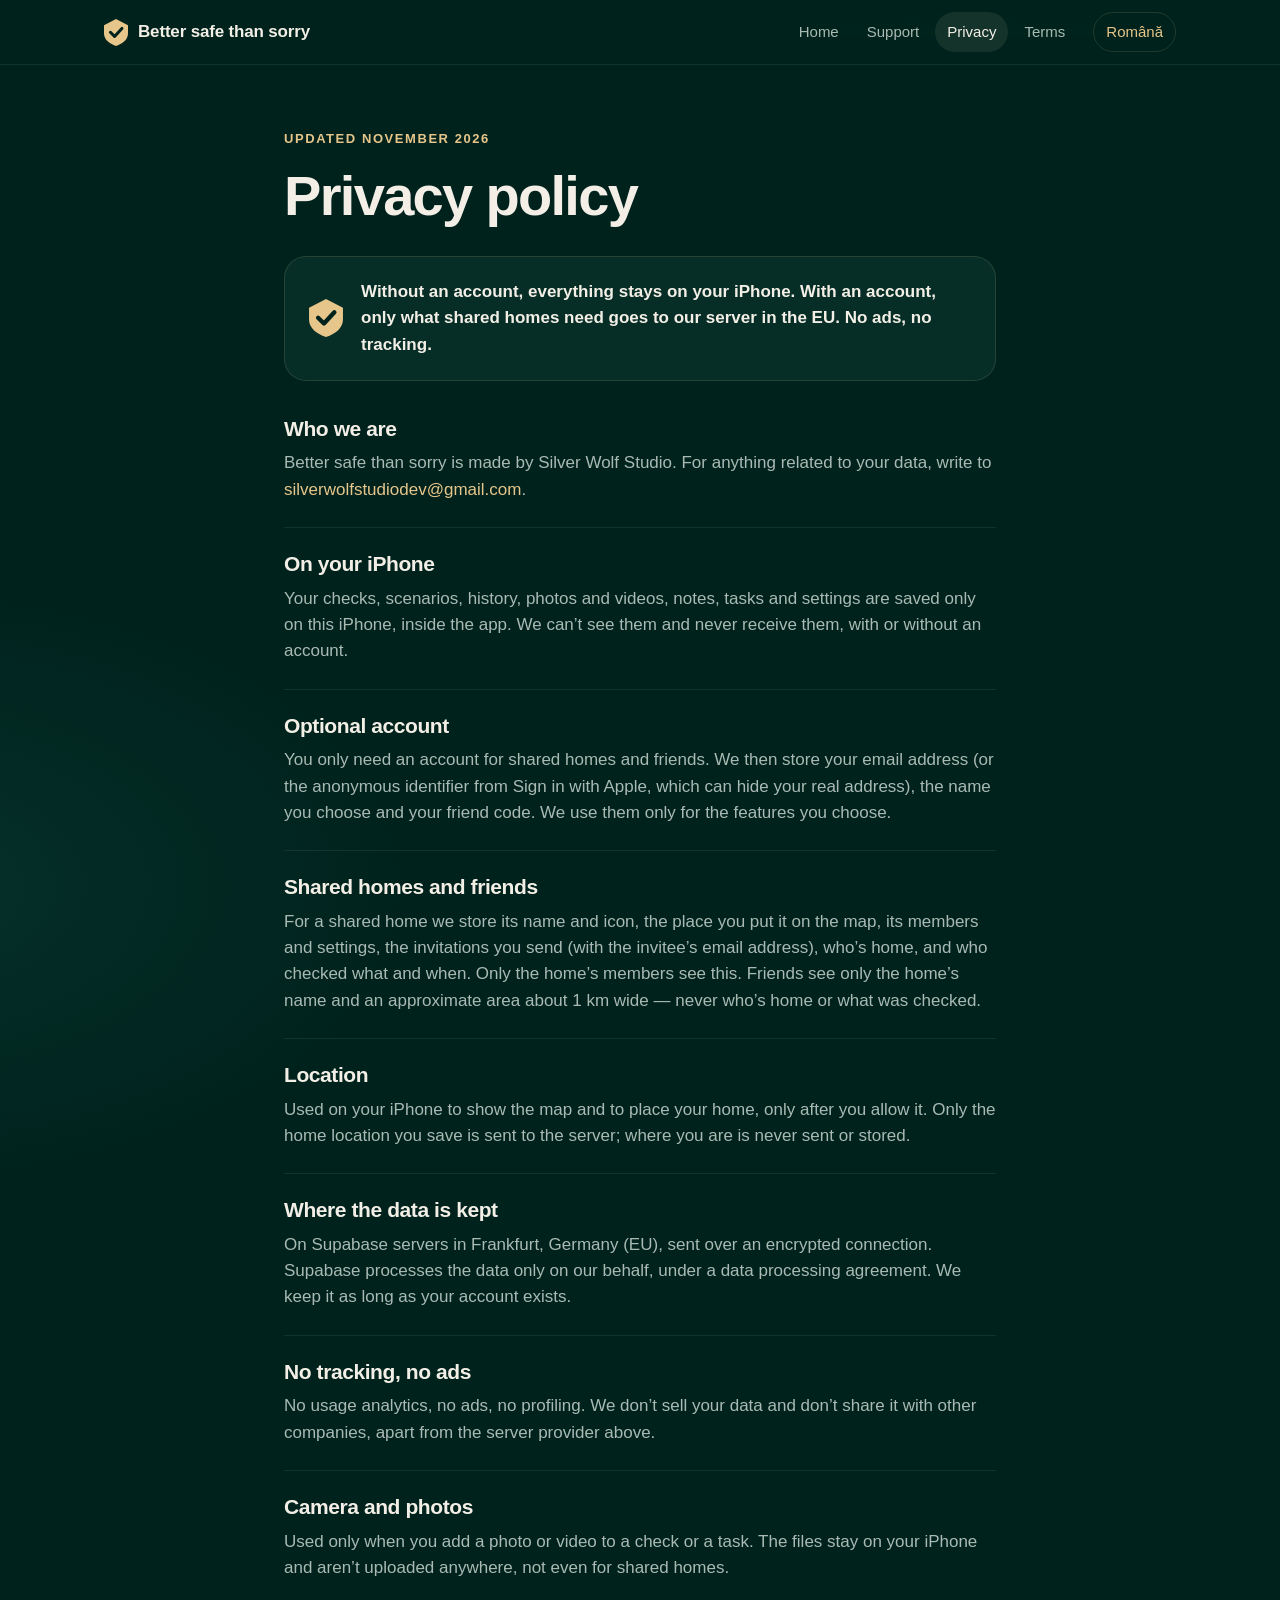
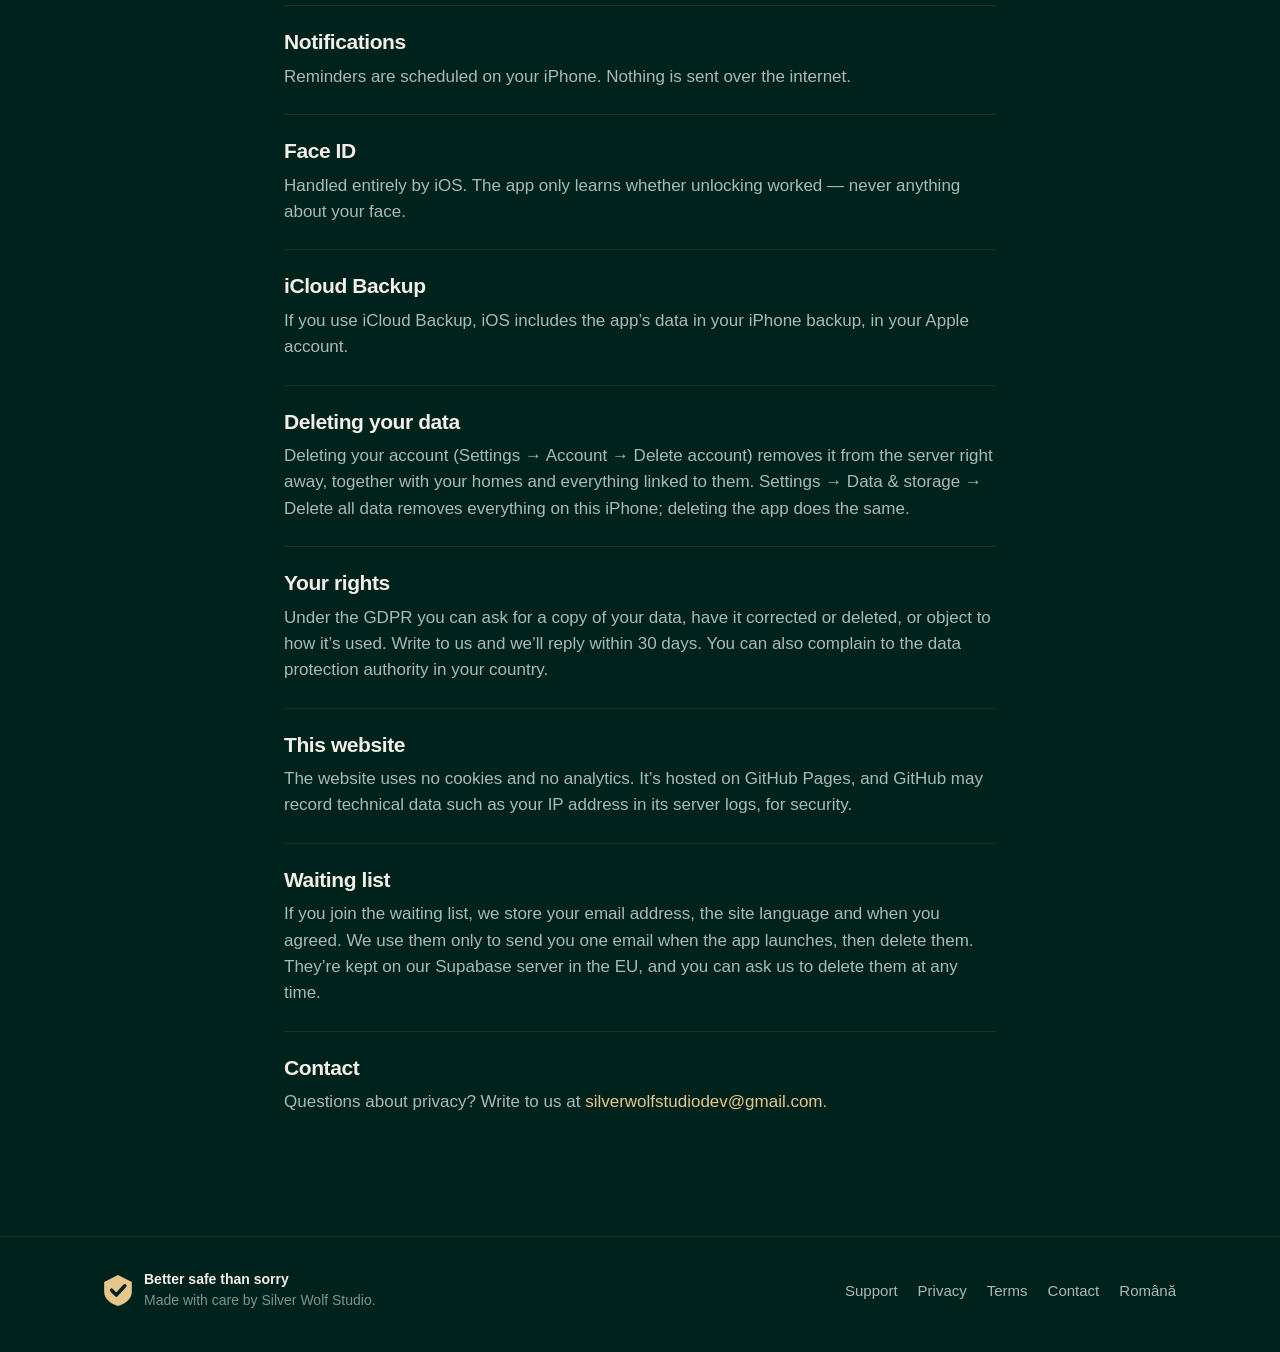
==== privacy/index.html @ e5f79625 "Publish site 2026-11-04" ====
<!doctype html>
<html lang="en">
<head>
  <meta charset="utf-8">
  <meta name="viewport" content="width=device-width, initial-scale=1, viewport-fit=cover">
  <title>Privacy policy · Better safe than sorry</title>
  <meta name="description" content="How Better safe than sorry and this website handle your data.">
  <link rel="canonical" href="https://silverwolfstudio.github.io/privacy/">
  <link rel="alternate" hreflang="en" href="https://silverwolfstudio.github.io/privacy/">
  <link rel="alternate" hreflang="ro" href="https://silverwolfstudio.github.io/ro/privacy/">
  <link rel="alternate" hreflang="x-default" href="https://silverwolfstudio.github.io/privacy/">
  <meta property="og:type" content="website">
  <meta property="og:title" content="Privacy policy · Better safe than sorry">
  <meta property="og:description" content="How Better safe than sorry and this website handle your data.">
  <meta property="og:url" content="https://silverwolfstudio.github.io/privacy/">
  <meta property="og:image" content="https://silverwolfstudio.github.io/icon.png">
  <meta name="theme-color" content="#00221D">
  <link rel="icon" href="/favicon.svg" type="image/svg+xml">
  <link rel="apple-touch-icon" href="/icon.png">
  <link rel="stylesheet" href="/style.css">
</head>
<body class="page-privacy">
  <header class="topbar">
    <div class="wrap topbar-inner">
      <a class="brand" href="/"><svg class="shield" viewBox="212 176 600 672" aria-hidden="true"><path d="M512 176 812 330V540C812 686 686 796 512 848C338 796 212 686 212 540V330Z" fill="#E6C68A"/><path d="M372 506 476 610 660 410" fill="none" stroke="#00221D" stroke-width="76" stroke-linecap="round" stroke-linejoin="round"/></svg><span>Better safe than sorry</span></a>
      <nav class="nav" aria-label="Home"><a href="/">Home</a><a href="/support/">Support</a><a href="/privacy/" aria-current="page">Privacy</a><a href="/terms/">Terms</a></nav>
      <div class="langs"><a class="lang" href="/ro/privacy/" hreflang="ro" lang="ro">Română</a></div>
    </div>
  </header>
  <main>
    <section class="section page-head">
      <div class="wrap narrow">
        <p class="eyebrow">UPDATED NOVEMBER 2026</p>
        <h1>Privacy policy</h1>
        <div class="summary"><svg class="shield" viewBox="212 176 600 672" aria-hidden="true"><path d="M512 176 812 330V540C812 686 686 796 512 848C338 796 212 686 212 540V330Z" fill="#E6C68A"/><path d="M372 506 476 610 660 410" fill="none" stroke="#00221D" stroke-width="76" stroke-linecap="round" stroke-linejoin="round"/></svg><p>Without an account, everything stays on your iPhone. With an account, only what shared homes need goes to our server in the EU. No ads, no tracking.</p></div>
      </div>
    </section>
    <section class="section tight">
      <div class="wrap narrow doc">
        <section class="doc-section">
          <h2>Who we are</h2>
          <p>Better safe than sorry is made by Silver Wolf Studio. For anything related to your data, write to <a href="mailto:silverwolfstudiodev@gmail.com">silverwolfstudiodev@gmail.com</a>.</p>
        </section>
        <section class="doc-section">
          <h2>On your iPhone</h2>
          <p>Your checks, scenarios, history, photos and videos, notes, tasks and settings are saved only on this iPhone, inside the app. We can’t see them and never receive them, with or without an account.</p>
        </section>
        <section class="doc-section">
          <h2>Optional account</h2>
          <p>You only need an account for shared homes and friends. We then store your email address (or the anonymous identifier from Sign in with Apple, which can hide your real address), the name you choose and your friend code. We use them only for the features you choose.</p>
        </section>
        <section class="doc-section">
          <h2>Shared homes and friends</h2>
          <p>For a shared home we store its name and icon, the place you put it on the map, its members and settings, the invitations you send (with the invitee’s email address), who’s home, and who checked what and when. Only the home’s members see this. Friends see only the home’s name and an approximate area about 1 km wide — never who’s home or what was checked.</p>
        </section>
        <section class="doc-section">
          <h2>Location</h2>
          <p>Used on your iPhone to show the map and to place your home, only after you allow it. Only the home location you save is sent to the server; where you are is never sent or stored.</p>
        </section>
        <section class="doc-section">
          <h2>Where the data is kept</h2>
          <p>On Supabase servers in Frankfurt, Germany (EU), sent over an encrypted connection. Supabase processes the data only on our behalf, under a data processing agreement. We keep it as long as your account exists.</p>
        </section>
        <section class="doc-section">
          <h2>No tracking, no ads</h2>
          <p>No usage analytics, no ads, no profiling. We don’t sell your data and don’t share it with other companies, apart from the server provider above.</p>
        </section>
        <section class="doc-section">
          <h2>Camera and photos</h2>
          <p>Used only when you add a photo or video to a check or a task. The files stay on your iPhone and aren’t uploaded anywhere, not even for shared homes.</p>
        </section>
        <section class="doc-section">
          <h2>Notifications</h2>
          <p>Reminders are scheduled on your iPhone. Nothing is sent over the internet.</p>
        </section>
        <section class="doc-section">
          <h2>Face ID</h2>
          <p>Handled entirely by iOS. The app only learns whether unlocking worked — never anything about your face.</p>
        </section>
        <section class="doc-section">
          <h2>iCloud Backup</h2>
          <p>If you use iCloud Backup, iOS includes the app’s data in your iPhone backup, in your Apple account.</p>
        </section>
        <section class="doc-section">
          <h2>Deleting your data</h2>
          <p>Deleting your account (Settings → Account → Delete account) removes it from the server right away, together with your homes and everything linked to them. Settings → Data &amp; storage → Delete all data removes everything on this iPhone; deleting the app does the same.</p>
        </section>
        <section class="doc-section">
          <h2>Your rights</h2>
          <p>Under the GDPR you can ask for a copy of your data, have it corrected or deleted, or object to how it’s used. Write to us and we’ll reply within 30 days. You can also complain to the data protection authority in your country.</p>
        </section>
        <section class="doc-section">
          <h2>This website</h2>
          <p>The website uses no cookies and no analytics. It’s hosted on GitHub Pages, and GitHub may record technical data such as your IP address in its server logs, for security.</p>
        </section>
        <section class="doc-section">
          <h2>Waiting list</h2>
          <p>If you join the waiting list, we store your email address, the site language and when you agreed. We use them only to send you one email when the app launches, then delete them. They’re kept on our Supabase server in the EU, and you can ask us to delete them at any time.</p>
        </section>
        <section class="doc-section">
          <h2>Contact</h2>
          <p>Questions about privacy? Write to us at <a href="mailto:silverwolfstudiodev@gmail.com">silverwolfstudiodev@gmail.com</a>.</p>
        </section>
      </div>
    </section>
  </main>
  <footer class="footer">
    <div class="wrap footer-inner">
      <div class="footer-brand"><svg class="shield" viewBox="212 176 600 672" aria-hidden="true"><path d="M512 176 812 330V540C812 686 686 796 512 848C338 796 212 686 212 540V330Z" fill="#E6C68A"/><path d="M372 506 476 610 660 410" fill="none" stroke="#00221D" stroke-width="76" stroke-linecap="round" stroke-linejoin="round"/></svg><div><strong>Better safe than sorry</strong><span>Made with care by Silver Wolf Studio.</span></div></div>
      <nav class="footer-links"><a href="/support/">Support</a><a href="/privacy/">Privacy</a><a href="/terms/">Terms</a><a href="mailto:silverwolfstudiodev@gmail.com">Contact</a><a class="lang" href="/ro/privacy/" hreflang="ro" lang="ro">Română</a></nav>
    </div>
  </footer>
</body>
</html>
---- style.css ----
/* Better safe than sorry — site. Culorile logo-ului: verde #00221D și auriu #E6C68A. */
:root {
  --bg: #00221d;
  --bg-deep: #001914;
  --surface: #062e27;
  --surface-2: #0a3a32;
  --line: rgba(230, 198, 138, 0.14);
  --line-soft: rgba(243, 239, 230, 0.08);
  --gold: #e6c68a;
  --gold-strong: #f0d6a3;
  --on-gold: #00221d;
  --text: #f3efe6;
  --muted: #a9bab3;
  --faint: #7f948c;
  --danger: #ff9b8a;
  --radius: 22px;
  --shadow: 0 30px 80px rgba(0, 0, 0, 0.35);
  --font: -apple-system, BlinkMacSystemFont, "SF Pro Text", "Segoe UI", Roboto, "Helvetica Neue", Arial, sans-serif;
  --font-display: -apple-system, BlinkMacSystemFont, "SF Pro Display", "Segoe UI", Roboto, "Helvetica Neue", Arial, sans-serif;
  color-scheme: dark;
}

*, *::before, *::after { box-sizing: border-box; }

html { -webkit-text-size-adjust: 100%; scroll-behavior: smooth; }
@media (prefers-reduced-motion: reduce) { html { scroll-behavior: auto; } }

body {
  margin: 0;
  background:
    radial-gradient(1200px 600px at 75% -10%, rgba(230, 198, 138, 0.12), transparent 60%),
    radial-gradient(900px 500px at -10% 30%, rgba(31, 120, 100, 0.18), transparent 60%),
    var(--bg);
  background-repeat: no-repeat;
  color: var(--text);
  font: 17px/1.55 var(--font);
  -webkit-font-smoothing: antialiased;
  min-height: 100vh;
  display: flex;
  flex-direction: column;
}
main { flex: 1; }

a { color: var(--gold); text-decoration: none; }
a:hover { color: var(--gold-strong); }
a:focus-visible, button:focus-visible, input:focus-visible, summary:focus-visible {
  outline: 2px solid var(--gold);
  outline-offset: 3px;
  border-radius: 8px;
}

h1, h2, h3 { font-family: var(--font-display); margin: 0; letter-spacing: -0.02em; line-height: 1.12; }
p { margin: 0; }

.wrap { width: 100%; max-width: 1120px; margin: 0 auto; padding: 0 24px; }
.wrap.narrow { max-width: 760px; }
.sr-only { position: absolute; width: 1px; height: 1px; overflow: hidden; clip: rect(0 0 0 0); white-space: nowrap; }

/* ---------- Bara de sus ---------- */

.topbar {
  position: sticky;
  top: 0;
  z-index: 10;
  background: rgba(0, 34, 29, 0.72);
  -webkit-backdrop-filter: saturate(160%) blur(18px);
  backdrop-filter: saturate(160%) blur(18px);
  border-bottom: 1px solid var(--line-soft);
}
.topbar-inner { display: flex; align-items: center; gap: 16px; min-height: 64px; }
.topbar-inner .nav { margin-left: auto; }
.brand { display: flex; align-items: center; gap: 10px; color: var(--text); font-weight: 650; letter-spacing: -0.01em; white-space: nowrap; }
.brand:hover { color: var(--text); }
.brand .shield { width: 24px; height: 27px; flex: none; }
.nav { display: flex; align-items: center; gap: 4px; overflow-x: auto; scrollbar-width: none; }
.nav::-webkit-scrollbar { display: none; }
.nav a { color: var(--muted); font-size: 15px; padding: 8px 12px; border-radius: 999px; white-space: nowrap; }
.nav a:hover { color: var(--text); background: var(--line-soft); }
.nav a[aria-current="page"] { color: var(--text); background: var(--line-soft); }
.langs a { display: inline-block; color: var(--gold); font-size: 15px; padding: 7px 12px; border-radius: 999px; border: 1px solid var(--line); white-space: nowrap; }
.langs a:hover { color: var(--gold-strong); border-color: rgba(230, 198, 138, 0.4); }

/* ---------- Butoane ---------- */

.button {
  display: inline-flex;
  align-items: center;
  justify-content: center;
  gap: 8px;
  min-height: 50px;
  padding: 0 24px;
  border-radius: 999px;
  border: 1px solid transparent;
  font: 600 16px/1 var(--font);
  letter-spacing: -0.01em;
  cursor: pointer;
  transition: transform 0.15s ease, background-color 0.2s ease, color 0.2s ease, border-color 0.2s ease;
  white-space: nowrap;
}
.button:active { transform: scale(0.98); }
.button .icon { width: 18px; height: 18px; }
.button.primary { background: var(--gold); color: var(--on-gold); }
.button.primary:hover { background: var(--gold-strong); color: var(--on-gold); }
.button.ghost { color: var(--text); border-color: var(--line); background: rgba(243, 239, 230, 0.04); }
.button.ghost:hover { border-color: rgba(230, 198, 138, 0.4); color: var(--text); }
.button[disabled] { opacity: 0.6; cursor: default; }
.text-link { font-weight: 600; }

/* ---------- Pagina principală ---------- */

.hero { padding: 72px 0 40px; }
.hero-inner { display: grid; grid-template-columns: 1.1fr 0.9fr; align-items: center; gap: 56px; }
.eyebrow { color: var(--gold); font-size: 13px; font-weight: 650; letter-spacing: 0.12em; text-transform: uppercase; margin-bottom: 16px; }
.hero h1 { font-size: clamp(44px, 7vw, 76px); font-weight: 750; letter-spacing: -0.035em; line-height: 1.02; }
.lead { color: var(--muted); font-size: clamp(17px, 2vw, 20px); line-height: 1.55; margin-top: 22px; max-width: 34em; }
.actions { display: flex; flex-wrap: wrap; gap: 12px; margin-top: 34px; }

/* Macheta telefonului, desenată din piesele aplicației. */
.phone {
  justify-self: center;
  width: 300px;
  aspect-ratio: 300 / 620;
  border-radius: 52px;
  padding: 12px;
  background: linear-gradient(160deg, #1d3a34, #0b1f1b);
  box-shadow: var(--shadow), inset 0 0 0 1.5px rgba(255, 255, 255, 0.08);
}
.screen {
  height: 100%;
  border-radius: 41px;
  background: linear-gradient(180deg, #032a24, #00211c 60%);
  padding: 54px 18px 22px;
  position: relative;
  overflow: hidden;
  display: flex;
  flex-direction: column;
}
.island { position: absolute; top: 12px; left: 50%; width: 92px; height: 26px; margin-left: -46px; border-radius: 13px; background: #000; }
.screen-title { font: 700 26px/1.1 var(--font-display); letter-spacing: -0.02em; margin-bottom: 16px; }
.tiles { display: grid; grid-template-columns: 1fr 1fr; gap: 10px; }
.tile {
  height: 104px;
  border-radius: 20px;
  padding: 12px;
  background: linear-gradient(160deg, rgba(255, 255, 255, 0.09), rgba(255, 255, 255, 0.04));
  border: 1px solid rgba(255, 255, 255, 0.07);
  display: flex;
  flex-direction: column;
  justify-content: space-between;
}
.tile.done { border-color: rgba(230, 198, 138, 0.55); background: linear-gradient(160deg, rgba(230, 198, 138, 0.16), rgba(230, 198, 138, 0.05)); }
.tile-top { display: flex; justify-content: space-between; align-items: flex-start; }
.tile-icon { width: 22px; height: 22px; color: var(--muted); }
.tile.done .tile-icon { color: var(--gold); }
.tile-check { width: 22px; height: 22px; border-radius: 11px; border: 1.5px solid rgba(243, 239, 230, 0.35); display: grid; place-items: center; }
.tile.done .tile-check { background: var(--gold); border-color: var(--gold); }
.tick { width: 14px; height: 14px; color: var(--on-gold); stroke-width: 2.6; }
.tile-label { font-size: 13px; font-weight: 600; line-height: 1.2; }
.hold { margin-top: auto; display: flex; flex-direction: column; align-items: center; gap: 10px; color: var(--muted); font-size: 13px; font-weight: 600; }
.ring { position: relative; width: 74px; height: 74px; display: grid; place-items: center; }
.ring-svg { position: absolute; inset: 0; width: 100%; height: 100%; transform: rotate(-90deg); }
.ring circle { fill: none; stroke-width: 5; }
.ring-track { stroke: rgba(243, 239, 230, 0.12); }
.ring-fill { stroke: var(--gold); stroke-linecap: round; stroke-dasharray: 176; stroke-dashoffset: 88; animation: hold 3.2s ease-in-out infinite; }
.ring-icon { width: 26px; height: 26px; color: var(--gold); }
@keyframes hold {
  0%, 15% { stroke-dashoffset: 176; }
  65%, 85% { stroke-dashoffset: 0; }
  100% { stroke-dashoffset: 176; }
}
@media (prefers-reduced-motion: reduce) { .ring-fill { animation: none; } }

.section { padding: 56px 0; }
.section.tight { padding-top: 0; }
.section-title { font-size: clamp(30px, 4.2vw, 44px); font-weight: 720; max-width: 18em; margin-bottom: 32px; }
.section-title.small { font-size: 24px; margin-bottom: 18px; }

.features { display: grid; grid-template-columns: repeat(3, 1fr); gap: 16px; }
.feature {
  background: linear-gradient(180deg, var(--surface), rgba(6, 46, 39, 0.6));
  border: 1px solid var(--line-soft);
  border-radius: var(--radius);
  padding: 26px;
}
.feature-icon { width: 46px; height: 46px; border-radius: 14px; background: rgba(230, 198, 138, 0.12); color: var(--gold); display: grid; place-items: center; margin-bottom: 18px; }
.feature-icon .icon { width: 24px; height: 24px; }
.feature h3 { font-size: 19px; font-weight: 650; margin-bottom: 8px; }
.feature p { color: var(--muted); font-size: 16px; }

.band {
  display: flex;
  align-items: center;
  gap: 32px;
  padding: 40px;
  border-radius: 28px;
  border: 1px solid var(--line);
  background: linear-gradient(120deg, rgba(230, 198, 138, 0.1), rgba(230, 198, 138, 0.02));
}
.band .shield { width: 76px; height: 85px; flex: none; }
.band h2 { font-size: 30px; font-weight: 720; margin-bottom: 10px; }
.band p { color: var(--muted); margin-bottom: 14px; max-width: 40em; }

.card { background: var(--surface); border: 1px solid var(--line-soft); border-radius: 28px; padding: 36px; }
.waitlist { text-align: center; }
.waitlist h2 { font-size: clamp(30px, 4vw, 40px); font-weight: 720; }
.waitlist > p { color: var(--muted); margin: 12px auto 26px; max-width: 30em; }
.field-row { display: flex; gap: 10px; }
.field-row input {
  flex: 1;
  min-width: 0;
  height: 52px;
  padding: 0 20px;
  border-radius: 999px;
  border: 1px solid var(--line);
  background: var(--bg-deep);
  color: var(--text);
  font: 17px var(--font);
}
.field-row input::placeholder { color: var(--faint); }
.field-row input:focus { outline: none; border-color: var(--gold); }
.field-row input[aria-invalid="true"] { border-color: var(--danger); }
.consent { display: flex; gap: 10px; align-items: flex-start; text-align: left; margin-top: 16px; color: var(--muted); font-size: 14px; line-height: 1.5; cursor: pointer; }
.consent input { width: 18px; height: 18px; margin: 2px 0 0; flex: none; accent-color: var(--gold); }
.form-status { min-height: 24px; margin-top: 14px; font-size: 15px; font-weight: 600; }
.form-status.ok { color: var(--gold); }
.form-status.error { color: var(--danger); }
.trap { position: absolute; left: -10000px; width: 1px; height: 1px; overflow: hidden; }

/* ---------- Paginile de text ---------- */

.page-head { padding-top: 64px; padding-bottom: 32px; }
.page-head h1 { font-size: clamp(38px, 6vw, 56px); font-weight: 750; letter-spacing: -0.03em; }
.page-head .lead { margin-top: 16px; }
.summary {
  display: flex;
  align-items: center;
  gap: 18px;
  margin-top: 28px;
  padding: 22px 24px;
  border-radius: var(--radius);
  background: var(--surface);
  border: 1px solid var(--line);
}
.summary .shield { width: 34px; height: 38px; flex: none; }
.summary p { font-weight: 550; }

.doc-section { padding: 24px 0; border-top: 1px solid var(--line-soft); }
.doc-section:first-child { border-top: 0; padding-top: 4px; }
.doc-section h2 { font-size: 21px; font-weight: 650; margin-bottom: 10px; }
.doc-section p { color: var(--muted); }
.num { color: var(--gold); margin-right: 4px; }

.faqs { display: grid; gap: 10px; margin-bottom: 36px; }
.faq { background: var(--surface); border: 1px solid var(--line-soft); border-radius: 18px; }
.faq summary {
  list-style: none;
  cursor: pointer;
  padding: 18px 52px 18px 22px;
  font-weight: 600;
  position: relative;
}
.faq summary::-webkit-details-marker { display: none; }
.faq summary::after {
  content: "";
  position: absolute;
  right: 22px;
  top: 50%;
  width: 9px;
  height: 9px;
  border-right: 2px solid var(--gold);
  border-bottom: 2px solid var(--gold);
  transform: translateY(-70%) rotate(45deg);
  transition: transform 0.2s ease;
}
.faq[open] summary::after { transform: translateY(-30%) rotate(-135deg); }
.faq p { color: var(--muted); padding: 0 22px 20px; }
.contact { display: flex; align-items: center; justify-content: space-between; gap: 24px; }
.contact h2 { font-size: 24px; font-weight: 680; margin-bottom: 6px; }
.contact p { color: var(--muted); }

/* ---------- Subsol ---------- */

.footer { border-top: 1px solid var(--line-soft); padding: 32px 0 40px; margin-top: 40px; }
.footer-inner { display: flex; align-items: center; justify-content: space-between; gap: 24px; flex-wrap: wrap; }
.footer-brand { display: flex; align-items: center; gap: 12px; }
.footer-brand .shield { width: 28px; height: 31px; }
.footer-brand div { display: flex; flex-direction: column; font-size: 14px; }
.footer-brand span { color: var(--faint); }
.footer-links { display: flex; flex-wrap: wrap; gap: 6px 20px; font-size: 15px; }
.footer-links a { color: var(--muted); }
.footer-links a:hover { color: var(--text); }

/* ---------- Ecrane mici ---------- */

@media (max-width: 900px) {
  .hero { padding-top: 48px; }
  .hero-inner { grid-template-columns: 1fr; gap: 48px; }
  .features { grid-template-columns: 1fr 1fr; }
}

@media (max-width: 640px) {
  body { font-size: 16px; }
  .wrap { padding: 0 16px; }
  /* Sus: logo + limba; dedesubt: Suport · Confidențialitate · Termeni (logo-ul duce acasă). */
  .topbar-inner { flex-wrap: wrap; gap: 0 12px; min-height: 0; padding-top: 10px; padding-bottom: 6px; }
  .topbar-inner .langs { margin-left: auto; }
  .topbar-inner .nav { order: 3; width: 100%; margin: 6px 0 0 -10px; }
  .nav a { padding: 7px 10px; font-size: 14px; }
  .nav a:first-child { display: none; }
  .hero { padding: 36px 0 16px; }
  .actions .button { flex: 1 1 100%; }
  .phone { width: 260px; border-radius: 46px; }
  .screen { border-radius: 36px; padding: 48px 14px 18px; }
  .tile { height: 88px; }
  .features { grid-template-columns: 1fr; }
  .section { padding: 40px 0; }
  .band { flex-direction: column; align-items: flex-start; padding: 28px 24px; gap: 20px; }
  .band .shield { width: 54px; height: 60px; }
  .card { padding: 26px 20px; border-radius: 24px; }
  .field-row { flex-direction: column; }
  .field-row .button { width: 100%; }
  .contact { flex-direction: column; align-items: flex-start; }
  .contact .button { width: 100%; }
  .page-head { padding-top: 40px; }
}

/* Telefoanele cele mai înguste: numele și limba rămân pe același rând. */
@media (max-width: 360px) {
  .brand { gap: 8px; font-size: 15px; }
  .brand .shield { width: 20px; height: 23px; }
  .langs a { font-size: 14px; padding: 6px 10px; }
}
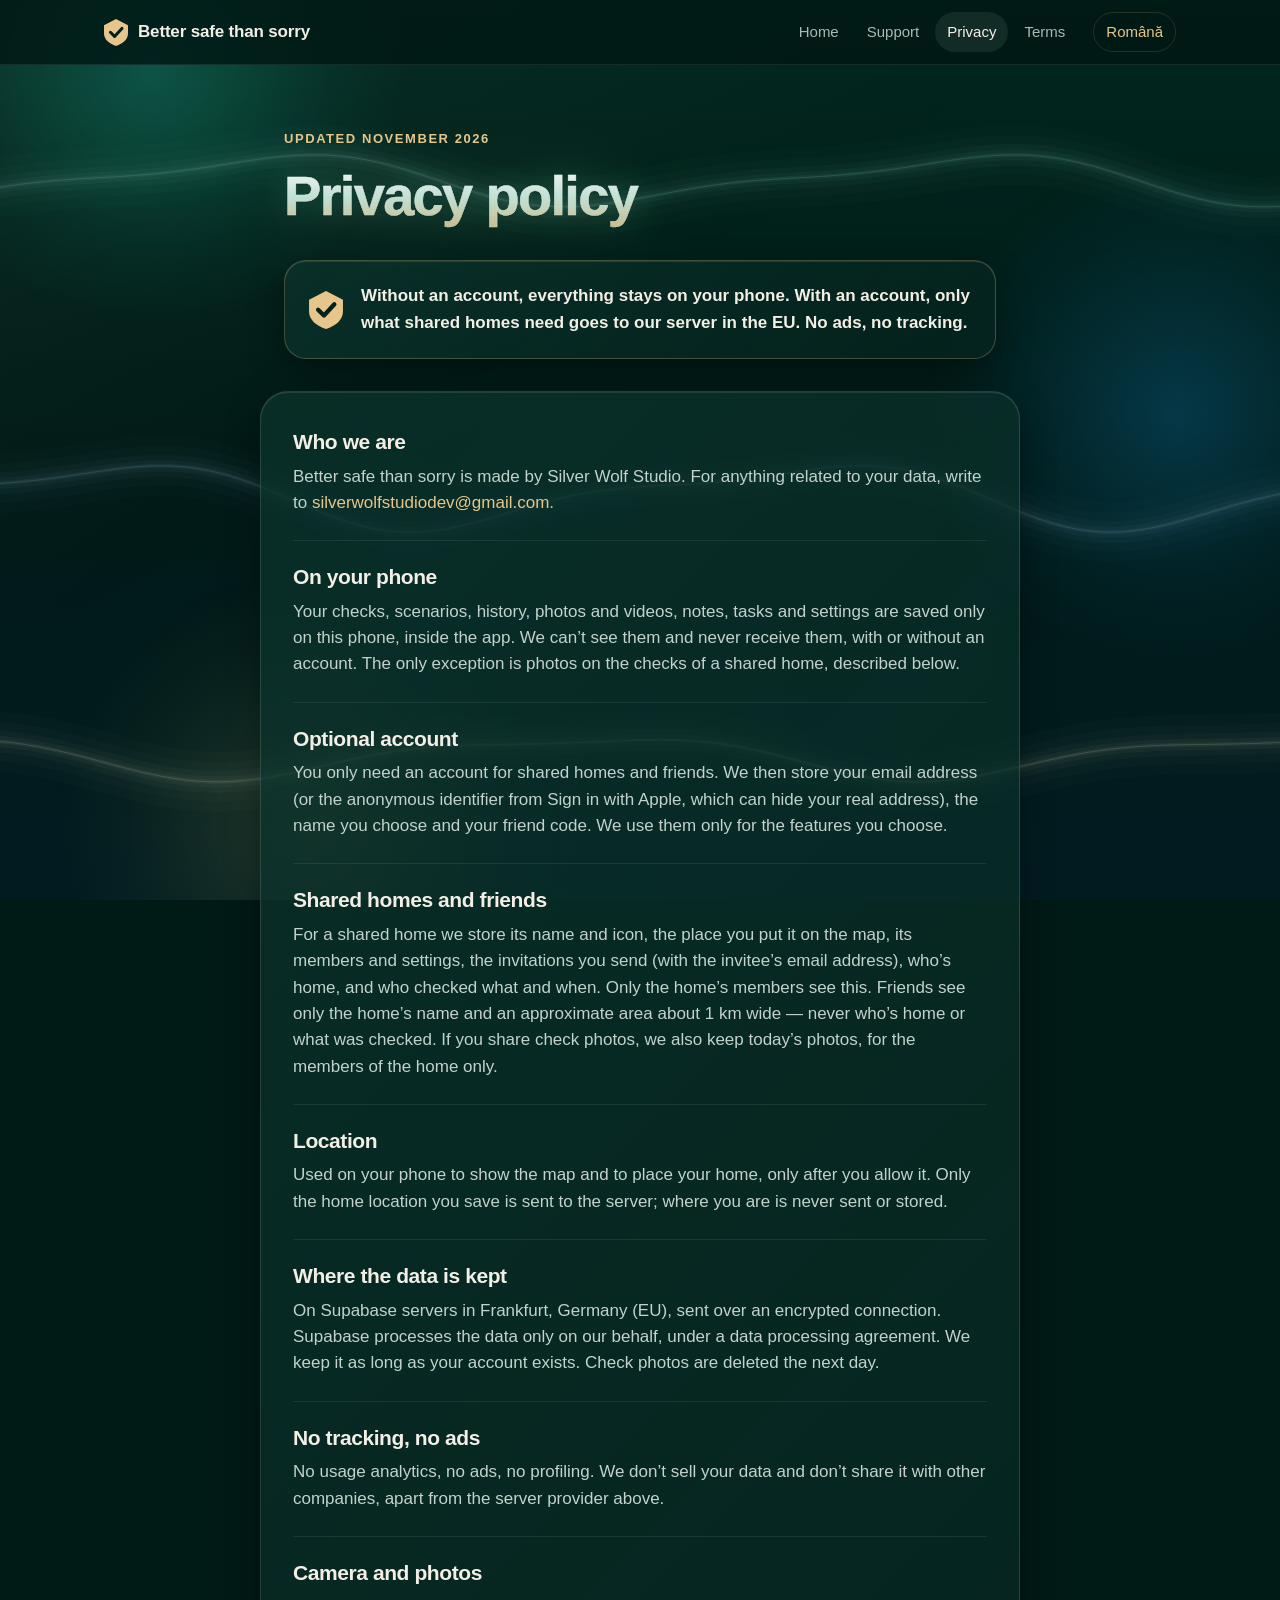
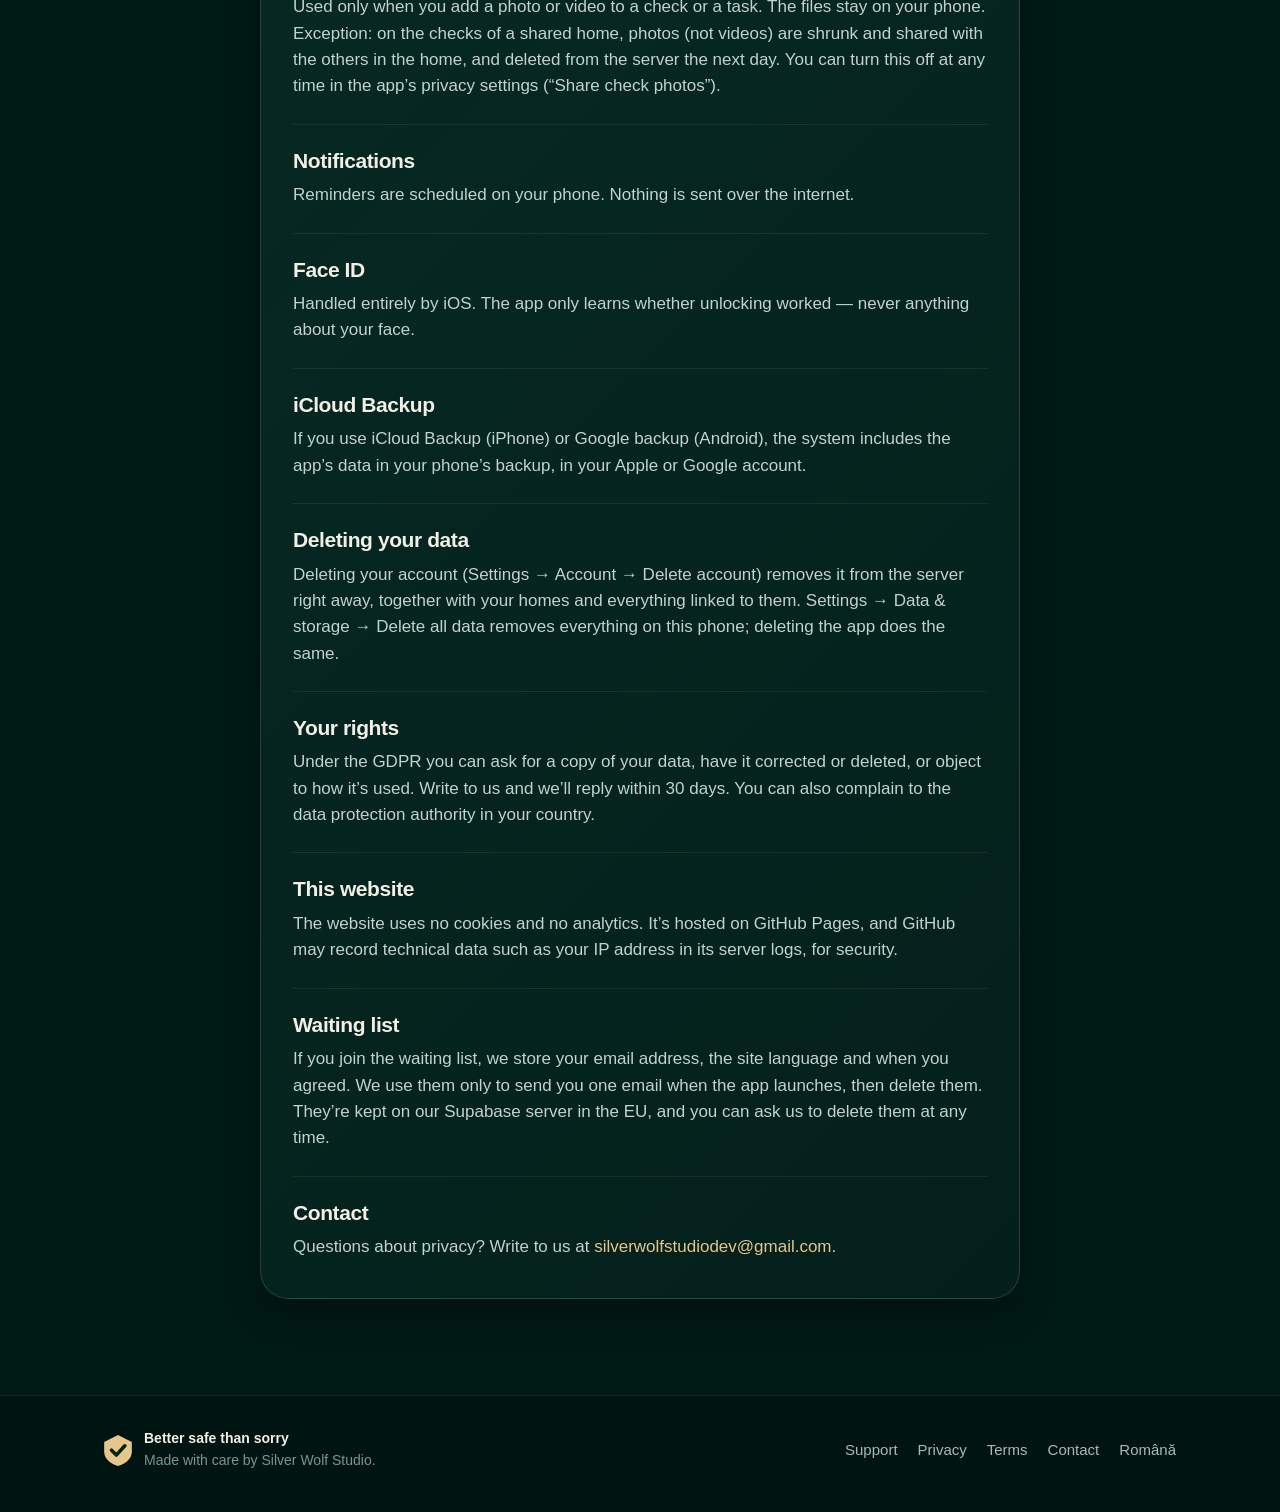
==== commit 5aa61221: "Publish site 2026-11-11" ====
--- a/privacy/index.html
+++ b/privacy/index.html
@@ -14,15 +14,18 @@
   <meta property="og:description" content="How Better safe than sorry and this website handle your data.">
   <meta property="og:url" content="https://silverwolfstudio.github.io/privacy/">
   <meta property="og:image" content="https://silverwolfstudio.github.io/icon.png">
-  <meta name="theme-color" content="#00221D">
+  <meta name="theme-color" content="#001A16">
   <link rel="icon" href="/favicon.svg" type="image/svg+xml">
   <link rel="apple-touch-icon" href="/icon.png">
-  <link rel="stylesheet" href="/style.css">
+  <link rel="stylesheet" href="/style.css?v=06a3bb905f">
+  
 </head>
 <body class="page-privacy">
+  <div class="aurora" aria-hidden="true"><div class="glow glow-1"><i></i></div><div class="glow glow-2"><i></i></div><div class="glow glow-3"><i></i></div><div class="ribbon ribbon-1"><svg width="3500" height="150" viewBox="0 0 7000 300" fill="none" stroke-linecap="round"><path d="M0 188.3L10 190.5L20 192.7L30 194.6L40 196.4L50 198.0L60 199.4L70 200.6L80 201.6L90 202.4L100 203.0L110 203.4L120 203.6L130 203.7L140 203.5L150 203.2L160 202.7L170 202.0L180 201.2L190 200.2L200 199.1L210 197.8L220 196.5L230 195.0L240 193.4L250 191.8L260 190.1L270 188.3L280 186.5L290 184.6L300 182.7L310 180.8L320 178.9L330 176.9L340 175.1L350 173.2L360 171.4L370 169.6L380 167.8L390 166.1L400 164.5L410 162.9L420 161.4L430 160.0L440 158.6L450 157.4L460 156.2L470 155.0L480 154.0L490 153.0L500 152.0L510 151.2L520 150.4L530 149.6L540 148.9L550 148.2L560 147.6L570 147.0L580 146.4L590 145.8L600 145.2L610 144.7L620 144.1L630 143.5L640 142.9L650 142.2L660 141.5L670 140.8L680 140.0L690 139.2L700 138.3L710 137.4L720 136.4L730 135.4L740 134.2L750 133.1L760 131.8L770 130.5L780 129.2L790 127.8L800 126.4L810 124.9L820 123.4L830 121.8L840 120.2L850 118.7L860 117.1L870 115.5L880 113.9L890 112.4L900 110.9L910 109.5L920 108.1L930 106.8L940 105.5L950 104.4L960 103.4L970 102.4L980 101.6L990 101.0L1000 100.4L1010 100.1L1020 99.9L1030 99.8L1040 99.9L1050 100.2L1060 100.7L1070 101.4L1080 102.2L1090 103.2L1100 104.5L1110 105.9L1120 107.5L1130 109.2L1140 111.2L1150 113.3L1160 115.6L1170 118.0L1180 120.6L1190 123.3L1200 126.1L1210 129.1L1220 132.1L1230 135.3L1240 138.5L1250 141.8L1260 145.1L1270 148.4L1280 151.8L1290 155.2L1300 158.6L1310 161.9L1320 165.2L1330 168.4L1340 171.6L1350 174.6L1360 177.6L1370 180.5L1380 183.2L1390 185.8L1400 188.3L1410 190.5L1420 192.7L1430 194.6L1440 196.4L1450 198.0L1460 199.4L1470 200.6L1480 201.6L1490 202.4L1500 203.0L1510 203.4L1520 203.6L1530 203.7L1540 203.5L1550 203.2L1560 202.7L1570 202.0L1580 201.2L1590 200.2L1600 199.1L1610 197.8L1620 196.5L1630 195.0L1640 193.4L1650 191.8L1660 190.1L1670 188.3L1680 186.5L1690 184.6L1700 182.7L1710 180.8L1720 178.9L1730 176.9L1740 175.1L1750 173.2L1760 171.4L1770 169.6L1780 167.8L1790 166.1L1800 164.5L1810 162.9L1820 161.4L1830 160.0L1840 158.6L1850 157.4L1860 156.2L1870 155.0L1880 154.0L1890 153.0L1900 152.0L1910 151.2L1920 150.4L1930 149.6L1940 148.9L1950 148.2L1960 147.6L1970 147.0L1980 146.4L1990 145.8L2000 145.2L2010 144.7L2020 144.1L2030 143.5L2040 142.9L2050 142.2L2060 141.5L2070 140.8L2080 140.0L2090 139.2L2100 138.3L2110 137.4L2120 136.4L2130 135.4L2140 134.2L2150 133.1L2160 131.8L2170 130.5L2180 129.2L2190 127.8L2200 126.4L2210 124.9L2220 123.4L2230 121.8L2240 120.2L2250 118.7L2260 117.1L2270 115.5L2280 113.9L2290 112.4L2300 110.9L2310 109.5L2320 108.1L2330 106.8L2340 105.5L2350 104.4L2360 103.4L2370 102.4L2380 101.6L2390 101.0L2400 100.4L2410 100.1L2420 99.9L2430 99.8L2440 99.9L2450 100.2L2460 100.7L2470 101.4L2480 102.2L2490 103.2L2500 104.5L2510 105.9L2520 107.5L2530 109.2L2540 111.2L2550 113.3L2560 115.6L2570 118.0L2580 120.6L2590 123.3L2600 126.1L2610 129.1L2620 132.1L2630 135.3L2640 138.5L2650 141.8L2660 145.1L2670 148.4L2680 151.8L2690 155.2L2700 158.6L2710 161.9L2720 165.2L2730 168.4L2740 171.6L2750 174.6L2760 177.6L2770 180.5L2780 183.2L2790 185.8L2800 188.3L2810 190.5L2820 192.7L2830 194.6L2840 196.4L2850 198.0L2860 199.4L2870 200.6L2880 201.6L2890 202.4L2900 203.0L2910 203.4L2920 203.6L2930 203.7L2940 203.5L2950 203.2L2960 202.7L2970 202.0L2980 201.2L2990 200.2L3000 199.1L3010 197.8L3020 196.5L3030 195.0L3040 193.4L3050 191.8L3060 190.1L3070 188.3L3080 186.5L3090 184.6L3100 182.7L3110 180.8L3120 178.9L3130 176.9L3140 175.1L3150 173.2L3160 171.4L3170 169.6L3180 167.8L3190 166.1L3200 164.5L3210 162.9L3220 161.4L3230 160.0L3240 158.6L3250 157.4L3260 156.2L3270 155.0L3280 154.0L3290 153.0L3300 152.0L3310 151.2L3320 150.4L3330 149.6L3340 148.9L3350 148.2L3360 147.6L3370 147.0L3380 146.4L3390 145.8L3400 145.2L3410 144.7L3420 144.1L3430 143.5L3440 142.9L3450 142.2L3460 141.5L3470 140.8L3480 140.0L3490 139.2L3500 138.3L3510 137.4L3520 136.4L3530 135.4L3540 134.2L3550 133.1L3560 131.8L3570 130.5L3580 129.2L3590 127.8L3600 126.4L3610 124.9L3620 123.4L3630 121.8L3640 120.2L3650 118.7L3660 117.1L3670 115.5L3680 113.9L3690 112.4L3700 110.9L3710 109.5L3720 108.1L3730 106.8L3740 105.5L3750 104.4L3760 103.4L3770 102.4L3780 101.6L3790 101.0L3800 100.4L3810 100.1L3820 99.9L3830 99.8L3840 99.9L3850 100.2L3860 100.7L3870 101.4L3880 102.2L3890 103.2L3900 104.5L3910 105.9L3920 107.5L3930 109.2L3940 111.2L3950 113.3L3960 115.6L3970 118.0L3980 120.6L3990 123.3L4000 126.1L4010 129.1L4020 132.1L4030 135.3L4040 138.5L4050 141.8L4060 145.1L4070 148.4L4080 151.8L4090 155.2L4100 158.6L4110 161.9L4120 165.2L4130 168.4L4140 171.6L4150 174.6L4160 177.6L4170 180.5L4180 183.2L4190 185.8L4200 188.3L4210 190.5L4220 192.7L4230 194.6L4240 196.4L4250 198.0L4260 199.4L4270 200.6L4280 201.6L4290 202.4L4300 203.0L4310 203.4L4320 203.6L4330 203.7L4340 203.5L4350 203.2L4360 202.7L4370 202.0L4380 201.2L4390 200.2L4400 199.1L4410 197.8L4420 196.5L4430 195.0L4440 193.4L4450 191.8L4460 190.1L4470 188.3L4480 186.5L4490 184.6L4500 182.7L4510 180.8L4520 178.9L4530 176.9L4540 175.1L4550 173.2L4560 171.4L4570 169.6L4580 167.8L4590 166.1L4600 164.5L4610 162.9L4620 161.4L4630 160.0L4640 158.6L4650 157.4L4660 156.2L4670 155.0L4680 154.0L4690 153.0L4700 152.0L4710 151.2L4720 150.4L4730 149.6L4740 148.9L4750 148.2L4760 147.6L4770 147.0L4780 146.4L4790 145.8L4800 145.2L4810 144.7L4820 144.1L4830 143.5L4840 142.9L4850 142.2L4860 141.5L4870 140.8L4880 140.0L4890 139.2L4900 138.3L4910 137.4L4920 136.4L4930 135.4L4940 134.2L4950 133.1L4960 131.8L4970 130.5L4980 129.2L4990 127.8L5000 126.4L5010 124.9L5020 123.4L5030 121.8L5040 120.2L5050 118.7L5060 117.1L5070 115.5L5080 113.9L5090 112.4L5100 110.9L5110 109.5L5120 108.1L5130 106.8L5140 105.5L5150 104.4L5160 103.4L5170 102.4L5180 101.6L5190 101.0L5200 100.4L5210 100.1L5220 99.9L5230 99.8L5240 99.9L5250 100.2L5260 100.7L5270 101.4L5280 102.2L5290 103.2L5300 104.5L5310 105.9L5320 107.5L5330 109.2L5340 111.2L5350 113.3L5360 115.6L5370 118.0L5380 120.6L5390 123.3L5400 126.1L5410 129.1L5420 132.1L5430 135.3L5440 138.5L5450 141.8L5460 145.1L5470 148.4L5480 151.8L5490 155.2L5500 158.6L5510 161.9L5520 165.2L5530 168.4L5540 171.6L5550 174.6L5560 177.6L5570 180.5L5580 183.2L5590 185.8L5600 188.3L5610 190.5L5620 192.7L5630 194.6L5640 196.4L5650 198.0L5660 199.4L5670 200.6L5680 201.6L5690 202.4L5700 203.0L5710 203.4L5720 203.6L5730 203.7L5740 203.5L5750 203.2L5760 202.7L5770 202.0L5780 201.2L5790 200.2L5800 199.1L5810 197.8L5820 196.5L5830 195.0L5840 193.4L5850 191.8L5860 190.1L5870 188.3L5880 186.5L5890 184.6L5900 182.7L5910 180.8L5920 178.9L5930 176.9L5940 175.1L5950 173.2L5960 171.4L5970 169.6L5980 167.8L5990 166.1L6000 164.5L6010 162.9L6020 161.4L6030 160.0L6040 158.6L6050 157.4L6060 156.2L6070 155.0L6080 154.0L6090 153.0L6100 152.0L6110 151.2L6120 150.4L6130 149.6L6140 148.9L6150 148.2L6160 147.6L6170 147.0L6180 146.4L6190 145.8L6200 145.2L6210 144.7L6220 144.1L6230 143.5L6240 142.9L6250 142.2L6260 141.5L6270 140.8L6280 140.0L6290 139.2L6300 138.3L6310 137.4L6320 136.4L6330 135.4L6340 134.2L6350 133.1L6360 131.8L6370 130.5L6380 129.2L6390 127.8L6400 126.4L6410 124.9L6420 123.4L6430 121.8L6440 120.2L6450 118.7L6460 117.1L6470 115.5L6480 113.9L6490 112.4L6500 110.9L6510 109.5L6520 108.1L6530 106.8L6540 105.5L6550 104.4L6560 103.4L6570 102.4L6580 101.6L6590 101.0L6600 100.4L6610 100.1L6620 99.9L6630 99.8L6640 99.9L6650 100.2L6660 100.7L6670 101.4L6680 102.2L6690 103.2L6700 104.5L6710 105.9L6720 107.5L6730 109.2L6740 111.2L6750 113.3L6760 115.6L6770 118.0L6780 120.6L6790 123.3L6800 126.1L6810 129.1L6820 132.1L6830 135.3L6840 138.5L6850 141.8L6860 145.1L6870 148.4L6880 151.8L6890 155.2L6900 158.6L6910 161.9L6920 165.2L6930 168.4L6940 171.6L6950 174.6L6960 177.6L6970 180.5L6980 183.2L6990 185.8L7000 188.3" stroke="#79b6a9" stroke-opacity="0.018" stroke-width="120"/><path d="M0 188.3L10 190.5L20 192.7L30 194.6L40 196.4L50 198.0L60 199.4L70 200.6L80 201.6L90 202.4L100 203.0L110 203.4L120 203.6L130 203.7L140 203.5L150 203.2L160 202.7L170 202.0L180 201.2L190 200.2L200 199.1L210 197.8L220 196.5L230 195.0L240 193.4L250 191.8L260 190.1L270 188.3L280 186.5L290 184.6L300 182.7L310 180.8L320 178.9L330 176.9L340 175.1L350 173.2L360 171.4L370 169.6L380 167.8L390 166.1L400 164.5L410 162.9L420 161.4L430 160.0L440 158.6L450 157.4L460 156.2L470 155.0L480 154.0L490 153.0L500 152.0L510 151.2L520 150.4L530 149.6L540 148.9L550 148.2L560 147.6L570 147.0L580 146.4L590 145.8L600 145.2L610 144.7L620 144.1L630 143.5L640 142.9L650 142.2L660 141.5L670 140.8L680 140.0L690 139.2L700 138.3L710 137.4L720 136.4L730 135.4L740 134.2L750 133.1L760 131.8L770 130.5L780 129.2L790 127.8L800 126.4L810 124.9L820 123.4L830 121.8L840 120.2L850 118.7L860 117.1L870 115.5L880 113.9L890 112.4L900 110.9L910 109.5L920 108.1L930 106.8L940 105.5L950 104.4L960 103.4L970 102.4L980 101.6L990 101.0L1000 100.4L1010 100.1L1020 99.9L1030 99.8L1040 99.9L1050 100.2L1060 100.7L1070 101.4L1080 102.2L1090 103.2L1100 104.5L1110 105.9L1120 107.5L1130 109.2L1140 111.2L1150 113.3L1160 115.6L1170 118.0L1180 120.6L1190 123.3L1200 126.1L1210 129.1L1220 132.1L1230 135.3L1240 138.5L1250 141.8L1260 145.1L1270 148.4L1280 151.8L1290 155.2L1300 158.6L1310 161.9L1320 165.2L1330 168.4L1340 171.6L1350 174.6L1360 177.6L1370 180.5L1380 183.2L1390 185.8L1400 188.3L1410 190.5L1420 192.7L1430 194.6L1440 196.4L1450 198.0L1460 199.4L1470 200.6L1480 201.6L1490 202.4L1500 203.0L1510 203.4L1520 203.6L1530 203.7L1540 203.5L1550 203.2L1560 202.7L1570 202.0L1580 201.2L1590 200.2L1600 199.1L1610 197.8L1620 196.5L1630 195.0L1640 193.4L1650 191.8L1660 190.1L1670 188.3L1680 186.5L1690 184.6L1700 182.7L1710 180.8L1720 178.9L1730 176.9L1740 175.1L1750 173.2L1760 171.4L1770 169.6L1780 167.8L1790 166.1L1800 164.5L1810 162.9L1820 161.4L1830 160.0L1840 158.6L1850 157.4L1860 156.2L1870 155.0L1880 154.0L1890 153.0L1900 152.0L1910 151.2L1920 150.4L1930 149.6L1940 148.9L1950 148.2L1960 147.6L1970 147.0L1980 146.4L1990 145.8L2000 145.2L2010 144.7L2020 144.1L2030 143.5L2040 142.9L2050 142.2L2060 141.5L2070 140.8L2080 140.0L2090 139.2L2100 138.3L2110 137.4L2120 136.4L2130 135.4L2140 134.2L2150 133.1L2160 131.8L2170 130.5L2180 129.2L2190 127.8L2200 126.4L2210 124.9L2220 123.4L2230 121.8L2240 120.2L2250 118.7L2260 117.1L2270 115.5L2280 113.9L2290 112.4L2300 110.9L2310 109.5L2320 108.1L2330 106.8L2340 105.5L2350 104.4L2360 103.4L2370 102.4L2380 101.6L2390 101.0L2400 100.4L2410 100.1L2420 99.9L2430 99.8L2440 99.9L2450 100.2L2460 100.7L2470 101.4L2480 102.2L2490 103.2L2500 104.5L2510 105.9L2520 107.5L2530 109.2L2540 111.2L2550 113.3L2560 115.6L2570 118.0L2580 120.6L2590 123.3L2600 126.1L2610 129.1L2620 132.1L2630 135.3L2640 138.5L2650 141.8L2660 145.1L2670 148.4L2680 151.8L2690 155.2L2700 158.6L2710 161.9L2720 165.2L2730 168.4L2740 171.6L2750 174.6L2760 177.6L2770 180.5L2780 183.2L2790 185.8L2800 188.3L2810 190.5L2820 192.7L2830 194.6L2840 196.4L2850 198.0L2860 199.4L2870 200.6L2880 201.6L2890 202.4L2900 203.0L2910 203.4L2920 203.6L2930 203.7L2940 203.5L2950 203.2L2960 202.7L2970 202.0L2980 201.2L2990 200.2L3000 199.1L3010 197.8L3020 196.5L3030 195.0L3040 193.4L3050 191.8L3060 190.1L3070 188.3L3080 186.5L3090 184.6L3100 182.7L3110 180.8L3120 178.9L3130 176.9L3140 175.1L3150 173.2L3160 171.4L3170 169.6L3180 167.8L3190 166.1L3200 164.5L3210 162.9L3220 161.4L3230 160.0L3240 158.6L3250 157.4L3260 156.2L3270 155.0L3280 154.0L3290 153.0L3300 152.0L3310 151.2L3320 150.4L3330 149.6L3340 148.9L3350 148.2L3360 147.6L3370 147.0L3380 146.4L3390 145.8L3400 145.2L3410 144.7L3420 144.1L3430 143.5L3440 142.9L3450 142.2L3460 141.5L3470 140.8L3480 140.0L3490 139.2L3500 138.3L3510 137.4L3520 136.4L3530 135.4L3540 134.2L3550 133.1L3560 131.8L3570 130.5L3580 129.2L3590 127.8L3600 126.4L3610 124.9L3620 123.4L3630 121.8L3640 120.2L3650 118.7L3660 117.1L3670 115.5L3680 113.9L3690 112.4L3700 110.9L3710 109.5L3720 108.1L3730 106.8L3740 105.5L3750 104.4L3760 103.4L3770 102.4L3780 101.6L3790 101.0L3800 100.4L3810 100.1L3820 99.9L3830 99.8L3840 99.9L3850 100.2L3860 100.7L3870 101.4L3880 102.2L3890 103.2L3900 104.5L3910 105.9L3920 107.5L3930 109.2L3940 111.2L3950 113.3L3960 115.6L3970 118.0L3980 120.6L3990 123.3L4000 126.1L4010 129.1L4020 132.1L4030 135.3L4040 138.5L4050 141.8L4060 145.1L4070 148.4L4080 151.8L4090 155.2L4100 158.6L4110 161.9L4120 165.2L4130 168.4L4140 171.6L4150 174.6L4160 177.6L4170 180.5L4180 183.2L4190 185.8L4200 188.3L4210 190.5L4220 192.7L4230 194.6L4240 196.4L4250 198.0L4260 199.4L4270 200.6L4280 201.6L4290 202.4L4300 203.0L4310 203.4L4320 203.6L4330 203.7L4340 203.5L4350 203.2L4360 202.7L4370 202.0L4380 201.2L4390 200.2L4400 199.1L4410 197.8L4420 196.5L4430 195.0L4440 193.4L4450 191.8L4460 190.1L4470 188.3L4480 186.5L4490 184.6L4500 182.7L4510 180.8L4520 178.9L4530 176.9L4540 175.1L4550 173.2L4560 171.4L4570 169.6L4580 167.8L4590 166.1L4600 164.5L4610 162.9L4620 161.4L4630 160.0L4640 158.6L4650 157.4L4660 156.2L4670 155.0L4680 154.0L4690 153.0L4700 152.0L4710 151.2L4720 150.4L4730 149.6L4740 148.9L4750 148.2L4760 147.6L4770 147.0L4780 146.4L4790 145.8L4800 145.2L4810 144.7L4820 144.1L4830 143.5L4840 142.9L4850 142.2L4860 141.5L4870 140.8L4880 140.0L4890 139.2L4900 138.3L4910 137.4L4920 136.4L4930 135.4L4940 134.2L4950 133.1L4960 131.8L4970 130.5L4980 129.2L4990 127.8L5000 126.4L5010 124.9L5020 123.4L5030 121.8L5040 120.2L5050 118.7L5060 117.1L5070 115.5L5080 113.9L5090 112.4L5100 110.9L5110 109.5L5120 108.1L5130 106.8L5140 105.5L5150 104.4L5160 103.4L5170 102.4L5180 101.6L5190 101.0L5200 100.4L5210 100.1L5220 99.9L5230 99.8L5240 99.9L5250 100.2L5260 100.7L5270 101.4L5280 102.2L5290 103.2L5300 104.5L5310 105.9L5320 107.5L5330 109.2L5340 111.2L5350 113.3L5360 115.6L5370 118.0L5380 120.6L5390 123.3L5400 126.1L5410 129.1L5420 132.1L5430 135.3L5440 138.5L5450 141.8L5460 145.1L5470 148.4L5480 151.8L5490 155.2L5500 158.6L5510 161.9L5520 165.2L5530 168.4L5540 171.6L5550 174.6L5560 177.6L5570 180.5L5580 183.2L5590 185.8L5600 188.3L5610 190.5L5620 192.7L5630 194.6L5640 196.4L5650 198.0L5660 199.4L5670 200.6L5680 201.6L5690 202.4L5700 203.0L5710 203.4L5720 203.6L5730 203.7L5740 203.5L5750 203.2L5760 202.7L5770 202.0L5780 201.2L5790 200.2L5800 199.1L5810 197.8L5820 196.5L5830 195.0L5840 193.4L5850 191.8L5860 190.1L5870 188.3L5880 186.5L5890 184.6L5900 182.7L5910 180.8L5920 178.9L5930 176.9L5940 175.1L5950 173.2L5960 171.4L5970 169.6L5980 167.8L5990 166.1L6000 164.5L6010 162.9L6020 161.4L6030 160.0L6040 158.6L6050 157.4L6060 156.2L6070 155.0L6080 154.0L6090 153.0L6100 152.0L6110 151.2L6120 150.4L6130 149.6L6140 148.9L6150 148.2L6160 147.6L6170 147.0L6180 146.4L6190 145.8L6200 145.2L6210 144.7L6220 144.1L6230 143.5L6240 142.9L6250 142.2L6260 141.5L6270 140.8L6280 140.0L6290 139.2L6300 138.3L6310 137.4L6320 136.4L6330 135.4L6340 134.2L6350 133.1L6360 131.8L6370 130.5L6380 129.2L6390 127.8L6400 126.4L6410 124.9L6420 123.4L6430 121.8L6440 120.2L6450 118.7L6460 117.1L6470 115.5L6480 113.9L6490 112.4L6500 110.9L6510 109.5L6520 108.1L6530 106.8L6540 105.5L6550 104.4L6560 103.4L6570 102.4L6580 101.6L6590 101.0L6600 100.4L6610 100.1L6620 99.9L6630 99.8L6640 99.9L6650 100.2L6660 100.7L6670 101.4L6680 102.2L6690 103.2L6700 104.5L6710 105.9L6720 107.5L6730 109.2L6740 111.2L6750 113.3L6760 115.6L6770 118.0L6780 120.6L6790 123.3L6800 126.1L6810 129.1L6820 132.1L6830 135.3L6840 138.5L6850 141.8L6860 145.1L6870 148.4L6880 151.8L6890 155.2L6900 158.6L6910 161.9L6920 165.2L6930 168.4L6940 171.6L6950 174.6L6960 177.6L6970 180.5L6980 183.2L6990 185.8L7000 188.3" stroke="#79b6a9" stroke-opacity="0.025" stroke-width="78"/><path d="M0 188.3L10 190.5L20 192.7L30 194.6L40 196.4L50 198.0L60 199.4L70 200.6L80 201.6L90 202.4L100 203.0L110 203.4L120 203.6L130 203.7L140 203.5L150 203.2L160 202.7L170 202.0L180 201.2L190 200.2L200 199.1L210 197.8L220 196.5L230 195.0L240 193.4L250 191.8L260 190.1L270 188.3L280 186.5L290 184.6L300 182.7L310 180.8L320 178.9L330 176.9L340 175.1L350 173.2L360 171.4L370 169.6L380 167.8L390 166.1L400 164.5L410 162.9L420 161.4L430 160.0L440 158.6L450 157.4L460 156.2L470 155.0L480 154.0L490 153.0L500 152.0L510 151.2L520 150.4L530 149.6L540 148.9L550 148.2L560 147.6L570 147.0L580 146.4L590 145.8L600 145.2L610 144.7L620 144.1L630 143.5L640 142.9L650 142.2L660 141.5L670 140.8L680 140.0L690 139.2L700 138.3L710 137.4L720 136.4L730 135.4L740 134.2L750 133.1L760 131.8L770 130.5L780 129.2L790 127.8L800 126.4L810 124.9L820 123.4L830 121.8L840 120.2L850 118.7L860 117.1L870 115.5L880 113.9L890 112.4L900 110.9L910 109.5L920 108.1L930 106.8L940 105.5L950 104.4L960 103.4L970 102.4L980 101.6L990 101.0L1000 100.4L1010 100.1L1020 99.9L1030 99.8L1040 99.9L1050 100.2L1060 100.7L1070 101.4L1080 102.2L1090 103.2L1100 104.5L1110 105.9L1120 107.5L1130 109.2L1140 111.2L1150 113.3L1160 115.6L1170 118.0L1180 120.6L1190 123.3L1200 126.1L1210 129.1L1220 132.1L1230 135.3L1240 138.5L1250 141.8L1260 145.1L1270 148.4L1280 151.8L1290 155.2L1300 158.6L1310 161.9L1320 165.2L1330 168.4L1340 171.6L1350 174.6L1360 177.6L1370 180.5L1380 183.2L1390 185.8L1400 188.3L1410 190.5L1420 192.7L1430 194.6L1440 196.4L1450 198.0L1460 199.4L1470 200.6L1480 201.6L1490 202.4L1500 203.0L1510 203.4L1520 203.6L1530 203.7L1540 203.5L1550 203.2L1560 202.7L1570 202.0L1580 201.2L1590 200.2L1600 199.1L1610 197.8L1620 196.5L1630 195.0L1640 193.4L1650 191.8L1660 190.1L1670 188.3L1680 186.5L1690 184.6L1700 182.7L1710 180.8L1720 178.9L1730 176.9L1740 175.1L1750 173.2L1760 171.4L1770 169.6L1780 167.8L1790 166.1L1800 164.5L1810 162.9L1820 161.4L1830 160.0L1840 158.6L1850 157.4L1860 156.2L1870 155.0L1880 154.0L1890 153.0L1900 152.0L1910 151.2L1920 150.4L1930 149.6L1940 148.9L1950 148.2L1960 147.6L1970 147.0L1980 146.4L1990 145.8L2000 145.2L2010 144.7L2020 144.1L2030 143.5L2040 142.9L2050 142.2L2060 141.5L2070 140.8L2080 140.0L2090 139.2L2100 138.3L2110 137.4L2120 136.4L2130 135.4L2140 134.2L2150 133.1L2160 131.8L2170 130.5L2180 129.2L2190 127.8L2200 126.4L2210 124.9L2220 123.4L2230 121.8L2240 120.2L2250 118.7L2260 117.1L2270 115.5L2280 113.9L2290 112.4L2300 110.9L2310 109.5L2320 108.1L2330 106.8L2340 105.5L2350 104.4L2360 103.4L2370 102.4L2380 101.6L2390 101.0L2400 100.4L2410 100.1L2420 99.9L2430 99.8L2440 99.9L2450 100.2L2460 100.7L2470 101.4L2480 102.2L2490 103.2L2500 104.5L2510 105.9L2520 107.5L2530 109.2L2540 111.2L2550 113.3L2560 115.6L2570 118.0L2580 120.6L2590 123.3L2600 126.1L2610 129.1L2620 132.1L2630 135.3L2640 138.5L2650 141.8L2660 145.1L2670 148.4L2680 151.8L2690 155.2L2700 158.6L2710 161.9L2720 165.2L2730 168.4L2740 171.6L2750 174.6L2760 177.6L2770 180.5L2780 183.2L2790 185.8L2800 188.3L2810 190.5L2820 192.7L2830 194.6L2840 196.4L2850 198.0L2860 199.4L2870 200.6L2880 201.6L2890 202.4L2900 203.0L2910 203.4L2920 203.6L2930 203.7L2940 203.5L2950 203.2L2960 202.7L2970 202.0L2980 201.2L2990 200.2L3000 199.1L3010 197.8L3020 196.5L3030 195.0L3040 193.4L3050 191.8L3060 190.1L3070 188.3L3080 186.5L3090 184.6L3100 182.7L3110 180.8L3120 178.9L3130 176.9L3140 175.1L3150 173.2L3160 171.4L3170 169.6L3180 167.8L3190 166.1L3200 164.5L3210 162.9L3220 161.4L3230 160.0L3240 158.6L3250 157.4L3260 156.2L3270 155.0L3280 154.0L3290 153.0L3300 152.0L3310 151.2L3320 150.4L3330 149.6L3340 148.9L3350 148.2L3360 147.6L3370 147.0L3380 146.4L3390 145.8L3400 145.2L3410 144.7L3420 144.1L3430 143.5L3440 142.9L3450 142.2L3460 141.5L3470 140.8L3480 140.0L3490 139.2L3500 138.3L3510 137.4L3520 136.4L3530 135.4L3540 134.2L3550 133.1L3560 131.8L3570 130.5L3580 129.2L3590 127.8L3600 126.4L3610 124.9L3620 123.4L3630 121.8L3640 120.2L3650 118.7L3660 117.1L3670 115.5L3680 113.9L3690 112.4L3700 110.9L3710 109.5L3720 108.1L3730 106.8L3740 105.5L3750 104.4L3760 103.4L3770 102.4L3780 101.6L3790 101.0L3800 100.4L3810 100.1L3820 99.9L3830 99.8L3840 99.9L3850 100.2L3860 100.7L3870 101.4L3880 102.2L3890 103.2L3900 104.5L3910 105.9L3920 107.5L3930 109.2L3940 111.2L3950 113.3L3960 115.6L3970 118.0L3980 120.6L3990 123.3L4000 126.1L4010 129.1L4020 132.1L4030 135.3L4040 138.5L4050 141.8L4060 145.1L4070 148.4L4080 151.8L4090 155.2L4100 158.6L4110 161.9L4120 165.2L4130 168.4L4140 171.6L4150 174.6L4160 177.6L4170 180.5L4180 183.2L4190 185.8L4200 188.3L4210 190.5L4220 192.7L4230 194.6L4240 196.4L4250 198.0L4260 199.4L4270 200.6L4280 201.6L4290 202.4L4300 203.0L4310 203.4L4320 203.6L4330 203.7L4340 203.5L4350 203.2L4360 202.7L4370 202.0L4380 201.2L4390 200.2L4400 199.1L4410 197.8L4420 196.5L4430 195.0L4440 193.4L4450 191.8L4460 190.1L4470 188.3L4480 186.5L4490 184.6L4500 182.7L4510 180.8L4520 178.9L4530 176.9L4540 175.1L4550 173.2L4560 171.4L4570 169.6L4580 167.8L4590 166.1L4600 164.5L4610 162.9L4620 161.4L4630 160.0L4640 158.6L4650 157.4L4660 156.2L4670 155.0L4680 154.0L4690 153.0L4700 152.0L4710 151.2L4720 150.4L4730 149.6L4740 148.9L4750 148.2L4760 147.6L4770 147.0L4780 146.4L4790 145.8L4800 145.2L4810 144.7L4820 144.1L4830 143.5L4840 142.9L4850 142.2L4860 141.5L4870 140.8L4880 140.0L4890 139.2L4900 138.3L4910 137.4L4920 136.4L4930 135.4L4940 134.2L4950 133.1L4960 131.8L4970 130.5L4980 129.2L4990 127.8L5000 126.4L5010 124.9L5020 123.4L5030 121.8L5040 120.2L5050 118.7L5060 117.1L5070 115.5L5080 113.9L5090 112.4L5100 110.9L5110 109.5L5120 108.1L5130 106.8L5140 105.5L5150 104.4L5160 103.4L5170 102.4L5180 101.6L5190 101.0L5200 100.4L5210 100.1L5220 99.9L5230 99.8L5240 99.9L5250 100.2L5260 100.7L5270 101.4L5280 102.2L5290 103.2L5300 104.5L5310 105.9L5320 107.5L5330 109.2L5340 111.2L5350 113.3L5360 115.6L5370 118.0L5380 120.6L5390 123.3L5400 126.1L5410 129.1L5420 132.1L5430 135.3L5440 138.5L5450 141.8L5460 145.1L5470 148.4L5480 151.8L5490 155.2L5500 158.6L5510 161.9L5520 165.2L5530 168.4L5540 171.6L5550 174.6L5560 177.6L5570 180.5L5580 183.2L5590 185.8L5600 188.3L5610 190.5L5620 192.7L5630 194.6L5640 196.4L5650 198.0L5660 199.4L5670 200.6L5680 201.6L5690 202.4L5700 203.0L5710 203.4L5720 203.6L5730 203.7L5740 203.5L5750 203.2L5760 202.7L5770 202.0L5780 201.2L5790 200.2L5800 199.1L5810 197.8L5820 196.5L5830 195.0L5840 193.4L5850 191.8L5860 190.1L5870 188.3L5880 186.5L5890 184.6L5900 182.7L5910 180.8L5920 178.9L5930 176.9L5940 175.1L5950 173.2L5960 171.4L5970 169.6L5980 167.8L5990 166.1L6000 164.5L6010 162.9L6020 161.4L6030 160.0L6040 158.6L6050 157.4L6060 156.2L6070 155.0L6080 154.0L6090 153.0L6100 152.0L6110 151.2L6120 150.4L6130 149.6L6140 148.9L6150 148.2L6160 147.6L6170 147.0L6180 146.4L6190 145.8L6200 145.2L6210 144.7L6220 144.1L6230 143.5L6240 142.9L6250 142.2L6260 141.5L6270 140.8L6280 140.0L6290 139.2L6300 138.3L6310 137.4L6320 136.4L6330 135.4L6340 134.2L6350 133.1L6360 131.8L6370 130.5L6380 129.2L6390 127.8L6400 126.4L6410 124.9L6420 123.4L6430 121.8L6440 120.2L6450 118.7L6460 117.1L6470 115.5L6480 113.9L6490 112.4L6500 110.9L6510 109.5L6520 108.1L6530 106.8L6540 105.5L6550 104.4L6560 103.4L6570 102.4L6580 101.6L6590 101.0L6600 100.4L6610 100.1L6620 99.9L6630 99.8L6640 99.9L6650 100.2L6660 100.7L6670 101.4L6680 102.2L6690 103.2L6700 104.5L6710 105.9L6720 107.5L6730 109.2L6740 111.2L6750 113.3L6760 115.6L6770 118.0L6780 120.6L6790 123.3L6800 126.1L6810 129.1L6820 132.1L6830 135.3L6840 138.5L6850 141.8L6860 145.1L6870 148.4L6880 151.8L6890 155.2L6900 158.6L6910 161.9L6920 165.2L6930 168.4L6940 171.6L6950 174.6L6960 177.6L6970 180.5L6980 183.2L6990 185.8L7000 188.3" stroke="#79b6a9" stroke-opacity="0.035" stroke-width="44"/><path d="M0 188.3L10 190.5L20 192.7L30 194.6L40 196.4L50 198.0L60 199.4L70 200.6L80 201.6L90 202.4L100 203.0L110 203.4L120 203.6L130 203.7L140 203.5L150 203.2L160 202.7L170 202.0L180 201.2L190 200.2L200 199.1L210 197.8L220 196.5L230 195.0L240 193.4L250 191.8L260 190.1L270 188.3L280 186.5L290 184.6L300 182.7L310 180.8L320 178.9L330 176.9L340 175.1L350 173.2L360 171.4L370 169.6L380 167.8L390 166.1L400 164.5L410 162.9L420 161.4L430 160.0L440 158.6L450 157.4L460 156.2L470 155.0L480 154.0L490 153.0L500 152.0L510 151.2L520 150.4L530 149.6L540 148.9L550 148.2L560 147.6L570 147.0L580 146.4L590 145.8L600 145.2L610 144.7L620 144.1L630 143.5L640 142.9L650 142.2L660 141.5L670 140.8L680 140.0L690 139.2L700 138.3L710 137.4L720 136.4L730 135.4L740 134.2L750 133.1L760 131.8L770 130.5L780 129.2L790 127.8L800 126.4L810 124.9L820 123.4L830 121.8L840 120.2L850 118.7L860 117.1L870 115.5L880 113.9L890 112.4L900 110.9L910 109.5L920 108.1L930 106.8L940 105.5L950 104.4L960 103.4L970 102.4L980 101.6L990 101.0L1000 100.4L1010 100.1L1020 99.9L1030 99.8L1040 99.9L1050 100.2L1060 100.7L1070 101.4L1080 102.2L1090 103.2L1100 104.5L1110 105.9L1120 107.5L1130 109.2L1140 111.2L1150 113.3L1160 115.6L1170 118.0L1180 120.6L1190 123.3L1200 126.1L1210 129.1L1220 132.1L1230 135.3L1240 138.5L1250 141.8L1260 145.1L1270 148.4L1280 151.8L1290 155.2L1300 158.6L1310 161.9L1320 165.2L1330 168.4L1340 171.6L1350 174.6L1360 177.6L1370 180.5L1380 183.2L1390 185.8L1400 188.3L1410 190.5L1420 192.7L1430 194.6L1440 196.4L1450 198.0L1460 199.4L1470 200.6L1480 201.6L1490 202.4L1500 203.0L1510 203.4L1520 203.6L1530 203.7L1540 203.5L1550 203.2L1560 202.7L1570 202.0L1580 201.2L1590 200.2L1600 199.1L1610 197.8L1620 196.5L1630 195.0L1640 193.4L1650 191.8L1660 190.1L1670 188.3L1680 186.5L1690 184.6L1700 182.7L1710 180.8L1720 178.9L1730 176.9L1740 175.1L1750 173.2L1760 171.4L1770 169.6L1780 167.8L1790 166.1L1800 164.5L1810 162.9L1820 161.4L1830 160.0L1840 158.6L1850 157.4L1860 156.2L1870 155.0L1880 154.0L1890 153.0L1900 152.0L1910 151.2L1920 150.4L1930 149.6L1940 148.9L1950 148.2L1960 147.6L1970 147.0L1980 146.4L1990 145.8L2000 145.2L2010 144.7L2020 144.1L2030 143.5L2040 142.9L2050 142.2L2060 141.5L2070 140.8L2080 140.0L2090 139.2L2100 138.3L2110 137.4L2120 136.4L2130 135.4L2140 134.2L2150 133.1L2160 131.8L2170 130.5L2180 129.2L2190 127.8L2200 126.4L2210 124.9L2220 123.4L2230 121.8L2240 120.2L2250 118.7L2260 117.1L2270 115.5L2280 113.9L2290 112.4L2300 110.9L2310 109.5L2320 108.1L2330 106.8L2340 105.5L2350 104.4L2360 103.4L2370 102.4L2380 101.6L2390 101.0L2400 100.4L2410 100.1L2420 99.9L2430 99.8L2440 99.9L2450 100.2L2460 100.7L2470 101.4L2480 102.2L2490 103.2L2500 104.5L2510 105.9L2520 107.5L2530 109.2L2540 111.2L2550 113.3L2560 115.6L2570 118.0L2580 120.6L2590 123.3L2600 126.1L2610 129.1L2620 132.1L2630 135.3L2640 138.5L2650 141.8L2660 145.1L2670 148.4L2680 151.8L2690 155.2L2700 158.6L2710 161.9L2720 165.2L2730 168.4L2740 171.6L2750 174.6L2760 177.6L2770 180.5L2780 183.2L2790 185.8L2800 188.3L2810 190.5L2820 192.7L2830 194.6L2840 196.4L2850 198.0L2860 199.4L2870 200.6L2880 201.6L2890 202.4L2900 203.0L2910 203.4L2920 203.6L2930 203.7L2940 203.5L2950 203.2L2960 202.7L2970 202.0L2980 201.2L2990 200.2L3000 199.1L3010 197.8L3020 196.5L3030 195.0L3040 193.4L3050 191.8L3060 190.1L3070 188.3L3080 186.5L3090 184.6L3100 182.7L3110 180.8L3120 178.9L3130 176.9L3140 175.1L3150 173.2L3160 171.4L3170 169.6L3180 167.8L3190 166.1L3200 164.5L3210 162.9L3220 161.4L3230 160.0L3240 158.6L3250 157.4L3260 156.2L3270 155.0L3280 154.0L3290 153.0L3300 152.0L3310 151.2L3320 150.4L3330 149.6L3340 148.9L3350 148.2L3360 147.6L3370 147.0L3380 146.4L3390 145.8L3400 145.2L3410 144.7L3420 144.1L3430 143.5L3440 142.9L3450 142.2L3460 141.5L3470 140.8L3480 140.0L3490 139.2L3500 138.3L3510 137.4L3520 136.4L3530 135.4L3540 134.2L3550 133.1L3560 131.8L3570 130.5L3580 129.2L3590 127.8L3600 126.4L3610 124.9L3620 123.4L3630 121.8L3640 120.2L3650 118.7L3660 117.1L3670 115.5L3680 113.9L3690 112.4L3700 110.9L3710 109.5L3720 108.1L3730 106.8L3740 105.5L3750 104.4L3760 103.4L3770 102.4L3780 101.6L3790 101.0L3800 100.4L3810 100.1L3820 99.9L3830 99.8L3840 99.9L3850 100.2L3860 100.7L3870 101.4L3880 102.2L3890 103.2L3900 104.5L3910 105.9L3920 107.5L3930 109.2L3940 111.2L3950 113.3L3960 115.6L3970 118.0L3980 120.6L3990 123.3L4000 126.1L4010 129.1L4020 132.1L4030 135.3L4040 138.5L4050 141.8L4060 145.1L4070 148.4L4080 151.8L4090 155.2L4100 158.6L4110 161.9L4120 165.2L4130 168.4L4140 171.6L4150 174.6L4160 177.6L4170 180.5L4180 183.2L4190 185.8L4200 188.3L4210 190.5L4220 192.7L4230 194.6L4240 196.4L4250 198.0L4260 199.4L4270 200.6L4280 201.6L4290 202.4L4300 203.0L4310 203.4L4320 203.6L4330 203.7L4340 203.5L4350 203.2L4360 202.7L4370 202.0L4380 201.2L4390 200.2L4400 199.1L4410 197.8L4420 196.5L4430 195.0L4440 193.4L4450 191.8L4460 190.1L4470 188.3L4480 186.5L4490 184.6L4500 182.7L4510 180.8L4520 178.9L4530 176.9L4540 175.1L4550 173.2L4560 171.4L4570 169.6L4580 167.8L4590 166.1L4600 164.5L4610 162.9L4620 161.4L4630 160.0L4640 158.6L4650 157.4L4660 156.2L4670 155.0L4680 154.0L4690 153.0L4700 152.0L4710 151.2L4720 150.4L4730 149.6L4740 148.9L4750 148.2L4760 147.6L4770 147.0L4780 146.4L4790 145.8L4800 145.2L4810 144.7L4820 144.1L4830 143.5L4840 142.9L4850 142.2L4860 141.5L4870 140.8L4880 140.0L4890 139.2L4900 138.3L4910 137.4L4920 136.4L4930 135.4L4940 134.2L4950 133.1L4960 131.8L4970 130.5L4980 129.2L4990 127.8L5000 126.4L5010 124.9L5020 123.4L5030 121.8L5040 120.2L5050 118.7L5060 117.1L5070 115.5L5080 113.9L5090 112.4L5100 110.9L5110 109.5L5120 108.1L5130 106.8L5140 105.5L5150 104.4L5160 103.4L5170 102.4L5180 101.6L5190 101.0L5200 100.4L5210 100.1L5220 99.9L5230 99.8L5240 99.9L5250 100.2L5260 100.7L5270 101.4L5280 102.2L5290 103.2L5300 104.5L5310 105.9L5320 107.5L5330 109.2L5340 111.2L5350 113.3L5360 115.6L5370 118.0L5380 120.6L5390 123.3L5400 126.1L5410 129.1L5420 132.1L5430 135.3L5440 138.5L5450 141.8L5460 145.1L5470 148.4L5480 151.8L5490 155.2L5500 158.6L5510 161.9L5520 165.2L5530 168.4L5540 171.6L5550 174.6L5560 177.6L5570 180.5L5580 183.2L5590 185.8L5600 188.3L5610 190.5L5620 192.7L5630 194.6L5640 196.4L5650 198.0L5660 199.4L5670 200.6L5680 201.6L5690 202.4L5700 203.0L5710 203.4L5720 203.6L5730 203.7L5740 203.5L5750 203.2L5760 202.7L5770 202.0L5780 201.2L5790 200.2L5800 199.1L5810 197.8L5820 196.5L5830 195.0L5840 193.4L5850 191.8L5860 190.1L5870 188.3L5880 186.5L5890 184.6L5900 182.7L5910 180.8L5920 178.9L5930 176.9L5940 175.1L5950 173.2L5960 171.4L5970 169.6L5980 167.8L5990 166.1L6000 164.5L6010 162.9L6020 161.4L6030 160.0L6040 158.6L6050 157.4L6060 156.2L6070 155.0L6080 154.0L6090 153.0L6100 152.0L6110 151.2L6120 150.4L6130 149.6L6140 148.9L6150 148.2L6160 147.6L6170 147.0L6180 146.4L6190 145.8L6200 145.2L6210 144.7L6220 144.1L6230 143.5L6240 142.9L6250 142.2L6260 141.5L6270 140.8L6280 140.0L6290 139.2L6300 138.3L6310 137.4L6320 136.4L6330 135.4L6340 134.2L6350 133.1L6360 131.8L6370 130.5L6380 129.2L6390 127.8L6400 126.4L6410 124.9L6420 123.4L6430 121.8L6440 120.2L6450 118.7L6460 117.1L6470 115.5L6480 113.9L6490 112.4L6500 110.9L6510 109.5L6520 108.1L6530 106.8L6540 105.5L6550 104.4L6560 103.4L6570 102.4L6580 101.6L6590 101.0L6600 100.4L6610 100.1L6620 99.9L6630 99.8L6640 99.9L6650 100.2L6660 100.7L6670 101.4L6680 102.2L6690 103.2L6700 104.5L6710 105.9L6720 107.5L6730 109.2L6740 111.2L6750 113.3L6760 115.6L6770 118.0L6780 120.6L6790 123.3L6800 126.1L6810 129.1L6820 132.1L6830 135.3L6840 138.5L6850 141.8L6860 145.1L6870 148.4L6880 151.8L6890 155.2L6900 158.6L6910 161.9L6920 165.2L6930 168.4L6940 171.6L6950 174.6L6960 177.6L6970 180.5L6980 183.2L6990 185.8L7000 188.3" stroke="#79b6a9" stroke-opacity="0.050" stroke-width="22"/><path d="M0 188.3L10 190.5L20 192.7L30 194.6L40 196.4L50 198.0L60 199.4L70 200.6L80 201.6L90 202.4L100 203.0L110 203.4L120 203.6L130 203.7L140 203.5L150 203.2L160 202.7L170 202.0L180 201.2L190 200.2L200 199.1L210 197.8L220 196.5L230 195.0L240 193.4L250 191.8L260 190.1L270 188.3L280 186.5L290 184.6L300 182.7L310 180.8L320 178.9L330 176.9L340 175.1L350 173.2L360 171.4L370 169.6L380 167.8L390 166.1L400 164.5L410 162.9L420 161.4L430 160.0L440 158.6L450 157.4L460 156.2L470 155.0L480 154.0L490 153.0L500 152.0L510 151.2L520 150.4L530 149.6L540 148.9L550 148.2L560 147.6L570 147.0L580 146.4L590 145.8L600 145.2L610 144.7L620 144.1L630 143.5L640 142.9L650 142.2L660 141.5L670 140.8L680 140.0L690 139.2L700 138.3L710 137.4L720 136.4L730 135.4L740 134.2L750 133.1L760 131.8L770 130.5L780 129.2L790 127.8L800 126.4L810 124.9L820 123.4L830 121.8L840 120.2L850 118.7L860 117.1L870 115.5L880 113.9L890 112.4L900 110.9L910 109.5L920 108.1L930 106.8L940 105.5L950 104.4L960 103.4L970 102.4L980 101.6L990 101.0L1000 100.4L1010 100.1L1020 99.9L1030 99.8L1040 99.9L1050 100.2L1060 100.7L1070 101.4L1080 102.2L1090 103.2L1100 104.5L1110 105.9L1120 107.5L1130 109.2L1140 111.2L1150 113.3L1160 115.6L1170 118.0L1180 120.6L1190 123.3L1200 126.1L1210 129.1L1220 132.1L1230 135.3L1240 138.5L1250 141.8L1260 145.1L1270 148.4L1280 151.8L1290 155.2L1300 158.6L1310 161.9L1320 165.2L1330 168.4L1340 171.6L1350 174.6L1360 177.6L1370 180.5L1380 183.2L1390 185.8L1400 188.3L1410 190.5L1420 192.7L1430 194.6L1440 196.4L1450 198.0L1460 199.4L1470 200.6L1480 201.6L1490 202.4L1500 203.0L1510 203.4L1520 203.6L1530 203.7L1540 203.5L1550 203.2L1560 202.7L1570 202.0L1580 201.2L1590 200.2L1600 199.1L1610 197.8L1620 196.5L1630 195.0L1640 193.4L1650 191.8L1660 190.1L1670 188.3L1680 186.5L1690 184.6L1700 182.7L1710 180.8L1720 178.9L1730 176.9L1740 175.1L1750 173.2L1760 171.4L1770 169.6L1780 167.8L1790 166.1L1800 164.5L1810 162.9L1820 161.4L1830 160.0L1840 158.6L1850 157.4L1860 156.2L1870 155.0L1880 154.0L1890 153.0L1900 152.0L1910 151.2L1920 150.4L1930 149.6L1940 148.9L1950 148.2L1960 147.6L1970 147.0L1980 146.4L1990 145.8L2000 145.2L2010 144.7L2020 144.1L2030 143.5L2040 142.9L2050 142.2L2060 141.5L2070 140.8L2080 140.0L2090 139.2L2100 138.3L2110 137.4L2120 136.4L2130 135.4L2140 134.2L2150 133.1L2160 131.8L2170 130.5L2180 129.2L2190 127.8L2200 126.4L2210 124.9L2220 123.4L2230 121.8L2240 120.2L2250 118.7L2260 117.1L2270 115.5L2280 113.9L2290 112.4L2300 110.9L2310 109.5L2320 108.1L2330 106.8L2340 105.5L2350 104.4L2360 103.4L2370 102.4L2380 101.6L2390 101.0L2400 100.4L2410 100.1L2420 99.9L2430 99.8L2440 99.9L2450 100.2L2460 100.7L2470 101.4L2480 102.2L2490 103.2L2500 104.5L2510 105.9L2520 107.5L2530 109.2L2540 111.2L2550 113.3L2560 115.6L2570 118.0L2580 120.6L2590 123.3L2600 126.1L2610 129.1L2620 132.1L2630 135.3L2640 138.5L2650 141.8L2660 145.1L2670 148.4L2680 151.8L2690 155.2L2700 158.6L2710 161.9L2720 165.2L2730 168.4L2740 171.6L2750 174.6L2760 177.6L2770 180.5L2780 183.2L2790 185.8L2800 188.3L2810 190.5L2820 192.7L2830 194.6L2840 196.4L2850 198.0L2860 199.4L2870 200.6L2880 201.6L2890 202.4L2900 203.0L2910 203.4L2920 203.6L2930 203.7L2940 203.5L2950 203.2L2960 202.7L2970 202.0L2980 201.2L2990 200.2L3000 199.1L3010 197.8L3020 196.5L3030 195.0L3040 193.4L3050 191.8L3060 190.1L3070 188.3L3080 186.5L3090 184.6L3100 182.7L3110 180.8L3120 178.9L3130 176.9L3140 175.1L3150 173.2L3160 171.4L3170 169.6L3180 167.8L3190 166.1L3200 164.5L3210 162.9L3220 161.4L3230 160.0L3240 158.6L3250 157.4L3260 156.2L3270 155.0L3280 154.0L3290 153.0L3300 152.0L3310 151.2L3320 150.4L3330 149.6L3340 148.9L3350 148.2L3360 147.6L3370 147.0L3380 146.4L3390 145.8L3400 145.2L3410 144.7L3420 144.1L3430 143.5L3440 142.9L3450 142.2L3460 141.5L3470 140.8L3480 140.0L3490 139.2L3500 138.3L3510 137.4L3520 136.4L3530 135.4L3540 134.2L3550 133.1L3560 131.8L3570 130.5L3580 129.2L3590 127.8L3600 126.4L3610 124.9L3620 123.4L3630 121.8L3640 120.2L3650 118.7L3660 117.1L3670 115.5L3680 113.9L3690 112.4L3700 110.9L3710 109.5L3720 108.1L3730 106.8L3740 105.5L3750 104.4L3760 103.4L3770 102.4L3780 101.6L3790 101.0L3800 100.4L3810 100.1L3820 99.9L3830 99.8L3840 99.9L3850 100.2L3860 100.7L3870 101.4L3880 102.2L3890 103.2L3900 104.5L3910 105.9L3920 107.5L3930 109.2L3940 111.2L3950 113.3L3960 115.6L3970 118.0L3980 120.6L3990 123.3L4000 126.1L4010 129.1L4020 132.1L4030 135.3L4040 138.5L4050 141.8L4060 145.1L4070 148.4L4080 151.8L4090 155.2L4100 158.6L4110 161.9L4120 165.2L4130 168.4L4140 171.6L4150 174.6L4160 177.6L4170 180.5L4180 183.2L4190 185.8L4200 188.3L4210 190.5L4220 192.7L4230 194.6L4240 196.4L4250 198.0L4260 199.4L4270 200.6L4280 201.6L4290 202.4L4300 203.0L4310 203.4L4320 203.6L4330 203.7L4340 203.5L4350 203.2L4360 202.7L4370 202.0L4380 201.2L4390 200.2L4400 199.1L4410 197.8L4420 196.5L4430 195.0L4440 193.4L4450 191.8L4460 190.1L4470 188.3L4480 186.5L4490 184.6L4500 182.7L4510 180.8L4520 178.9L4530 176.9L4540 175.1L4550 173.2L4560 171.4L4570 169.6L4580 167.8L4590 166.1L4600 164.5L4610 162.9L4620 161.4L4630 160.0L4640 158.6L4650 157.4L4660 156.2L4670 155.0L4680 154.0L4690 153.0L4700 152.0L4710 151.2L4720 150.4L4730 149.6L4740 148.9L4750 148.2L4760 147.6L4770 147.0L4780 146.4L4790 145.8L4800 145.2L4810 144.7L4820 144.1L4830 143.5L4840 142.9L4850 142.2L4860 141.5L4870 140.8L4880 140.0L4890 139.2L4900 138.3L4910 137.4L4920 136.4L4930 135.4L4940 134.2L4950 133.1L4960 131.8L4970 130.5L4980 129.2L4990 127.8L5000 126.4L5010 124.9L5020 123.4L5030 121.8L5040 120.2L5050 118.7L5060 117.1L5070 115.5L5080 113.9L5090 112.4L5100 110.9L5110 109.5L5120 108.1L5130 106.8L5140 105.5L5150 104.4L5160 103.4L5170 102.4L5180 101.6L5190 101.0L5200 100.4L5210 100.1L5220 99.9L5230 99.8L5240 99.9L5250 100.2L5260 100.7L5270 101.4L5280 102.2L5290 103.2L5300 104.5L5310 105.9L5320 107.5L5330 109.2L5340 111.2L5350 113.3L5360 115.6L5370 118.0L5380 120.6L5390 123.3L5400 126.1L5410 129.1L5420 132.1L5430 135.3L5440 138.5L5450 141.8L5460 145.1L5470 148.4L5480 151.8L5490 155.2L5500 158.6L5510 161.9L5520 165.2L5530 168.4L5540 171.6L5550 174.6L5560 177.6L5570 180.5L5580 183.2L5590 185.8L5600 188.3L5610 190.5L5620 192.7L5630 194.6L5640 196.4L5650 198.0L5660 199.4L5670 200.6L5680 201.6L5690 202.4L5700 203.0L5710 203.4L5720 203.6L5730 203.7L5740 203.5L5750 203.2L5760 202.7L5770 202.0L5780 201.2L5790 200.2L5800 199.1L5810 197.8L5820 196.5L5830 195.0L5840 193.4L5850 191.8L5860 190.1L5870 188.3L5880 186.5L5890 184.6L5900 182.7L5910 180.8L5920 178.9L5930 176.9L5940 175.1L5950 173.2L5960 171.4L5970 169.6L5980 167.8L5990 166.1L6000 164.5L6010 162.9L6020 161.4L6030 160.0L6040 158.6L6050 157.4L6060 156.2L6070 155.0L6080 154.0L6090 153.0L6100 152.0L6110 151.2L6120 150.4L6130 149.6L6140 148.9L6150 148.2L6160 147.6L6170 147.0L6180 146.4L6190 145.8L6200 145.2L6210 144.7L6220 144.1L6230 143.5L6240 142.9L6250 142.2L6260 141.5L6270 140.8L6280 140.0L6290 139.2L6300 138.3L6310 137.4L6320 136.4L6330 135.4L6340 134.2L6350 133.1L6360 131.8L6370 130.5L6380 129.2L6390 127.8L6400 126.4L6410 124.9L6420 123.4L6430 121.8L6440 120.2L6450 118.7L6460 117.1L6470 115.5L6480 113.9L6490 112.4L6500 110.9L6510 109.5L6520 108.1L6530 106.8L6540 105.5L6550 104.4L6560 103.4L6570 102.4L6580 101.6L6590 101.0L6600 100.4L6610 100.1L6620 99.9L6630 99.8L6640 99.9L6650 100.2L6660 100.7L6670 101.4L6680 102.2L6690 103.2L6700 104.5L6710 105.9L6720 107.5L6730 109.2L6740 111.2L6750 113.3L6760 115.6L6770 118.0L6780 120.6L6790 123.3L6800 126.1L6810 129.1L6820 132.1L6830 135.3L6840 138.5L6850 141.8L6860 145.1L6870 148.4L6880 151.8L6890 155.2L6900 158.6L6910 161.9L6920 165.2L6930 168.4L6940 171.6L6950 174.6L6960 177.6L6970 180.5L6980 183.2L6990 185.8L7000 188.3" stroke="#79b6a9" stroke-opacity="0.080" stroke-width="8"/><path d="M0 188.3L10 190.5L20 192.7L30 194.6L40 196.4L50 198.0L60 199.4L70 200.6L80 201.6L90 202.4L100 203.0L110 203.4L120 203.6L130 203.7L140 203.5L150 203.2L160 202.7L170 202.0L180 201.2L190 200.2L200 199.1L210 197.8L220 196.5L230 195.0L240 193.4L250 191.8L260 190.1L270 188.3L280 186.5L290 184.6L300 182.7L310 180.8L320 178.9L330 176.9L340 175.1L350 173.2L360 171.4L370 169.6L380 167.8L390 166.1L400 164.5L410 162.9L420 161.4L430 160.0L440 158.6L450 157.4L460 156.2L470 155.0L480 154.0L490 153.0L500 152.0L510 151.2L520 150.4L530 149.6L540 148.9L550 148.2L560 147.6L570 147.0L580 146.4L590 145.8L600 145.2L610 144.7L620 144.1L630 143.5L640 142.9L650 142.2L660 141.5L670 140.8L680 140.0L690 139.2L700 138.3L710 137.4L720 136.4L730 135.4L740 134.2L750 133.1L760 131.8L770 130.5L780 129.2L790 127.8L800 126.4L810 124.9L820 123.4L830 121.8L840 120.2L850 118.7L860 117.1L870 115.5L880 113.9L890 112.4L900 110.9L910 109.5L920 108.1L930 106.8L940 105.5L950 104.4L960 103.4L970 102.4L980 101.6L990 101.0L1000 100.4L1010 100.1L1020 99.9L1030 99.8L1040 99.9L1050 100.2L1060 100.7L1070 101.4L1080 102.2L1090 103.2L1100 104.5L1110 105.9L1120 107.5L1130 109.2L1140 111.2L1150 113.3L1160 115.6L1170 118.0L1180 120.6L1190 123.3L1200 126.1L1210 129.1L1220 132.1L1230 135.3L1240 138.5L1250 141.8L1260 145.1L1270 148.4L1280 151.8L1290 155.2L1300 158.6L1310 161.9L1320 165.2L1330 168.4L1340 171.6L1350 174.6L1360 177.6L1370 180.5L1380 183.2L1390 185.8L1400 188.3L1410 190.5L1420 192.7L1430 194.6L1440 196.4L1450 198.0L1460 199.4L1470 200.6L1480 201.6L1490 202.4L1500 203.0L1510 203.4L1520 203.6L1530 203.7L1540 203.5L1550 203.2L1560 202.7L1570 202.0L1580 201.2L1590 200.2L1600 199.1L1610 197.8L1620 196.5L1630 195.0L1640 193.4L1650 191.8L1660 190.1L1670 188.3L1680 186.5L1690 184.6L1700 182.7L1710 180.8L1720 178.9L1730 176.9L1740 175.1L1750 173.2L1760 171.4L1770 169.6L1780 167.8L1790 166.1L1800 164.5L1810 162.9L1820 161.4L1830 160.0L1840 158.6L1850 157.4L1860 156.2L1870 155.0L1880 154.0L1890 153.0L1900 152.0L1910 151.2L1920 150.4L1930 149.6L1940 148.9L1950 148.2L1960 147.6L1970 147.0L1980 146.4L1990 145.8L2000 145.2L2010 144.7L2020 144.1L2030 143.5L2040 142.9L2050 142.2L2060 141.5L2070 140.8L2080 140.0L2090 139.2L2100 138.3L2110 137.4L2120 136.4L2130 135.4L2140 134.2L2150 133.1L2160 131.8L2170 130.5L2180 129.2L2190 127.8L2200 126.4L2210 124.9L2220 123.4L2230 121.8L2240 120.2L2250 118.7L2260 117.1L2270 115.5L2280 113.9L2290 112.4L2300 110.9L2310 109.5L2320 108.1L2330 106.8L2340 105.5L2350 104.4L2360 103.4L2370 102.4L2380 101.6L2390 101.0L2400 100.4L2410 100.1L2420 99.9L2430 99.8L2440 99.9L2450 100.2L2460 100.7L2470 101.4L2480 102.2L2490 103.2L2500 104.5L2510 105.9L2520 107.5L2530 109.2L2540 111.2L2550 113.3L2560 115.6L2570 118.0L2580 120.6L2590 123.3L2600 126.1L2610 129.1L2620 132.1L2630 135.3L2640 138.5L2650 141.8L2660 145.1L2670 148.4L2680 151.8L2690 155.2L2700 158.6L2710 161.9L2720 165.2L2730 168.4L2740 171.6L2750 174.6L2760 177.6L2770 180.5L2780 183.2L2790 185.8L2800 188.3L2810 190.5L2820 192.7L2830 194.6L2840 196.4L2850 198.0L2860 199.4L2870 200.6L2880 201.6L2890 202.4L2900 203.0L2910 203.4L2920 203.6L2930 203.7L2940 203.5L2950 203.2L2960 202.7L2970 202.0L2980 201.2L2990 200.2L3000 199.1L3010 197.8L3020 196.5L3030 195.0L3040 193.4L3050 191.8L3060 190.1L3070 188.3L3080 186.5L3090 184.6L3100 182.7L3110 180.8L3120 178.9L3130 176.9L3140 175.1L3150 173.2L3160 171.4L3170 169.6L3180 167.8L3190 166.1L3200 164.5L3210 162.9L3220 161.4L3230 160.0L3240 158.6L3250 157.4L3260 156.2L3270 155.0L3280 154.0L3290 153.0L3300 152.0L3310 151.2L3320 150.4L3330 149.6L3340 148.9L3350 148.2L3360 147.6L3370 147.0L3380 146.4L3390 145.8L3400 145.2L3410 144.7L3420 144.1L3430 143.5L3440 142.9L3450 142.2L3460 141.5L3470 140.8L3480 140.0L3490 139.2L3500 138.3L3510 137.4L3520 136.4L3530 135.4L3540 134.2L3550 133.1L3560 131.8L3570 130.5L3580 129.2L3590 127.8L3600 126.4L3610 124.9L3620 123.4L3630 121.8L3640 120.2L3650 118.7L3660 117.1L3670 115.5L3680 113.9L3690 112.4L3700 110.9L3710 109.5L3720 108.1L3730 106.8L3740 105.5L3750 104.4L3760 103.4L3770 102.4L3780 101.6L3790 101.0L3800 100.4L3810 100.1L3820 99.9L3830 99.8L3840 99.9L3850 100.2L3860 100.7L3870 101.4L3880 102.2L3890 103.2L3900 104.5L3910 105.9L3920 107.5L3930 109.2L3940 111.2L3950 113.3L3960 115.6L3970 118.0L3980 120.6L3990 123.3L4000 126.1L4010 129.1L4020 132.1L4030 135.3L4040 138.5L4050 141.8L4060 145.1L4070 148.4L4080 151.8L4090 155.2L4100 158.6L4110 161.9L4120 165.2L4130 168.4L4140 171.6L4150 174.6L4160 177.6L4170 180.5L4180 183.2L4190 185.8L4200 188.3L4210 190.5L4220 192.7L4230 194.6L4240 196.4L4250 198.0L4260 199.4L4270 200.6L4280 201.6L4290 202.4L4300 203.0L4310 203.4L4320 203.6L4330 203.7L4340 203.5L4350 203.2L4360 202.7L4370 202.0L4380 201.2L4390 200.2L4400 199.1L4410 197.8L4420 196.5L4430 195.0L4440 193.4L4450 191.8L4460 190.1L4470 188.3L4480 186.5L4490 184.6L4500 182.7L4510 180.8L4520 178.9L4530 176.9L4540 175.1L4550 173.2L4560 171.4L4570 169.6L4580 167.8L4590 166.1L4600 164.5L4610 162.9L4620 161.4L4630 160.0L4640 158.6L4650 157.4L4660 156.2L4670 155.0L4680 154.0L4690 153.0L4700 152.0L4710 151.2L4720 150.4L4730 149.6L4740 148.9L4750 148.2L4760 147.6L4770 147.0L4780 146.4L4790 145.8L4800 145.2L4810 144.7L4820 144.1L4830 143.5L4840 142.9L4850 142.2L4860 141.5L4870 140.8L4880 140.0L4890 139.2L4900 138.3L4910 137.4L4920 136.4L4930 135.4L4940 134.2L4950 133.1L4960 131.8L4970 130.5L4980 129.2L4990 127.8L5000 126.4L5010 124.9L5020 123.4L5030 121.8L5040 120.2L5050 118.7L5060 117.1L5070 115.5L5080 113.9L5090 112.4L5100 110.9L5110 109.5L5120 108.1L5130 106.8L5140 105.5L5150 104.4L5160 103.4L5170 102.4L5180 101.6L5190 101.0L5200 100.4L5210 100.1L5220 99.9L5230 99.8L5240 99.9L5250 100.2L5260 100.7L5270 101.4L5280 102.2L5290 103.2L5300 104.5L5310 105.9L5320 107.5L5330 109.2L5340 111.2L5350 113.3L5360 115.6L5370 118.0L5380 120.6L5390 123.3L5400 126.1L5410 129.1L5420 132.1L5430 135.3L5440 138.5L5450 141.8L5460 145.1L5470 148.4L5480 151.8L5490 155.2L5500 158.6L5510 161.9L5520 165.2L5530 168.4L5540 171.6L5550 174.6L5560 177.6L5570 180.5L5580 183.2L5590 185.8L5600 188.3L5610 190.5L5620 192.7L5630 194.6L5640 196.4L5650 198.0L5660 199.4L5670 200.6L5680 201.6L5690 202.4L5700 203.0L5710 203.4L5720 203.6L5730 203.7L5740 203.5L5750 203.2L5760 202.7L5770 202.0L5780 201.2L5790 200.2L5800 199.1L5810 197.8L5820 196.5L5830 195.0L5840 193.4L5850 191.8L5860 190.1L5870 188.3L5880 186.5L5890 184.6L5900 182.7L5910 180.8L5920 178.9L5930 176.9L5940 175.1L5950 173.2L5960 171.4L5970 169.6L5980 167.8L5990 166.1L6000 164.5L6010 162.9L6020 161.4L6030 160.0L6040 158.6L6050 157.4L6060 156.2L6070 155.0L6080 154.0L6090 153.0L6100 152.0L6110 151.2L6120 150.4L6130 149.6L6140 148.9L6150 148.2L6160 147.6L6170 147.0L6180 146.4L6190 145.8L6200 145.2L6210 144.7L6220 144.1L6230 143.5L6240 142.9L6250 142.2L6260 141.5L6270 140.8L6280 140.0L6290 139.2L6300 138.3L6310 137.4L6320 136.4L6330 135.4L6340 134.2L6350 133.1L6360 131.8L6370 130.5L6380 129.2L6390 127.8L6400 126.4L6410 124.9L6420 123.4L6430 121.8L6440 120.2L6450 118.7L6460 117.1L6470 115.5L6480 113.9L6490 112.4L6500 110.9L6510 109.5L6520 108.1L6530 106.8L6540 105.5L6550 104.4L6560 103.4L6570 102.4L6580 101.6L6590 101.0L6600 100.4L6610 100.1L6620 99.9L6630 99.8L6640 99.9L6650 100.2L6660 100.7L6670 101.4L6680 102.2L6690 103.2L6700 104.5L6710 105.9L6720 107.5L6730 109.2L6740 111.2L6750 113.3L6760 115.6L6770 118.0L6780 120.6L6790 123.3L6800 126.1L6810 129.1L6820 132.1L6830 135.3L6840 138.5L6850 141.8L6860 145.1L6870 148.4L6880 151.8L6890 155.2L6900 158.6L6910 161.9L6920 165.2L6930 168.4L6940 171.6L6950 174.6L6960 177.6L6970 180.5L6980 183.2L6990 185.8L7000 188.3" stroke="#79b6a9" stroke-opacity="0.250" stroke-width="1.6"/></svg></div><div class="ribbon ribbon-2"><svg width="3500" height="150" viewBox="0 0 7000 300" fill="none" stroke-linecap="round"><path d="M0 190.7L10 187.7L20 184.7L30 181.7L40 178.7L50 175.7L60 172.8L70 169.9L80 167.1L90 164.4L100 161.8L110 159.2L120 156.8L130 154.5L140 152.3L150 150.2L160 148.3L170 146.4L180 144.7L190 143.2L200 141.7L210 140.3L220 139.1L230 138.0L240 136.9L250 136.0L260 135.1L270 134.4L280 133.7L290 133.0L300 132.4L310 131.8L320 131.3L330 130.8L340 130.3L350 129.8L360 129.2L370 128.7L380 128.1L390 127.5L400 126.9L410 126.1L420 125.4L430 124.6L440 123.7L450 122.7L460 121.7L470 120.6L480 119.5L490 118.3L500 117.0L510 115.7L520 114.3L530 112.9L540 111.4L550 109.9L560 108.4L570 106.9L580 105.4L590 103.9L600 102.4L610 101.0L620 99.6L630 98.2L640 97.0L650 95.9L660 94.8L670 93.9L680 93.1L690 92.5L700 92.0L710 91.7L720 91.5L730 91.6L740 91.8L750 92.3L760 93.0L770 93.9L780 95.0L790 96.3L800 97.9L810 99.7L820 101.7L830 103.9L840 106.4L850 109.0L860 111.9L870 115.0L880 118.2L890 121.7L900 125.3L910 129.0L920 132.9L930 136.9L940 141.0L950 145.2L960 149.4L970 153.7L980 158.1L990 162.4L1000 166.7L1010 171.0L1020 175.3L1030 179.5L1040 183.5L1050 187.5L1060 191.4L1070 195.1L1080 198.6L1090 202.0L1100 205.1L1110 208.1L1120 210.8L1130 213.3L1140 215.6L1150 217.6L1160 219.4L1170 220.9L1180 222.1L1190 223.0L1200 223.7L1210 224.1L1220 224.3L1230 224.2L1240 223.8L1250 223.1L1260 222.2L1270 221.1L1280 219.8L1290 218.2L1300 216.4L1310 214.5L1320 212.3L1330 210.0L1340 207.6L1350 205.0L1360 202.3L1370 199.5L1380 196.6L1390 193.7L1400 190.7L1410 187.7L1420 184.7L1430 181.7L1440 178.7L1450 175.7L1460 172.8L1470 169.9L1480 167.1L1490 164.4L1500 161.8L1510 159.2L1520 156.8L1530 154.5L1540 152.3L1550 150.2L1560 148.3L1570 146.4L1580 144.7L1590 143.2L1600 141.7L1610 140.3L1620 139.1L1630 138.0L1640 136.9L1650 136.0L1660 135.1L1670 134.4L1680 133.7L1690 133.0L1700 132.4L1710 131.8L1720 131.3L1730 130.8L1740 130.3L1750 129.8L1760 129.2L1770 128.7L1780 128.1L1790 127.5L1800 126.9L1810 126.1L1820 125.4L1830 124.6L1840 123.7L1850 122.7L1860 121.7L1870 120.6L1880 119.5L1890 118.3L1900 117.0L1910 115.7L1920 114.3L1930 112.9L1940 111.4L1950 109.9L1960 108.4L1970 106.9L1980 105.4L1990 103.9L2000 102.4L2010 101.0L2020 99.6L2030 98.2L2040 97.0L2050 95.9L2060 94.8L2070 93.9L2080 93.1L2090 92.5L2100 92.0L2110 91.7L2120 91.5L2130 91.6L2140 91.8L2150 92.3L2160 93.0L2170 93.9L2180 95.0L2190 96.3L2200 97.9L2210 99.7L2220 101.7L2230 103.9L2240 106.4L2250 109.0L2260 111.9L2270 115.0L2280 118.2L2290 121.7L2300 125.3L2310 129.0L2320 132.9L2330 136.9L2340 141.0L2350 145.2L2360 149.4L2370 153.7L2380 158.1L2390 162.4L2400 166.7L2410 171.0L2420 175.3L2430 179.5L2440 183.5L2450 187.5L2460 191.4L2470 195.1L2480 198.6L2490 202.0L2500 205.1L2510 208.1L2520 210.8L2530 213.3L2540 215.6L2550 217.6L2560 219.4L2570 220.9L2580 222.1L2590 223.0L2600 223.7L2610 224.1L2620 224.3L2630 224.2L2640 223.8L2650 223.1L2660 222.2L2670 221.1L2680 219.8L2690 218.2L2700 216.4L2710 214.5L2720 212.3L2730 210.0L2740 207.6L2750 205.0L2760 202.3L2770 199.5L2780 196.6L2790 193.7L2800 190.7L2810 187.7L2820 184.7L2830 181.7L2840 178.7L2850 175.7L2860 172.8L2870 169.9L2880 167.1L2890 164.4L2900 161.8L2910 159.2L2920 156.8L2930 154.5L2940 152.3L2950 150.2L2960 148.3L2970 146.4L2980 144.7L2990 143.2L3000 141.7L3010 140.3L3020 139.1L3030 138.0L3040 136.9L3050 136.0L3060 135.1L3070 134.4L3080 133.7L3090 133.0L3100 132.4L3110 131.8L3120 131.3L3130 130.8L3140 130.3L3150 129.8L3160 129.2L3170 128.7L3180 128.1L3190 127.5L3200 126.9L3210 126.1L3220 125.4L3230 124.6L3240 123.7L3250 122.7L3260 121.7L3270 120.6L3280 119.5L3290 118.3L3300 117.0L3310 115.7L3320 114.3L3330 112.9L3340 111.4L3350 109.9L3360 108.4L3370 106.9L3380 105.4L3390 103.9L3400 102.4L3410 101.0L3420 99.6L3430 98.2L3440 97.0L3450 95.9L3460 94.8L3470 93.9L3480 93.1L3490 92.5L3500 92.0L3510 91.7L3520 91.5L3530 91.6L3540 91.8L3550 92.3L3560 93.0L3570 93.9L3580 95.0L3590 96.3L3600 97.9L3610 99.7L3620 101.7L3630 103.9L3640 106.4L3650 109.0L3660 111.9L3670 115.0L3680 118.2L3690 121.7L3700 125.3L3710 129.0L3720 132.9L3730 136.9L3740 141.0L3750 145.2L3760 149.4L3770 153.7L3780 158.1L3790 162.4L3800 166.7L3810 171.0L3820 175.3L3830 179.5L3840 183.5L3850 187.5L3860 191.4L3870 195.1L3880 198.6L3890 202.0L3900 205.1L3910 208.1L3920 210.8L3930 213.3L3940 215.6L3950 217.6L3960 219.4L3970 220.9L3980 222.1L3990 223.0L4000 223.7L4010 224.1L4020 224.3L4030 224.2L4040 223.8L4050 223.1L4060 222.2L4070 221.1L4080 219.8L4090 218.2L4100 216.4L4110 214.5L4120 212.3L4130 210.0L4140 207.6L4150 205.0L4160 202.3L4170 199.5L4180 196.6L4190 193.7L4200 190.7L4210 187.7L4220 184.7L4230 181.7L4240 178.7L4250 175.7L4260 172.8L4270 169.9L4280 167.1L4290 164.4L4300 161.8L4310 159.2L4320 156.8L4330 154.5L4340 152.3L4350 150.2L4360 148.3L4370 146.4L4380 144.7L4390 143.2L4400 141.7L4410 140.3L4420 139.1L4430 138.0L4440 136.9L4450 136.0L4460 135.1L4470 134.4L4480 133.7L4490 133.0L4500 132.4L4510 131.8L4520 131.3L4530 130.8L4540 130.3L4550 129.8L4560 129.2L4570 128.7L4580 128.1L4590 127.5L4600 126.9L4610 126.1L4620 125.4L4630 124.6L4640 123.7L4650 122.7L4660 121.7L4670 120.6L4680 119.5L4690 118.3L4700 117.0L4710 115.7L4720 114.3L4730 112.9L4740 111.4L4750 109.9L4760 108.4L4770 106.9L4780 105.4L4790 103.9L4800 102.4L4810 101.0L4820 99.6L4830 98.2L4840 97.0L4850 95.9L4860 94.8L4870 93.9L4880 93.1L4890 92.5L4900 92.0L4910 91.7L4920 91.5L4930 91.6L4940 91.8L4950 92.3L4960 93.0L4970 93.9L4980 95.0L4990 96.3L5000 97.9L5010 99.7L5020 101.7L5030 103.9L5040 106.4L5050 109.0L5060 111.9L5070 115.0L5080 118.2L5090 121.7L5100 125.3L5110 129.0L5120 132.9L5130 136.9L5140 141.0L5150 145.2L5160 149.4L5170 153.7L5180 158.1L5190 162.4L5200 166.7L5210 171.0L5220 175.3L5230 179.5L5240 183.5L5250 187.5L5260 191.4L5270 195.1L5280 198.6L5290 202.0L5300 205.1L5310 208.1L5320 210.8L5330 213.3L5340 215.6L5350 217.6L5360 219.4L5370 220.9L5380 222.1L5390 223.0L5400 223.7L5410 224.1L5420 224.3L5430 224.2L5440 223.8L5450 223.1L5460 222.2L5470 221.1L5480 219.8L5490 218.2L5500 216.4L5510 214.5L5520 212.3L5530 210.0L5540 207.6L5550 205.0L5560 202.3L5570 199.5L5580 196.6L5590 193.7L5600 190.7L5610 187.7L5620 184.7L5630 181.7L5640 178.7L5650 175.7L5660 172.8L5670 169.9L5680 167.1L5690 164.4L5700 161.8L5710 159.2L5720 156.8L5730 154.5L5740 152.3L5750 150.2L5760 148.3L5770 146.4L5780 144.7L5790 143.2L5800 141.7L5810 140.3L5820 139.1L5830 138.0L5840 136.9L5850 136.0L5860 135.1L5870 134.4L5880 133.7L5890 133.0L5900 132.4L5910 131.8L5920 131.3L5930 130.8L5940 130.3L5950 129.8L5960 129.2L5970 128.7L5980 128.1L5990 127.5L6000 126.9L6010 126.1L6020 125.4L6030 124.6L6040 123.7L6050 122.7L6060 121.7L6070 120.6L6080 119.5L6090 118.3L6100 117.0L6110 115.7L6120 114.3L6130 112.9L6140 111.4L6150 109.9L6160 108.4L6170 106.9L6180 105.4L6190 103.9L6200 102.4L6210 101.0L6220 99.6L6230 98.2L6240 97.0L6250 95.9L6260 94.8L6270 93.9L6280 93.1L6290 92.5L6300 92.0L6310 91.7L6320 91.5L6330 91.6L6340 91.8L6350 92.3L6360 93.0L6370 93.9L6380 95.0L6390 96.3L6400 97.9L6410 99.7L6420 101.7L6430 103.9L6440 106.4L6450 109.0L6460 111.9L6470 115.0L6480 118.2L6490 121.7L6500 125.3L6510 129.0L6520 132.9L6530 136.9L6540 141.0L6550 145.2L6560 149.4L6570 153.7L6580 158.1L6590 162.4L6600 166.7L6610 171.0L6620 175.3L6630 179.5L6640 183.5L6650 187.5L6660 191.4L6670 195.1L6680 198.6L6690 202.0L6700 205.1L6710 208.1L6720 210.8L6730 213.3L6740 215.6L6750 217.6L6760 219.4L6770 220.9L6780 222.1L6790 223.0L6800 223.7L6810 224.1L6820 224.3L6830 224.2L6840 223.8L6850 223.1L6860 222.2L6870 221.1L6880 219.8L6890 218.2L6900 216.4L6910 214.5L6920 212.3L6930 210.0L6940 207.6L6950 205.0L6960 202.3L6970 199.5L6980 196.6L6990 193.7L7000 190.7" stroke="#78a2b5" stroke-opacity="0.018" stroke-width="120"/><path d="M0 190.7L10 187.7L20 184.7L30 181.7L40 178.7L50 175.7L60 172.8L70 169.9L80 167.1L90 164.4L100 161.8L110 159.2L120 156.8L130 154.5L140 152.3L150 150.2L160 148.3L170 146.4L180 144.7L190 143.2L200 141.7L210 140.3L220 139.1L230 138.0L240 136.9L250 136.0L260 135.1L270 134.4L280 133.7L290 133.0L300 132.4L310 131.8L320 131.3L330 130.8L340 130.3L350 129.8L360 129.2L370 128.7L380 128.1L390 127.5L400 126.9L410 126.1L420 125.4L430 124.6L440 123.7L450 122.7L460 121.7L470 120.6L480 119.5L490 118.3L500 117.0L510 115.7L520 114.3L530 112.9L540 111.4L550 109.9L560 108.4L570 106.9L580 105.4L590 103.9L600 102.4L610 101.0L620 99.6L630 98.2L640 97.0L650 95.9L660 94.8L670 93.9L680 93.1L690 92.5L700 92.0L710 91.7L720 91.5L730 91.6L740 91.8L750 92.3L760 93.0L770 93.9L780 95.0L790 96.3L800 97.9L810 99.7L820 101.7L830 103.9L840 106.4L850 109.0L860 111.9L870 115.0L880 118.2L890 121.7L900 125.3L910 129.0L920 132.9L930 136.9L940 141.0L950 145.2L960 149.4L970 153.7L980 158.1L990 162.4L1000 166.7L1010 171.0L1020 175.3L1030 179.5L1040 183.5L1050 187.5L1060 191.4L1070 195.1L1080 198.6L1090 202.0L1100 205.1L1110 208.1L1120 210.8L1130 213.3L1140 215.6L1150 217.6L1160 219.4L1170 220.9L1180 222.1L1190 223.0L1200 223.7L1210 224.1L1220 224.3L1230 224.2L1240 223.8L1250 223.1L1260 222.2L1270 221.1L1280 219.8L1290 218.2L1300 216.4L1310 214.5L1320 212.3L1330 210.0L1340 207.6L1350 205.0L1360 202.3L1370 199.5L1380 196.6L1390 193.7L1400 190.7L1410 187.7L1420 184.7L1430 181.7L1440 178.7L1450 175.7L1460 172.8L1470 169.9L1480 167.1L1490 164.4L1500 161.8L1510 159.2L1520 156.8L1530 154.5L1540 152.3L1550 150.2L1560 148.3L1570 146.4L1580 144.7L1590 143.2L1600 141.7L1610 140.3L1620 139.1L1630 138.0L1640 136.9L1650 136.0L1660 135.1L1670 134.4L1680 133.7L1690 133.0L1700 132.4L1710 131.8L1720 131.3L1730 130.8L1740 130.3L1750 129.8L1760 129.2L1770 128.7L1780 128.1L1790 127.5L1800 126.9L1810 126.1L1820 125.4L1830 124.6L1840 123.7L1850 122.7L1860 121.7L1870 120.6L1880 119.5L1890 118.3L1900 117.0L1910 115.7L1920 114.3L1930 112.9L1940 111.4L1950 109.9L1960 108.4L1970 106.9L1980 105.4L1990 103.9L2000 102.4L2010 101.0L2020 99.6L2030 98.2L2040 97.0L2050 95.9L2060 94.8L2070 93.9L2080 93.1L2090 92.5L2100 92.0L2110 91.7L2120 91.5L2130 91.6L2140 91.8L2150 92.3L2160 93.0L2170 93.9L2180 95.0L2190 96.3L2200 97.9L2210 99.7L2220 101.7L2230 103.9L2240 106.4L2250 109.0L2260 111.9L2270 115.0L2280 118.2L2290 121.7L2300 125.3L2310 129.0L2320 132.9L2330 136.9L2340 141.0L2350 145.2L2360 149.4L2370 153.7L2380 158.1L2390 162.4L2400 166.7L2410 171.0L2420 175.3L2430 179.5L2440 183.5L2450 187.5L2460 191.4L2470 195.1L2480 198.6L2490 202.0L2500 205.1L2510 208.1L2520 210.8L2530 213.3L2540 215.6L2550 217.6L2560 219.4L2570 220.9L2580 222.1L2590 223.0L2600 223.7L2610 224.1L2620 224.3L2630 224.2L2640 223.8L2650 223.1L2660 222.2L2670 221.1L2680 219.8L2690 218.2L2700 216.4L2710 214.5L2720 212.3L2730 210.0L2740 207.6L2750 205.0L2760 202.3L2770 199.5L2780 196.6L2790 193.7L2800 190.7L2810 187.7L2820 184.7L2830 181.7L2840 178.7L2850 175.7L2860 172.8L2870 169.9L2880 167.1L2890 164.4L2900 161.8L2910 159.2L2920 156.8L2930 154.5L2940 152.3L2950 150.2L2960 148.3L2970 146.4L2980 144.7L2990 143.2L3000 141.7L3010 140.3L3020 139.1L3030 138.0L3040 136.9L3050 136.0L3060 135.1L3070 134.4L3080 133.7L3090 133.0L3100 132.4L3110 131.8L3120 131.3L3130 130.8L3140 130.3L3150 129.8L3160 129.2L3170 128.7L3180 128.1L3190 127.5L3200 126.9L3210 126.1L3220 125.4L3230 124.6L3240 123.7L3250 122.7L3260 121.7L3270 120.6L3280 119.5L3290 118.3L3300 117.0L3310 115.7L3320 114.3L3330 112.9L3340 111.4L3350 109.9L3360 108.4L3370 106.9L3380 105.4L3390 103.9L3400 102.4L3410 101.0L3420 99.6L3430 98.2L3440 97.0L3450 95.9L3460 94.8L3470 93.9L3480 93.1L3490 92.5L3500 92.0L3510 91.7L3520 91.5L3530 91.6L3540 91.8L3550 92.3L3560 93.0L3570 93.9L3580 95.0L3590 96.3L3600 97.9L3610 99.7L3620 101.7L3630 103.9L3640 106.4L3650 109.0L3660 111.9L3670 115.0L3680 118.2L3690 121.7L3700 125.3L3710 129.0L3720 132.9L3730 136.9L3740 141.0L3750 145.2L3760 149.4L3770 153.7L3780 158.1L3790 162.4L3800 166.7L3810 171.0L3820 175.3L3830 179.5L3840 183.5L3850 187.5L3860 191.4L3870 195.1L3880 198.6L3890 202.0L3900 205.1L3910 208.1L3920 210.8L3930 213.3L3940 215.6L3950 217.6L3960 219.4L3970 220.9L3980 222.1L3990 223.0L4000 223.7L4010 224.1L4020 224.3L4030 224.2L4040 223.8L4050 223.1L4060 222.2L4070 221.1L4080 219.8L4090 218.2L4100 216.4L4110 214.5L4120 212.3L4130 210.0L4140 207.6L4150 205.0L4160 202.3L4170 199.5L4180 196.6L4190 193.7L4200 190.7L4210 187.7L4220 184.7L4230 181.7L4240 178.7L4250 175.7L4260 172.8L4270 169.9L4280 167.1L4290 164.4L4300 161.8L4310 159.2L4320 156.8L4330 154.5L4340 152.3L4350 150.2L4360 148.3L4370 146.4L4380 144.7L4390 143.2L4400 141.7L4410 140.3L4420 139.1L4430 138.0L4440 136.9L4450 136.0L4460 135.1L4470 134.4L4480 133.7L4490 133.0L4500 132.4L4510 131.8L4520 131.3L4530 130.8L4540 130.3L4550 129.8L4560 129.2L4570 128.7L4580 128.1L4590 127.5L4600 126.9L4610 126.1L4620 125.4L4630 124.6L4640 123.7L4650 122.7L4660 121.7L4670 120.6L4680 119.5L4690 118.3L4700 117.0L4710 115.7L4720 114.3L4730 112.9L4740 111.4L4750 109.9L4760 108.4L4770 106.9L4780 105.4L4790 103.9L4800 102.4L4810 101.0L4820 99.6L4830 98.2L4840 97.0L4850 95.9L4860 94.8L4870 93.9L4880 93.1L4890 92.5L4900 92.0L4910 91.7L4920 91.5L4930 91.6L4940 91.8L4950 92.3L4960 93.0L4970 93.9L4980 95.0L4990 96.3L5000 97.9L5010 99.7L5020 101.7L5030 103.9L5040 106.4L5050 109.0L5060 111.9L5070 115.0L5080 118.2L5090 121.7L5100 125.3L5110 129.0L5120 132.9L5130 136.9L5140 141.0L5150 145.2L5160 149.4L5170 153.7L5180 158.1L5190 162.4L5200 166.7L5210 171.0L5220 175.3L5230 179.5L5240 183.5L5250 187.5L5260 191.4L5270 195.1L5280 198.6L5290 202.0L5300 205.1L5310 208.1L5320 210.8L5330 213.3L5340 215.6L5350 217.6L5360 219.4L5370 220.9L5380 222.1L5390 223.0L5400 223.7L5410 224.1L5420 224.3L5430 224.2L5440 223.8L5450 223.1L5460 222.2L5470 221.1L5480 219.8L5490 218.2L5500 216.4L5510 214.5L5520 212.3L5530 210.0L5540 207.6L5550 205.0L5560 202.3L5570 199.5L5580 196.6L5590 193.7L5600 190.7L5610 187.7L5620 184.7L5630 181.7L5640 178.7L5650 175.7L5660 172.8L5670 169.9L5680 167.1L5690 164.4L5700 161.8L5710 159.2L5720 156.8L5730 154.5L5740 152.3L5750 150.2L5760 148.3L5770 146.4L5780 144.7L5790 143.2L5800 141.7L5810 140.3L5820 139.1L5830 138.0L5840 136.9L5850 136.0L5860 135.1L5870 134.4L5880 133.7L5890 133.0L5900 132.4L5910 131.8L5920 131.3L5930 130.8L5940 130.3L5950 129.8L5960 129.2L5970 128.7L5980 128.1L5990 127.5L6000 126.9L6010 126.1L6020 125.4L6030 124.6L6040 123.7L6050 122.7L6060 121.7L6070 120.6L6080 119.5L6090 118.3L6100 117.0L6110 115.7L6120 114.3L6130 112.9L6140 111.4L6150 109.9L6160 108.4L6170 106.9L6180 105.4L6190 103.9L6200 102.4L6210 101.0L6220 99.6L6230 98.2L6240 97.0L6250 95.9L6260 94.8L6270 93.9L6280 93.1L6290 92.5L6300 92.0L6310 91.7L6320 91.5L6330 91.6L6340 91.8L6350 92.3L6360 93.0L6370 93.9L6380 95.0L6390 96.3L6400 97.9L6410 99.7L6420 101.7L6430 103.9L6440 106.4L6450 109.0L6460 111.9L6470 115.0L6480 118.2L6490 121.7L6500 125.3L6510 129.0L6520 132.9L6530 136.9L6540 141.0L6550 145.2L6560 149.4L6570 153.7L6580 158.1L6590 162.4L6600 166.7L6610 171.0L6620 175.3L6630 179.5L6640 183.5L6650 187.5L6660 191.4L6670 195.1L6680 198.6L6690 202.0L6700 205.1L6710 208.1L6720 210.8L6730 213.3L6740 215.6L6750 217.6L6760 219.4L6770 220.9L6780 222.1L6790 223.0L6800 223.7L6810 224.1L6820 224.3L6830 224.2L6840 223.8L6850 223.1L6860 222.2L6870 221.1L6880 219.8L6890 218.2L6900 216.4L6910 214.5L6920 212.3L6930 210.0L6940 207.6L6950 205.0L6960 202.3L6970 199.5L6980 196.6L6990 193.7L7000 190.7" stroke="#78a2b5" stroke-opacity="0.025" stroke-width="78"/><path d="M0 190.7L10 187.7L20 184.7L30 181.7L40 178.7L50 175.7L60 172.8L70 169.9L80 167.1L90 164.4L100 161.8L110 159.2L120 156.8L130 154.5L140 152.3L150 150.2L160 148.3L170 146.4L180 144.7L190 143.2L200 141.7L210 140.3L220 139.1L230 138.0L240 136.9L250 136.0L260 135.1L270 134.4L280 133.7L290 133.0L300 132.4L310 131.8L320 131.3L330 130.8L340 130.3L350 129.8L360 129.2L370 128.7L380 128.1L390 127.5L400 126.9L410 126.1L420 125.4L430 124.6L440 123.7L450 122.7L460 121.7L470 120.6L480 119.5L490 118.3L500 117.0L510 115.7L520 114.3L530 112.9L540 111.4L550 109.9L560 108.4L570 106.9L580 105.4L590 103.9L600 102.4L610 101.0L620 99.6L630 98.2L640 97.0L650 95.9L660 94.8L670 93.9L680 93.1L690 92.5L700 92.0L710 91.7L720 91.5L730 91.6L740 91.8L750 92.3L760 93.0L770 93.9L780 95.0L790 96.3L800 97.9L810 99.7L820 101.7L830 103.9L840 106.4L850 109.0L860 111.9L870 115.0L880 118.2L890 121.7L900 125.3L910 129.0L920 132.9L930 136.9L940 141.0L950 145.2L960 149.4L970 153.7L980 158.1L990 162.4L1000 166.7L1010 171.0L1020 175.3L1030 179.5L1040 183.5L1050 187.5L1060 191.4L1070 195.1L1080 198.6L1090 202.0L1100 205.1L1110 208.1L1120 210.8L1130 213.3L1140 215.6L1150 217.6L1160 219.4L1170 220.9L1180 222.1L1190 223.0L1200 223.7L1210 224.1L1220 224.3L1230 224.2L1240 223.8L1250 223.1L1260 222.2L1270 221.1L1280 219.8L1290 218.2L1300 216.4L1310 214.5L1320 212.3L1330 210.0L1340 207.6L1350 205.0L1360 202.3L1370 199.5L1380 196.6L1390 193.7L1400 190.7L1410 187.7L1420 184.7L1430 181.7L1440 178.7L1450 175.7L1460 172.8L1470 169.9L1480 167.1L1490 164.4L1500 161.8L1510 159.2L1520 156.8L1530 154.5L1540 152.3L1550 150.2L1560 148.3L1570 146.4L1580 144.7L1590 143.2L1600 141.7L1610 140.3L1620 139.1L1630 138.0L1640 136.9L1650 136.0L1660 135.1L1670 134.4L1680 133.7L1690 133.0L1700 132.4L1710 131.8L1720 131.3L1730 130.8L1740 130.3L1750 129.8L1760 129.2L1770 128.7L1780 128.1L1790 127.5L1800 126.9L1810 126.1L1820 125.4L1830 124.6L1840 123.7L1850 122.7L1860 121.7L1870 120.6L1880 119.5L1890 118.3L1900 117.0L1910 115.7L1920 114.3L1930 112.9L1940 111.4L1950 109.9L1960 108.4L1970 106.9L1980 105.4L1990 103.9L2000 102.4L2010 101.0L2020 99.6L2030 98.2L2040 97.0L2050 95.9L2060 94.8L2070 93.9L2080 93.1L2090 92.5L2100 92.0L2110 91.7L2120 91.5L2130 91.6L2140 91.8L2150 92.3L2160 93.0L2170 93.9L2180 95.0L2190 96.3L2200 97.9L2210 99.7L2220 101.7L2230 103.9L2240 106.4L2250 109.0L2260 111.9L2270 115.0L2280 118.2L2290 121.7L2300 125.3L2310 129.0L2320 132.9L2330 136.9L2340 141.0L2350 145.2L2360 149.4L2370 153.7L2380 158.1L2390 162.4L2400 166.7L2410 171.0L2420 175.3L2430 179.5L2440 183.5L2450 187.5L2460 191.4L2470 195.1L2480 198.6L2490 202.0L2500 205.1L2510 208.1L2520 210.8L2530 213.3L2540 215.6L2550 217.6L2560 219.4L2570 220.9L2580 222.1L2590 223.0L2600 223.7L2610 224.1L2620 224.3L2630 224.2L2640 223.8L2650 223.1L2660 222.2L2670 221.1L2680 219.8L2690 218.2L2700 216.4L2710 214.5L2720 212.3L2730 210.0L2740 207.6L2750 205.0L2760 202.3L2770 199.5L2780 196.6L2790 193.7L2800 190.7L2810 187.7L2820 184.7L2830 181.7L2840 178.7L2850 175.7L2860 172.8L2870 169.9L2880 167.1L2890 164.4L2900 161.8L2910 159.2L2920 156.8L2930 154.5L2940 152.3L2950 150.2L2960 148.3L2970 146.4L2980 144.7L2990 143.2L3000 141.7L3010 140.3L3020 139.1L3030 138.0L3040 136.9L3050 136.0L3060 135.1L3070 134.4L3080 133.7L3090 133.0L3100 132.4L3110 131.8L3120 131.3L3130 130.8L3140 130.3L3150 129.8L3160 129.2L3170 128.7L3180 128.1L3190 127.5L3200 126.9L3210 126.1L3220 125.4L3230 124.6L3240 123.7L3250 122.7L3260 121.7L3270 120.6L3280 119.5L3290 118.3L3300 117.0L3310 115.7L3320 114.3L3330 112.9L3340 111.4L3350 109.9L3360 108.4L3370 106.9L3380 105.4L3390 103.9L3400 102.4L3410 101.0L3420 99.6L3430 98.2L3440 97.0L3450 95.9L3460 94.8L3470 93.9L3480 93.1L3490 92.5L3500 92.0L3510 91.7L3520 91.5L3530 91.6L3540 91.8L3550 92.3L3560 93.0L3570 93.9L3580 95.0L3590 96.3L3600 97.9L3610 99.7L3620 101.7L3630 103.9L3640 106.4L3650 109.0L3660 111.9L3670 115.0L3680 118.2L3690 121.7L3700 125.3L3710 129.0L3720 132.9L3730 136.9L3740 141.0L3750 145.2L3760 149.4L3770 153.7L3780 158.1L3790 162.4L3800 166.7L3810 171.0L3820 175.3L3830 179.5L3840 183.5L3850 187.5L3860 191.4L3870 195.1L3880 198.6L3890 202.0L3900 205.1L3910 208.1L3920 210.8L3930 213.3L3940 215.6L3950 217.6L3960 219.4L3970 220.9L3980 222.1L3990 223.0L4000 223.7L4010 224.1L4020 224.3L4030 224.2L4040 223.8L4050 223.1L4060 222.2L4070 221.1L4080 219.8L4090 218.2L4100 216.4L4110 214.5L4120 212.3L4130 210.0L4140 207.6L4150 205.0L4160 202.3L4170 199.5L4180 196.6L4190 193.7L4200 190.7L4210 187.7L4220 184.7L4230 181.7L4240 178.7L4250 175.7L4260 172.8L4270 169.9L4280 167.1L4290 164.4L4300 161.8L4310 159.2L4320 156.8L4330 154.5L4340 152.3L4350 150.2L4360 148.3L4370 146.4L4380 144.7L4390 143.2L4400 141.7L4410 140.3L4420 139.1L4430 138.0L4440 136.9L4450 136.0L4460 135.1L4470 134.4L4480 133.7L4490 133.0L4500 132.4L4510 131.8L4520 131.3L4530 130.8L4540 130.3L4550 129.8L4560 129.2L4570 128.7L4580 128.1L4590 127.5L4600 126.9L4610 126.1L4620 125.4L4630 124.6L4640 123.7L4650 122.7L4660 121.7L4670 120.6L4680 119.5L4690 118.3L4700 117.0L4710 115.7L4720 114.3L4730 112.9L4740 111.4L4750 109.9L4760 108.4L4770 106.9L4780 105.4L4790 103.9L4800 102.4L4810 101.0L4820 99.6L4830 98.2L4840 97.0L4850 95.9L4860 94.8L4870 93.9L4880 93.1L4890 92.5L4900 92.0L4910 91.7L4920 91.5L4930 91.6L4940 91.8L4950 92.3L4960 93.0L4970 93.9L4980 95.0L4990 96.3L5000 97.9L5010 99.7L5020 101.7L5030 103.9L5040 106.4L5050 109.0L5060 111.9L5070 115.0L5080 118.2L5090 121.7L5100 125.3L5110 129.0L5120 132.9L5130 136.9L5140 141.0L5150 145.2L5160 149.4L5170 153.7L5180 158.1L5190 162.4L5200 166.7L5210 171.0L5220 175.3L5230 179.5L5240 183.5L5250 187.5L5260 191.4L5270 195.1L5280 198.6L5290 202.0L5300 205.1L5310 208.1L5320 210.8L5330 213.3L5340 215.6L5350 217.6L5360 219.4L5370 220.9L5380 222.1L5390 223.0L5400 223.7L5410 224.1L5420 224.3L5430 224.2L5440 223.8L5450 223.1L5460 222.2L5470 221.1L5480 219.8L5490 218.2L5500 216.4L5510 214.5L5520 212.3L5530 210.0L5540 207.6L5550 205.0L5560 202.3L5570 199.5L5580 196.6L5590 193.7L5600 190.7L5610 187.7L5620 184.7L5630 181.7L5640 178.7L5650 175.7L5660 172.8L5670 169.9L5680 167.1L5690 164.4L5700 161.8L5710 159.2L5720 156.8L5730 154.5L5740 152.3L5750 150.2L5760 148.3L5770 146.4L5780 144.7L5790 143.2L5800 141.7L5810 140.3L5820 139.1L5830 138.0L5840 136.9L5850 136.0L5860 135.1L5870 134.4L5880 133.7L5890 133.0L5900 132.4L5910 131.8L5920 131.3L5930 130.8L5940 130.3L5950 129.8L5960 129.2L5970 128.7L5980 128.1L5990 127.5L6000 126.9L6010 126.1L6020 125.4L6030 124.6L6040 123.7L6050 122.7L6060 121.7L6070 120.6L6080 119.5L6090 118.3L6100 117.0L6110 115.7L6120 114.3L6130 112.9L6140 111.4L6150 109.9L6160 108.4L6170 106.9L6180 105.4L6190 103.9L6200 102.4L6210 101.0L6220 99.6L6230 98.2L6240 97.0L6250 95.9L6260 94.8L6270 93.9L6280 93.1L6290 92.5L6300 92.0L6310 91.7L6320 91.5L6330 91.6L6340 91.8L6350 92.3L6360 93.0L6370 93.9L6380 95.0L6390 96.3L6400 97.9L6410 99.7L6420 101.7L6430 103.9L6440 106.4L6450 109.0L6460 111.9L6470 115.0L6480 118.2L6490 121.7L6500 125.3L6510 129.0L6520 132.9L6530 136.9L6540 141.0L6550 145.2L6560 149.4L6570 153.7L6580 158.1L6590 162.4L6600 166.7L6610 171.0L6620 175.3L6630 179.5L6640 183.5L6650 187.5L6660 191.4L6670 195.1L6680 198.6L6690 202.0L6700 205.1L6710 208.1L6720 210.8L6730 213.3L6740 215.6L6750 217.6L6760 219.4L6770 220.9L6780 222.1L6790 223.0L6800 223.7L6810 224.1L6820 224.3L6830 224.2L6840 223.8L6850 223.1L6860 222.2L6870 221.1L6880 219.8L6890 218.2L6900 216.4L6910 214.5L6920 212.3L6930 210.0L6940 207.6L6950 205.0L6960 202.3L6970 199.5L6980 196.6L6990 193.7L7000 190.7" stroke="#78a2b5" stroke-opacity="0.035" stroke-width="44"/><path d="M0 190.7L10 187.7L20 184.7L30 181.7L40 178.7L50 175.7L60 172.8L70 169.9L80 167.1L90 164.4L100 161.8L110 159.2L120 156.8L130 154.5L140 152.3L150 150.2L160 148.3L170 146.4L180 144.7L190 143.2L200 141.7L210 140.3L220 139.1L230 138.0L240 136.9L250 136.0L260 135.1L270 134.4L280 133.7L290 133.0L300 132.4L310 131.8L320 131.3L330 130.8L340 130.3L350 129.8L360 129.2L370 128.7L380 128.1L390 127.5L400 126.9L410 126.1L420 125.4L430 124.6L440 123.7L450 122.7L460 121.7L470 120.6L480 119.5L490 118.3L500 117.0L510 115.7L520 114.3L530 112.9L540 111.4L550 109.9L560 108.4L570 106.9L580 105.4L590 103.9L600 102.4L610 101.0L620 99.6L630 98.2L640 97.0L650 95.9L660 94.8L670 93.9L680 93.1L690 92.5L700 92.0L710 91.7L720 91.5L730 91.6L740 91.8L750 92.3L760 93.0L770 93.9L780 95.0L790 96.3L800 97.9L810 99.7L820 101.7L830 103.9L840 106.4L850 109.0L860 111.9L870 115.0L880 118.2L890 121.7L900 125.3L910 129.0L920 132.9L930 136.9L940 141.0L950 145.2L960 149.4L970 153.7L980 158.1L990 162.4L1000 166.7L1010 171.0L1020 175.3L1030 179.5L1040 183.5L1050 187.5L1060 191.4L1070 195.1L1080 198.6L1090 202.0L1100 205.1L1110 208.1L1120 210.8L1130 213.3L1140 215.6L1150 217.6L1160 219.4L1170 220.9L1180 222.1L1190 223.0L1200 223.7L1210 224.1L1220 224.3L1230 224.2L1240 223.8L1250 223.1L1260 222.2L1270 221.1L1280 219.8L1290 218.2L1300 216.4L1310 214.5L1320 212.3L1330 210.0L1340 207.6L1350 205.0L1360 202.3L1370 199.5L1380 196.6L1390 193.7L1400 190.7L1410 187.7L1420 184.7L1430 181.7L1440 178.7L1450 175.7L1460 172.8L1470 169.9L1480 167.1L1490 164.4L1500 161.8L1510 159.2L1520 156.8L1530 154.5L1540 152.3L1550 150.2L1560 148.3L1570 146.4L1580 144.7L1590 143.2L1600 141.7L1610 140.3L1620 139.1L1630 138.0L1640 136.9L1650 136.0L1660 135.1L1670 134.4L1680 133.7L1690 133.0L1700 132.4L1710 131.8L1720 131.3L1730 130.8L1740 130.3L1750 129.8L1760 129.2L1770 128.7L1780 128.1L1790 127.5L1800 126.9L1810 126.1L1820 125.4L1830 124.6L1840 123.7L1850 122.7L1860 121.7L1870 120.6L1880 119.5L1890 118.3L1900 117.0L1910 115.7L1920 114.3L1930 112.9L1940 111.4L1950 109.9L1960 108.4L1970 106.9L1980 105.4L1990 103.9L2000 102.4L2010 101.0L2020 99.6L2030 98.2L2040 97.0L2050 95.9L2060 94.8L2070 93.9L2080 93.1L2090 92.5L2100 92.0L2110 91.7L2120 91.5L2130 91.6L2140 91.8L2150 92.3L2160 93.0L2170 93.9L2180 95.0L2190 96.3L2200 97.9L2210 99.7L2220 101.7L2230 103.9L2240 106.4L2250 109.0L2260 111.9L2270 115.0L2280 118.2L2290 121.7L2300 125.3L2310 129.0L2320 132.9L2330 136.9L2340 141.0L2350 145.2L2360 149.4L2370 153.7L2380 158.1L2390 162.4L2400 166.7L2410 171.0L2420 175.3L2430 179.5L2440 183.5L2450 187.5L2460 191.4L2470 195.1L2480 198.6L2490 202.0L2500 205.1L2510 208.1L2520 210.8L2530 213.3L2540 215.6L2550 217.6L2560 219.4L2570 220.9L2580 222.1L2590 223.0L2600 223.7L2610 224.1L2620 224.3L2630 224.2L2640 223.8L2650 223.1L2660 222.2L2670 221.1L2680 219.8L2690 218.2L2700 216.4L2710 214.5L2720 212.3L2730 210.0L2740 207.6L2750 205.0L2760 202.3L2770 199.5L2780 196.6L2790 193.7L2800 190.7L2810 187.7L2820 184.7L2830 181.7L2840 178.7L2850 175.7L2860 172.8L2870 169.9L2880 167.1L2890 164.4L2900 161.8L2910 159.2L2920 156.8L2930 154.5L2940 152.3L2950 150.2L2960 148.3L2970 146.4L2980 144.7L2990 143.2L3000 141.7L3010 140.3L3020 139.1L3030 138.0L3040 136.9L3050 136.0L3060 135.1L3070 134.4L3080 133.7L3090 133.0L3100 132.4L3110 131.8L3120 131.3L3130 130.8L3140 130.3L3150 129.8L3160 129.2L3170 128.7L3180 128.1L3190 127.5L3200 126.9L3210 126.1L3220 125.4L3230 124.6L3240 123.7L3250 122.7L3260 121.7L3270 120.6L3280 119.5L3290 118.3L3300 117.0L3310 115.7L3320 114.3L3330 112.9L3340 111.4L3350 109.9L3360 108.4L3370 106.9L3380 105.4L3390 103.9L3400 102.4L3410 101.0L3420 99.6L3430 98.2L3440 97.0L3450 95.9L3460 94.8L3470 93.9L3480 93.1L3490 92.5L3500 92.0L3510 91.7L3520 91.5L3530 91.6L3540 91.8L3550 92.3L3560 93.0L3570 93.9L3580 95.0L3590 96.3L3600 97.9L3610 99.7L3620 101.7L3630 103.9L3640 106.4L3650 109.0L3660 111.9L3670 115.0L3680 118.2L3690 121.7L3700 125.3L3710 129.0L3720 132.9L3730 136.9L3740 141.0L3750 145.2L3760 149.4L3770 153.7L3780 158.1L3790 162.4L3800 166.7L3810 171.0L3820 175.3L3830 179.5L3840 183.5L3850 187.5L3860 191.4L3870 195.1L3880 198.6L3890 202.0L3900 205.1L3910 208.1L3920 210.8L3930 213.3L3940 215.6L3950 217.6L3960 219.4L3970 220.9L3980 222.1L3990 223.0L4000 223.7L4010 224.1L4020 224.3L4030 224.2L4040 223.8L4050 223.1L4060 222.2L4070 221.1L4080 219.8L4090 218.2L4100 216.4L4110 214.5L4120 212.3L4130 210.0L4140 207.6L4150 205.0L4160 202.3L4170 199.5L4180 196.6L4190 193.7L4200 190.7L4210 187.7L4220 184.7L4230 181.7L4240 178.7L4250 175.7L4260 172.8L4270 169.9L4280 167.1L4290 164.4L4300 161.8L4310 159.2L4320 156.8L4330 154.5L4340 152.3L4350 150.2L4360 148.3L4370 146.4L4380 144.7L4390 143.2L4400 141.7L4410 140.3L4420 139.1L4430 138.0L4440 136.9L4450 136.0L4460 135.1L4470 134.4L4480 133.7L4490 133.0L4500 132.4L4510 131.8L4520 131.3L4530 130.8L4540 130.3L4550 129.8L4560 129.2L4570 128.7L4580 128.1L4590 127.5L4600 126.9L4610 126.1L4620 125.4L4630 124.6L4640 123.7L4650 122.7L4660 121.7L4670 120.6L4680 119.5L4690 118.3L4700 117.0L4710 115.7L4720 114.3L4730 112.9L4740 111.4L4750 109.9L4760 108.4L4770 106.9L4780 105.4L4790 103.9L4800 102.4L4810 101.0L4820 99.6L4830 98.2L4840 97.0L4850 95.9L4860 94.8L4870 93.9L4880 93.1L4890 92.5L4900 92.0L4910 91.7L4920 91.5L4930 91.6L4940 91.8L4950 92.3L4960 93.0L4970 93.9L4980 95.0L4990 96.3L5000 97.9L5010 99.7L5020 101.7L5030 103.9L5040 106.4L5050 109.0L5060 111.9L5070 115.0L5080 118.2L5090 121.7L5100 125.3L5110 129.0L5120 132.9L5130 136.9L5140 141.0L5150 145.2L5160 149.4L5170 153.7L5180 158.1L5190 162.4L5200 166.7L5210 171.0L5220 175.3L5230 179.5L5240 183.5L5250 187.5L5260 191.4L5270 195.1L5280 198.6L5290 202.0L5300 205.1L5310 208.1L5320 210.8L5330 213.3L5340 215.6L5350 217.6L5360 219.4L5370 220.9L5380 222.1L5390 223.0L5400 223.7L5410 224.1L5420 224.3L5430 224.2L5440 223.8L5450 223.1L5460 222.2L5470 221.1L5480 219.8L5490 218.2L5500 216.4L5510 214.5L5520 212.3L5530 210.0L5540 207.6L5550 205.0L5560 202.3L5570 199.5L5580 196.6L5590 193.7L5600 190.7L5610 187.7L5620 184.7L5630 181.7L5640 178.7L5650 175.7L5660 172.8L5670 169.9L5680 167.1L5690 164.4L5700 161.8L5710 159.2L5720 156.8L5730 154.5L5740 152.3L5750 150.2L5760 148.3L5770 146.4L5780 144.7L5790 143.2L5800 141.7L5810 140.3L5820 139.1L5830 138.0L5840 136.9L5850 136.0L5860 135.1L5870 134.4L5880 133.7L5890 133.0L5900 132.4L5910 131.8L5920 131.3L5930 130.8L5940 130.3L5950 129.8L5960 129.2L5970 128.7L5980 128.1L5990 127.5L6000 126.9L6010 126.1L6020 125.4L6030 124.6L6040 123.7L6050 122.7L6060 121.7L6070 120.6L6080 119.5L6090 118.3L6100 117.0L6110 115.7L6120 114.3L6130 112.9L6140 111.4L6150 109.9L6160 108.4L6170 106.9L6180 105.4L6190 103.9L6200 102.4L6210 101.0L6220 99.6L6230 98.2L6240 97.0L6250 95.9L6260 94.8L6270 93.9L6280 93.1L6290 92.5L6300 92.0L6310 91.7L6320 91.5L6330 91.6L6340 91.8L6350 92.3L6360 93.0L6370 93.9L6380 95.0L6390 96.3L6400 97.9L6410 99.7L6420 101.7L6430 103.9L6440 106.4L6450 109.0L6460 111.9L6470 115.0L6480 118.2L6490 121.7L6500 125.3L6510 129.0L6520 132.9L6530 136.9L6540 141.0L6550 145.2L6560 149.4L6570 153.7L6580 158.1L6590 162.4L6600 166.7L6610 171.0L6620 175.3L6630 179.5L6640 183.5L6650 187.5L6660 191.4L6670 195.1L6680 198.6L6690 202.0L6700 205.1L6710 208.1L6720 210.8L6730 213.3L6740 215.6L6750 217.6L6760 219.4L6770 220.9L6780 222.1L6790 223.0L6800 223.7L6810 224.1L6820 224.3L6830 224.2L6840 223.8L6850 223.1L6860 222.2L6870 221.1L6880 219.8L6890 218.2L6900 216.4L6910 214.5L6920 212.3L6930 210.0L6940 207.6L6950 205.0L6960 202.3L6970 199.5L6980 196.6L6990 193.7L7000 190.7" stroke="#78a2b5" stroke-opacity="0.050" stroke-width="22"/><path d="M0 190.7L10 187.7L20 184.7L30 181.7L40 178.7L50 175.7L60 172.8L70 169.9L80 167.1L90 164.4L100 161.8L110 159.2L120 156.8L130 154.5L140 152.3L150 150.2L160 148.3L170 146.4L180 144.7L190 143.2L200 141.7L210 140.3L220 139.1L230 138.0L240 136.9L250 136.0L260 135.1L270 134.4L280 133.7L290 133.0L300 132.4L310 131.8L320 131.3L330 130.8L340 130.3L350 129.8L360 129.2L370 128.7L380 128.1L390 127.5L400 126.9L410 126.1L420 125.4L430 124.6L440 123.7L450 122.7L460 121.7L470 120.6L480 119.5L490 118.3L500 117.0L510 115.7L520 114.3L530 112.9L540 111.4L550 109.9L560 108.4L570 106.9L580 105.4L590 103.9L600 102.4L610 101.0L620 99.6L630 98.2L640 97.0L650 95.9L660 94.8L670 93.9L680 93.1L690 92.5L700 92.0L710 91.7L720 91.5L730 91.6L740 91.8L750 92.3L760 93.0L770 93.9L780 95.0L790 96.3L800 97.9L810 99.7L820 101.7L830 103.9L840 106.4L850 109.0L860 111.9L870 115.0L880 118.2L890 121.7L900 125.3L910 129.0L920 132.9L930 136.9L940 141.0L950 145.2L960 149.4L970 153.7L980 158.1L990 162.4L1000 166.7L1010 171.0L1020 175.3L1030 179.5L1040 183.5L1050 187.5L1060 191.4L1070 195.1L1080 198.6L1090 202.0L1100 205.1L1110 208.1L1120 210.8L1130 213.3L1140 215.6L1150 217.6L1160 219.4L1170 220.9L1180 222.1L1190 223.0L1200 223.7L1210 224.1L1220 224.3L1230 224.2L1240 223.8L1250 223.1L1260 222.2L1270 221.1L1280 219.8L1290 218.2L1300 216.4L1310 214.5L1320 212.3L1330 210.0L1340 207.6L1350 205.0L1360 202.3L1370 199.5L1380 196.6L1390 193.7L1400 190.7L1410 187.7L1420 184.7L1430 181.7L1440 178.7L1450 175.7L1460 172.8L1470 169.9L1480 167.1L1490 164.4L1500 161.8L1510 159.2L1520 156.8L1530 154.5L1540 152.3L1550 150.2L1560 148.3L1570 146.4L1580 144.7L1590 143.2L1600 141.7L1610 140.3L1620 139.1L1630 138.0L1640 136.9L1650 136.0L1660 135.1L1670 134.4L1680 133.7L1690 133.0L1700 132.4L1710 131.8L1720 131.3L1730 130.8L1740 130.3L1750 129.8L1760 129.2L1770 128.7L1780 128.1L1790 127.5L1800 126.9L1810 126.1L1820 125.4L1830 124.6L1840 123.7L1850 122.7L1860 121.7L1870 120.6L1880 119.5L1890 118.3L1900 117.0L1910 115.7L1920 114.3L1930 112.9L1940 111.4L1950 109.9L1960 108.4L1970 106.9L1980 105.4L1990 103.9L2000 102.4L2010 101.0L2020 99.6L2030 98.2L2040 97.0L2050 95.9L2060 94.8L2070 93.9L2080 93.1L2090 92.5L2100 92.0L2110 91.7L2120 91.5L2130 91.6L2140 91.8L2150 92.3L2160 93.0L2170 93.9L2180 95.0L2190 96.3L2200 97.9L2210 99.7L2220 101.7L2230 103.9L2240 106.4L2250 109.0L2260 111.9L2270 115.0L2280 118.2L2290 121.7L2300 125.3L2310 129.0L2320 132.9L2330 136.9L2340 141.0L2350 145.2L2360 149.4L2370 153.7L2380 158.1L2390 162.4L2400 166.7L2410 171.0L2420 175.3L2430 179.5L2440 183.5L2450 187.5L2460 191.4L2470 195.1L2480 198.6L2490 202.0L2500 205.1L2510 208.1L2520 210.8L2530 213.3L2540 215.6L2550 217.6L2560 219.4L2570 220.9L2580 222.1L2590 223.0L2600 223.7L2610 224.1L2620 224.3L2630 224.2L2640 223.8L2650 223.1L2660 222.2L2670 221.1L2680 219.8L2690 218.2L2700 216.4L2710 214.5L2720 212.3L2730 210.0L2740 207.6L2750 205.0L2760 202.3L2770 199.5L2780 196.6L2790 193.7L2800 190.7L2810 187.7L2820 184.7L2830 181.7L2840 178.7L2850 175.7L2860 172.8L2870 169.9L2880 167.1L2890 164.4L2900 161.8L2910 159.2L2920 156.8L2930 154.5L2940 152.3L2950 150.2L2960 148.3L2970 146.4L2980 144.7L2990 143.2L3000 141.7L3010 140.3L3020 139.1L3030 138.0L3040 136.9L3050 136.0L3060 135.1L3070 134.4L3080 133.7L3090 133.0L3100 132.4L3110 131.8L3120 131.3L3130 130.8L3140 130.3L3150 129.8L3160 129.2L3170 128.7L3180 128.1L3190 127.5L3200 126.9L3210 126.1L3220 125.4L3230 124.6L3240 123.7L3250 122.7L3260 121.7L3270 120.6L3280 119.5L3290 118.3L3300 117.0L3310 115.7L3320 114.3L3330 112.9L3340 111.4L3350 109.9L3360 108.4L3370 106.9L3380 105.4L3390 103.9L3400 102.4L3410 101.0L3420 99.6L3430 98.2L3440 97.0L3450 95.9L3460 94.8L3470 93.9L3480 93.1L3490 92.5L3500 92.0L3510 91.7L3520 91.5L3530 91.6L3540 91.8L3550 92.3L3560 93.0L3570 93.9L3580 95.0L3590 96.3L3600 97.9L3610 99.7L3620 101.7L3630 103.9L3640 106.4L3650 109.0L3660 111.9L3670 115.0L3680 118.2L3690 121.7L3700 125.3L3710 129.0L3720 132.9L3730 136.9L3740 141.0L3750 145.2L3760 149.4L3770 153.7L3780 158.1L3790 162.4L3800 166.7L3810 171.0L3820 175.3L3830 179.5L3840 183.5L3850 187.5L3860 191.4L3870 195.1L3880 198.6L3890 202.0L3900 205.1L3910 208.1L3920 210.8L3930 213.3L3940 215.6L3950 217.6L3960 219.4L3970 220.9L3980 222.1L3990 223.0L4000 223.7L4010 224.1L4020 224.3L4030 224.2L4040 223.8L4050 223.1L4060 222.2L4070 221.1L4080 219.8L4090 218.2L4100 216.4L4110 214.5L4120 212.3L4130 210.0L4140 207.6L4150 205.0L4160 202.3L4170 199.5L4180 196.6L4190 193.7L4200 190.7L4210 187.7L4220 184.7L4230 181.7L4240 178.7L4250 175.7L4260 172.8L4270 169.9L4280 167.1L4290 164.4L4300 161.8L4310 159.2L4320 156.8L4330 154.5L4340 152.3L4350 150.2L4360 148.3L4370 146.4L4380 144.7L4390 143.2L4400 141.7L4410 140.3L4420 139.1L4430 138.0L4440 136.9L4450 136.0L4460 135.1L4470 134.4L4480 133.7L4490 133.0L4500 132.4L4510 131.8L4520 131.3L4530 130.8L4540 130.3L4550 129.8L4560 129.2L4570 128.7L4580 128.1L4590 127.5L4600 126.9L4610 126.1L4620 125.4L4630 124.6L4640 123.7L4650 122.7L4660 121.7L4670 120.6L4680 119.5L4690 118.3L4700 117.0L4710 115.7L4720 114.3L4730 112.9L4740 111.4L4750 109.9L4760 108.4L4770 106.9L4780 105.4L4790 103.9L4800 102.4L4810 101.0L4820 99.6L4830 98.2L4840 97.0L4850 95.9L4860 94.8L4870 93.9L4880 93.1L4890 92.5L4900 92.0L4910 91.7L4920 91.5L4930 91.6L4940 91.8L4950 92.3L4960 93.0L4970 93.9L4980 95.0L4990 96.3L5000 97.9L5010 99.7L5020 101.7L5030 103.9L5040 106.4L5050 109.0L5060 111.9L5070 115.0L5080 118.2L5090 121.7L5100 125.3L5110 129.0L5120 132.9L5130 136.9L5140 141.0L5150 145.2L5160 149.4L5170 153.7L5180 158.1L5190 162.4L5200 166.7L5210 171.0L5220 175.3L5230 179.5L5240 183.5L5250 187.5L5260 191.4L5270 195.1L5280 198.6L5290 202.0L5300 205.1L5310 208.1L5320 210.8L5330 213.3L5340 215.6L5350 217.6L5360 219.4L5370 220.9L5380 222.1L5390 223.0L5400 223.7L5410 224.1L5420 224.3L5430 224.2L5440 223.8L5450 223.1L5460 222.2L5470 221.1L5480 219.8L5490 218.2L5500 216.4L5510 214.5L5520 212.3L5530 210.0L5540 207.6L5550 205.0L5560 202.3L5570 199.5L5580 196.6L5590 193.7L5600 190.7L5610 187.7L5620 184.7L5630 181.7L5640 178.7L5650 175.7L5660 172.8L5670 169.9L5680 167.1L5690 164.4L5700 161.8L5710 159.2L5720 156.8L5730 154.5L5740 152.3L5750 150.2L5760 148.3L5770 146.4L5780 144.7L5790 143.2L5800 141.7L5810 140.3L5820 139.1L5830 138.0L5840 136.9L5850 136.0L5860 135.1L5870 134.4L5880 133.7L5890 133.0L5900 132.4L5910 131.8L5920 131.3L5930 130.8L5940 130.3L5950 129.8L5960 129.2L5970 128.7L5980 128.1L5990 127.5L6000 126.9L6010 126.1L6020 125.4L6030 124.6L6040 123.7L6050 122.7L6060 121.7L6070 120.6L6080 119.5L6090 118.3L6100 117.0L6110 115.7L6120 114.3L6130 112.9L6140 111.4L6150 109.9L6160 108.4L6170 106.9L6180 105.4L6190 103.9L6200 102.4L6210 101.0L6220 99.6L6230 98.2L6240 97.0L6250 95.9L6260 94.8L6270 93.9L6280 93.1L6290 92.5L6300 92.0L6310 91.7L6320 91.5L6330 91.6L6340 91.8L6350 92.3L6360 93.0L6370 93.9L6380 95.0L6390 96.3L6400 97.9L6410 99.7L6420 101.7L6430 103.9L6440 106.4L6450 109.0L6460 111.9L6470 115.0L6480 118.2L6490 121.7L6500 125.3L6510 129.0L6520 132.9L6530 136.9L6540 141.0L6550 145.2L6560 149.4L6570 153.7L6580 158.1L6590 162.4L6600 166.7L6610 171.0L6620 175.3L6630 179.5L6640 183.5L6650 187.5L6660 191.4L6670 195.1L6680 198.6L6690 202.0L6700 205.1L6710 208.1L6720 210.8L6730 213.3L6740 215.6L6750 217.6L6760 219.4L6770 220.9L6780 222.1L6790 223.0L6800 223.7L6810 224.1L6820 224.3L6830 224.2L6840 223.8L6850 223.1L6860 222.2L6870 221.1L6880 219.8L6890 218.2L6900 216.4L6910 214.5L6920 212.3L6930 210.0L6940 207.6L6950 205.0L6960 202.3L6970 199.5L6980 196.6L6990 193.7L7000 190.7" stroke="#78a2b5" stroke-opacity="0.080" stroke-width="8"/><path d="M0 190.7L10 187.7L20 184.7L30 181.7L40 178.7L50 175.7L60 172.8L70 169.9L80 167.1L90 164.4L100 161.8L110 159.2L120 156.8L130 154.5L140 152.3L150 150.2L160 148.3L170 146.4L180 144.7L190 143.2L200 141.7L210 140.3L220 139.1L230 138.0L240 136.9L250 136.0L260 135.1L270 134.4L280 133.7L290 133.0L300 132.4L310 131.8L320 131.3L330 130.8L340 130.3L350 129.8L360 129.2L370 128.7L380 128.1L390 127.5L400 126.9L410 126.1L420 125.4L430 124.6L440 123.7L450 122.7L460 121.7L470 120.6L480 119.5L490 118.3L500 117.0L510 115.7L520 114.3L530 112.9L540 111.4L550 109.9L560 108.4L570 106.9L580 105.4L590 103.9L600 102.4L610 101.0L620 99.6L630 98.2L640 97.0L650 95.9L660 94.8L670 93.9L680 93.1L690 92.5L700 92.0L710 91.7L720 91.5L730 91.6L740 91.8L750 92.3L760 93.0L770 93.9L780 95.0L790 96.3L800 97.9L810 99.7L820 101.7L830 103.9L840 106.4L850 109.0L860 111.9L870 115.0L880 118.2L890 121.7L900 125.3L910 129.0L920 132.9L930 136.9L940 141.0L950 145.2L960 149.4L970 153.7L980 158.1L990 162.4L1000 166.7L1010 171.0L1020 175.3L1030 179.5L1040 183.5L1050 187.5L1060 191.4L1070 195.1L1080 198.6L1090 202.0L1100 205.1L1110 208.1L1120 210.8L1130 213.3L1140 215.6L1150 217.6L1160 219.4L1170 220.9L1180 222.1L1190 223.0L1200 223.7L1210 224.1L1220 224.3L1230 224.2L1240 223.8L1250 223.1L1260 222.2L1270 221.1L1280 219.8L1290 218.2L1300 216.4L1310 214.5L1320 212.3L1330 210.0L1340 207.6L1350 205.0L1360 202.3L1370 199.5L1380 196.6L1390 193.7L1400 190.7L1410 187.7L1420 184.7L1430 181.7L1440 178.7L1450 175.7L1460 172.8L1470 169.9L1480 167.1L1490 164.4L1500 161.8L1510 159.2L1520 156.8L1530 154.5L1540 152.3L1550 150.2L1560 148.3L1570 146.4L1580 144.7L1590 143.2L1600 141.7L1610 140.3L1620 139.1L1630 138.0L1640 136.9L1650 136.0L1660 135.1L1670 134.4L1680 133.7L1690 133.0L1700 132.4L1710 131.8L1720 131.3L1730 130.8L1740 130.3L1750 129.8L1760 129.2L1770 128.7L1780 128.1L1790 127.5L1800 126.9L1810 126.1L1820 125.4L1830 124.6L1840 123.7L1850 122.7L1860 121.7L1870 120.6L1880 119.5L1890 118.3L1900 117.0L1910 115.7L1920 114.3L1930 112.9L1940 111.4L1950 109.9L1960 108.4L1970 106.9L1980 105.4L1990 103.9L2000 102.4L2010 101.0L2020 99.6L2030 98.2L2040 97.0L2050 95.9L2060 94.8L2070 93.9L2080 93.1L2090 92.5L2100 92.0L2110 91.7L2120 91.5L2130 91.6L2140 91.8L2150 92.3L2160 93.0L2170 93.9L2180 95.0L2190 96.3L2200 97.9L2210 99.7L2220 101.7L2230 103.9L2240 106.4L2250 109.0L2260 111.9L2270 115.0L2280 118.2L2290 121.7L2300 125.3L2310 129.0L2320 132.9L2330 136.9L2340 141.0L2350 145.2L2360 149.4L2370 153.7L2380 158.1L2390 162.4L2400 166.7L2410 171.0L2420 175.3L2430 179.5L2440 183.5L2450 187.5L2460 191.4L2470 195.1L2480 198.6L2490 202.0L2500 205.1L2510 208.1L2520 210.8L2530 213.3L2540 215.6L2550 217.6L2560 219.4L2570 220.9L2580 222.1L2590 223.0L2600 223.7L2610 224.1L2620 224.3L2630 224.2L2640 223.8L2650 223.1L2660 222.2L2670 221.1L2680 219.8L2690 218.2L2700 216.4L2710 214.5L2720 212.3L2730 210.0L2740 207.6L2750 205.0L2760 202.3L2770 199.5L2780 196.6L2790 193.7L2800 190.7L2810 187.7L2820 184.7L2830 181.7L2840 178.7L2850 175.7L2860 172.8L2870 169.9L2880 167.1L2890 164.4L2900 161.8L2910 159.2L2920 156.8L2930 154.5L2940 152.3L2950 150.2L2960 148.3L2970 146.4L2980 144.7L2990 143.2L3000 141.7L3010 140.3L3020 139.1L3030 138.0L3040 136.9L3050 136.0L3060 135.1L3070 134.4L3080 133.7L3090 133.0L3100 132.4L3110 131.8L3120 131.3L3130 130.8L3140 130.3L3150 129.8L3160 129.2L3170 128.7L3180 128.1L3190 127.5L3200 126.9L3210 126.1L3220 125.4L3230 124.6L3240 123.7L3250 122.7L3260 121.7L3270 120.6L3280 119.5L3290 118.3L3300 117.0L3310 115.7L3320 114.3L3330 112.9L3340 111.4L3350 109.9L3360 108.4L3370 106.9L3380 105.4L3390 103.9L3400 102.4L3410 101.0L3420 99.6L3430 98.2L3440 97.0L3450 95.9L3460 94.8L3470 93.9L3480 93.1L3490 92.5L3500 92.0L3510 91.7L3520 91.5L3530 91.6L3540 91.8L3550 92.3L3560 93.0L3570 93.9L3580 95.0L3590 96.3L3600 97.9L3610 99.7L3620 101.7L3630 103.9L3640 106.4L3650 109.0L3660 111.9L3670 115.0L3680 118.2L3690 121.7L3700 125.3L3710 129.0L3720 132.9L3730 136.9L3740 141.0L3750 145.2L3760 149.4L3770 153.7L3780 158.1L3790 162.4L3800 166.7L3810 171.0L3820 175.3L3830 179.5L3840 183.5L3850 187.5L3860 191.4L3870 195.1L3880 198.6L3890 202.0L3900 205.1L3910 208.1L3920 210.8L3930 213.3L3940 215.6L3950 217.6L3960 219.4L3970 220.9L3980 222.1L3990 223.0L4000 223.7L4010 224.1L4020 224.3L4030 224.2L4040 223.8L4050 223.1L4060 222.2L4070 221.1L4080 219.8L4090 218.2L4100 216.4L4110 214.5L4120 212.3L4130 210.0L4140 207.6L4150 205.0L4160 202.3L4170 199.5L4180 196.6L4190 193.7L4200 190.7L4210 187.7L4220 184.7L4230 181.7L4240 178.7L4250 175.7L4260 172.8L4270 169.9L4280 167.1L4290 164.4L4300 161.8L4310 159.2L4320 156.8L4330 154.5L4340 152.3L4350 150.2L4360 148.3L4370 146.4L4380 144.7L4390 143.2L4400 141.7L4410 140.3L4420 139.1L4430 138.0L4440 136.9L4450 136.0L4460 135.1L4470 134.4L4480 133.7L4490 133.0L4500 132.4L4510 131.8L4520 131.3L4530 130.8L4540 130.3L4550 129.8L4560 129.2L4570 128.7L4580 128.1L4590 127.5L4600 126.9L4610 126.1L4620 125.4L4630 124.6L4640 123.7L4650 122.7L4660 121.7L4670 120.6L4680 119.5L4690 118.3L4700 117.0L4710 115.7L4720 114.3L4730 112.9L4740 111.4L4750 109.9L4760 108.4L4770 106.9L4780 105.4L4790 103.9L4800 102.4L4810 101.0L4820 99.6L4830 98.2L4840 97.0L4850 95.9L4860 94.8L4870 93.9L4880 93.1L4890 92.5L4900 92.0L4910 91.7L4920 91.5L4930 91.6L4940 91.8L4950 92.3L4960 93.0L4970 93.9L4980 95.0L4990 96.3L5000 97.9L5010 99.7L5020 101.7L5030 103.9L5040 106.4L5050 109.0L5060 111.9L5070 115.0L5080 118.2L5090 121.7L5100 125.3L5110 129.0L5120 132.9L5130 136.9L5140 141.0L5150 145.2L5160 149.4L5170 153.7L5180 158.1L5190 162.4L5200 166.7L5210 171.0L5220 175.3L5230 179.5L5240 183.5L5250 187.5L5260 191.4L5270 195.1L5280 198.6L5290 202.0L5300 205.1L5310 208.1L5320 210.8L5330 213.3L5340 215.6L5350 217.6L5360 219.4L5370 220.9L5380 222.1L5390 223.0L5400 223.7L5410 224.1L5420 224.3L5430 224.2L5440 223.8L5450 223.1L5460 222.2L5470 221.1L5480 219.8L5490 218.2L5500 216.4L5510 214.5L5520 212.3L5530 210.0L5540 207.6L5550 205.0L5560 202.3L5570 199.5L5580 196.6L5590 193.7L5600 190.7L5610 187.7L5620 184.7L5630 181.7L5640 178.7L5650 175.7L5660 172.8L5670 169.9L5680 167.1L5690 164.4L5700 161.8L5710 159.2L5720 156.8L5730 154.5L5740 152.3L5750 150.2L5760 148.3L5770 146.4L5780 144.7L5790 143.2L5800 141.7L5810 140.3L5820 139.1L5830 138.0L5840 136.9L5850 136.0L5860 135.1L5870 134.4L5880 133.7L5890 133.0L5900 132.4L5910 131.8L5920 131.3L5930 130.8L5940 130.3L5950 129.8L5960 129.2L5970 128.7L5980 128.1L5990 127.5L6000 126.9L6010 126.1L6020 125.4L6030 124.6L6040 123.7L6050 122.7L6060 121.7L6070 120.6L6080 119.5L6090 118.3L6100 117.0L6110 115.7L6120 114.3L6130 112.9L6140 111.4L6150 109.9L6160 108.4L6170 106.9L6180 105.4L6190 103.9L6200 102.4L6210 101.0L6220 99.6L6230 98.2L6240 97.0L6250 95.9L6260 94.8L6270 93.9L6280 93.1L6290 92.5L6300 92.0L6310 91.7L6320 91.5L6330 91.6L6340 91.8L6350 92.3L6360 93.0L6370 93.9L6380 95.0L6390 96.3L6400 97.9L6410 99.7L6420 101.7L6430 103.9L6440 106.4L6450 109.0L6460 111.9L6470 115.0L6480 118.2L6490 121.7L6500 125.3L6510 129.0L6520 132.9L6530 136.9L6540 141.0L6550 145.2L6560 149.4L6570 153.7L6580 158.1L6590 162.4L6600 166.7L6610 171.0L6620 175.3L6630 179.5L6640 183.5L6650 187.5L6660 191.4L6670 195.1L6680 198.6L6690 202.0L6700 205.1L6710 208.1L6720 210.8L6730 213.3L6740 215.6L6750 217.6L6760 219.4L6770 220.9L6780 222.1L6790 223.0L6800 223.7L6810 224.1L6820 224.3L6830 224.2L6840 223.8L6850 223.1L6860 222.2L6870 221.1L6880 219.8L6890 218.2L6900 216.4L6910 214.5L6920 212.3L6930 210.0L6940 207.6L6950 205.0L6960 202.3L6970 199.5L6980 196.6L6990 193.7L7000 190.7" stroke="#78a2b5" stroke-opacity="0.250" stroke-width="1.6"/></svg></div><div class="ribbon ribbon-3"><svg width="3500" height="150" viewBox="0 0 7000 300" fill="none" stroke-linecap="round"><path d="M0 126.9L10 126.8L20 126.7L30 126.5L40 126.4L50 126.2L60 126.1L70 125.9L80 125.7L90 125.4L100 125.2L110 124.9L120 124.6L130 124.2L140 123.9L150 123.5L160 123.1L170 122.6L180 122.2L190 121.7L200 121.3L210 120.8L220 120.3L230 119.9L240 119.5L250 119.1L260 118.7L270 118.4L280 118.1L290 117.9L300 117.7L310 117.6L320 117.6L330 117.7L340 117.8L350 118.1L360 118.4L370 118.9L380 119.5L390 120.2L400 121.0L410 122.0L420 123.0L430 124.2L440 125.6L450 127.0L460 128.6L470 130.3L480 132.1L490 134.0L500 136.0L510 138.2L520 140.4L530 142.7L540 145.1L550 147.6L560 150.1L570 152.7L580 155.4L590 158.0L600 160.7L610 163.4L620 166.1L630 168.7L640 171.4L650 174.0L660 176.5L670 179.0L680 181.4L690 183.7L700 185.9L710 188.0L720 190.0L730 191.9L740 193.6L750 195.1L760 196.5L770 197.8L780 198.9L790 199.8L800 200.5L810 201.0L820 201.4L830 201.6L840 201.6L850 201.4L860 201.1L870 200.5L880 199.8L890 199.0L900 197.9L910 196.7L920 195.4L930 193.9L940 192.3L950 190.6L960 188.8L970 186.8L980 184.8L990 182.7L1000 180.5L1010 178.3L1020 176.0L1030 173.7L1040 171.4L1050 169.1L1060 166.7L1070 164.4L1080 162.1L1090 159.8L1100 157.6L1110 155.4L1120 153.3L1130 151.2L1140 149.2L1150 147.3L1160 145.5L1170 143.7L1180 142.1L1190 140.5L1200 139.1L1210 137.7L1220 136.4L1230 135.3L1240 134.2L1250 133.2L1260 132.3L1270 131.5L1280 130.8L1290 130.2L1300 129.6L1310 129.1L1320 128.7L1330 128.4L1340 128.0L1350 127.8L1360 127.6L1370 127.4L1380 127.2L1390 127.0L1400 126.9L1410 126.8L1420 126.7L1430 126.5L1440 126.4L1450 126.2L1460 126.1L1470 125.9L1480 125.7L1490 125.4L1500 125.2L1510 124.9L1520 124.6L1530 124.2L1540 123.9L1550 123.5L1560 123.1L1570 122.6L1580 122.2L1590 121.7L1600 121.3L1610 120.8L1620 120.3L1630 119.9L1640 119.5L1650 119.1L1660 118.7L1670 118.4L1680 118.1L1690 117.9L1700 117.7L1710 117.6L1720 117.6L1730 117.7L1740 117.8L1750 118.1L1760 118.4L1770 118.9L1780 119.5L1790 120.2L1800 121.0L1810 122.0L1820 123.0L1830 124.2L1840 125.6L1850 127.0L1860 128.6L1870 130.3L1880 132.1L1890 134.0L1900 136.0L1910 138.2L1920 140.4L1930 142.7L1940 145.1L1950 147.6L1960 150.1L1970 152.7L1980 155.4L1990 158.0L2000 160.7L2010 163.4L2020 166.1L2030 168.7L2040 171.4L2050 174.0L2060 176.5L2070 179.0L2080 181.4L2090 183.7L2100 185.9L2110 188.0L2120 190.0L2130 191.9L2140 193.6L2150 195.1L2160 196.5L2170 197.8L2180 198.9L2190 199.8L2200 200.5L2210 201.0L2220 201.4L2230 201.6L2240 201.6L2250 201.4L2260 201.1L2270 200.5L2280 199.8L2290 199.0L2300 197.9L2310 196.7L2320 195.4L2330 193.9L2340 192.3L2350 190.6L2360 188.8L2370 186.8L2380 184.8L2390 182.7L2400 180.5L2410 178.3L2420 176.0L2430 173.7L2440 171.4L2450 169.1L2460 166.7L2470 164.4L2480 162.1L2490 159.8L2500 157.6L2510 155.4L2520 153.3L2530 151.2L2540 149.2L2550 147.3L2560 145.5L2570 143.7L2580 142.1L2590 140.5L2600 139.1L2610 137.7L2620 136.4L2630 135.3L2640 134.2L2650 133.2L2660 132.3L2670 131.5L2680 130.8L2690 130.2L2700 129.6L2710 129.1L2720 128.7L2730 128.4L2740 128.0L2750 127.8L2760 127.6L2770 127.4L2780 127.2L2790 127.0L2800 126.9L2810 126.8L2820 126.7L2830 126.5L2840 126.4L2850 126.2L2860 126.1L2870 125.9L2880 125.7L2890 125.4L2900 125.2L2910 124.9L2920 124.6L2930 124.2L2940 123.9L2950 123.5L2960 123.1L2970 122.6L2980 122.2L2990 121.7L3000 121.3L3010 120.8L3020 120.3L3030 119.9L3040 119.5L3050 119.1L3060 118.7L3070 118.4L3080 118.1L3090 117.9L3100 117.7L3110 117.6L3120 117.6L3130 117.7L3140 117.8L3150 118.1L3160 118.4L3170 118.9L3180 119.5L3190 120.2L3200 121.0L3210 122.0L3220 123.0L3230 124.2L3240 125.6L3250 127.0L3260 128.6L3270 130.3L3280 132.1L3290 134.0L3300 136.0L3310 138.2L3320 140.4L3330 142.7L3340 145.1L3350 147.6L3360 150.1L3370 152.7L3380 155.4L3390 158.0L3400 160.7L3410 163.4L3420 166.1L3430 168.7L3440 171.4L3450 174.0L3460 176.5L3470 179.0L3480 181.4L3490 183.7L3500 185.9L3510 188.0L3520 190.0L3530 191.9L3540 193.6L3550 195.1L3560 196.5L3570 197.8L3580 198.9L3590 199.8L3600 200.5L3610 201.0L3620 201.4L3630 201.6L3640 201.6L3650 201.4L3660 201.1L3670 200.5L3680 199.8L3690 199.0L3700 197.9L3710 196.7L3720 195.4L3730 193.9L3740 192.3L3750 190.6L3760 188.8L3770 186.8L3780 184.8L3790 182.7L3800 180.5L3810 178.3L3820 176.0L3830 173.7L3840 171.4L3850 169.1L3860 166.7L3870 164.4L3880 162.1L3890 159.8L3900 157.6L3910 155.4L3920 153.3L3930 151.2L3940 149.2L3950 147.3L3960 145.5L3970 143.7L3980 142.1L3990 140.5L4000 139.1L4010 137.7L4020 136.4L4030 135.3L4040 134.2L4050 133.2L4060 132.3L4070 131.5L4080 130.8L4090 130.2L4100 129.6L4110 129.1L4120 128.7L4130 128.4L4140 128.0L4150 127.8L4160 127.6L4170 127.4L4180 127.2L4190 127.0L4200 126.9L4210 126.8L4220 126.7L4230 126.5L4240 126.4L4250 126.2L4260 126.1L4270 125.9L4280 125.7L4290 125.4L4300 125.2L4310 124.9L4320 124.6L4330 124.2L4340 123.9L4350 123.5L4360 123.1L4370 122.6L4380 122.2L4390 121.7L4400 121.3L4410 120.8L4420 120.3L4430 119.9L4440 119.5L4450 119.1L4460 118.7L4470 118.4L4480 118.1L4490 117.9L4500 117.7L4510 117.6L4520 117.6L4530 117.7L4540 117.8L4550 118.1L4560 118.4L4570 118.9L4580 119.5L4590 120.2L4600 121.0L4610 122.0L4620 123.0L4630 124.2L4640 125.6L4650 127.0L4660 128.6L4670 130.3L4680 132.1L4690 134.0L4700 136.0L4710 138.2L4720 140.4L4730 142.7L4740 145.1L4750 147.6L4760 150.1L4770 152.7L4780 155.4L4790 158.0L4800 160.7L4810 163.4L4820 166.1L4830 168.7L4840 171.4L4850 174.0L4860 176.5L4870 179.0L4880 181.4L4890 183.7L4900 185.9L4910 188.0L4920 190.0L4930 191.9L4940 193.6L4950 195.1L4960 196.5L4970 197.8L4980 198.9L4990 199.8L5000 200.5L5010 201.0L5020 201.4L5030 201.6L5040 201.6L5050 201.4L5060 201.1L5070 200.5L5080 199.8L5090 199.0L5100 197.9L5110 196.7L5120 195.4L5130 193.9L5140 192.3L5150 190.6L5160 188.8L5170 186.8L5180 184.8L5190 182.7L5200 180.5L5210 178.3L5220 176.0L5230 173.7L5240 171.4L5250 169.1L5260 166.7L5270 164.4L5280 162.1L5290 159.8L5300 157.6L5310 155.4L5320 153.3L5330 151.2L5340 149.2L5350 147.3L5360 145.5L5370 143.7L5380 142.1L5390 140.5L5400 139.1L5410 137.7L5420 136.4L5430 135.3L5440 134.2L5450 133.2L5460 132.3L5470 131.5L5480 130.8L5490 130.2L5500 129.6L5510 129.1L5520 128.7L5530 128.4L5540 128.0L5550 127.8L5560 127.6L5570 127.4L5580 127.2L5590 127.0L5600 126.9L5610 126.8L5620 126.7L5630 126.5L5640 126.4L5650 126.2L5660 126.1L5670 125.9L5680 125.7L5690 125.4L5700 125.2L5710 124.9L5720 124.6L5730 124.2L5740 123.9L5750 123.5L5760 123.1L5770 122.6L5780 122.2L5790 121.7L5800 121.3L5810 120.8L5820 120.3L5830 119.9L5840 119.5L5850 119.1L5860 118.7L5870 118.4L5880 118.1L5890 117.9L5900 117.7L5910 117.6L5920 117.6L5930 117.7L5940 117.8L5950 118.1L5960 118.4L5970 118.9L5980 119.5L5990 120.2L6000 121.0L6010 122.0L6020 123.0L6030 124.2L6040 125.6L6050 127.0L6060 128.6L6070 130.3L6080 132.1L6090 134.0L6100 136.0L6110 138.2L6120 140.4L6130 142.7L6140 145.1L6150 147.6L6160 150.1L6170 152.7L6180 155.4L6190 158.0L6200 160.7L6210 163.4L6220 166.1L6230 168.7L6240 171.4L6250 174.0L6260 176.5L6270 179.0L6280 181.4L6290 183.7L6300 185.9L6310 188.0L6320 190.0L6330 191.9L6340 193.6L6350 195.1L6360 196.5L6370 197.8L6380 198.9L6390 199.8L6400 200.5L6410 201.0L6420 201.4L6430 201.6L6440 201.6L6450 201.4L6460 201.1L6470 200.5L6480 199.8L6490 199.0L6500 197.9L6510 196.7L6520 195.4L6530 193.9L6540 192.3L6550 190.6L6560 188.8L6570 186.8L6580 184.8L6590 182.7L6600 180.5L6610 178.3L6620 176.0L6630 173.7L6640 171.4L6650 169.1L6660 166.7L6670 164.4L6680 162.1L6690 159.8L6700 157.6L6710 155.4L6720 153.3L6730 151.2L6740 149.2L6750 147.3L6760 145.5L6770 143.7L6780 142.1L6790 140.5L6800 139.1L6810 137.7L6820 136.4L6830 135.3L6840 134.2L6850 133.2L6860 132.3L6870 131.5L6880 130.8L6890 130.2L6900 129.6L6910 129.1L6920 128.7L6930 128.4L6940 128.0L6950 127.8L6960 127.6L6970 127.4L6980 127.2L6990 127.0L7000 126.9" stroke="#b0b699" stroke-opacity="0.018" stroke-width="120"/><path d="M0 126.9L10 126.8L20 126.7L30 126.5L40 126.4L50 126.2L60 126.1L70 125.9L80 125.7L90 125.4L100 125.2L110 124.9L120 124.6L130 124.2L140 123.9L150 123.5L160 123.1L170 122.6L180 122.2L190 121.7L200 121.3L210 120.8L220 120.3L230 119.9L240 119.5L250 119.1L260 118.7L270 118.4L280 118.1L290 117.9L300 117.7L310 117.6L320 117.6L330 117.7L340 117.8L350 118.1L360 118.4L370 118.9L380 119.5L390 120.2L400 121.0L410 122.0L420 123.0L430 124.2L440 125.6L450 127.0L460 128.6L470 130.3L480 132.1L490 134.0L500 136.0L510 138.2L520 140.4L530 142.7L540 145.1L550 147.6L560 150.1L570 152.7L580 155.4L590 158.0L600 160.7L610 163.4L620 166.1L630 168.7L640 171.4L650 174.0L660 176.5L670 179.0L680 181.4L690 183.7L700 185.9L710 188.0L720 190.0L730 191.9L740 193.6L750 195.1L760 196.5L770 197.8L780 198.9L790 199.8L800 200.5L810 201.0L820 201.4L830 201.6L840 201.6L850 201.4L860 201.1L870 200.5L880 199.8L890 199.0L900 197.9L910 196.7L920 195.4L930 193.9L940 192.3L950 190.6L960 188.8L970 186.8L980 184.8L990 182.7L1000 180.5L1010 178.3L1020 176.0L1030 173.7L1040 171.4L1050 169.1L1060 166.7L1070 164.4L1080 162.1L1090 159.8L1100 157.6L1110 155.4L1120 153.3L1130 151.2L1140 149.2L1150 147.3L1160 145.5L1170 143.7L1180 142.1L1190 140.5L1200 139.1L1210 137.7L1220 136.4L1230 135.3L1240 134.2L1250 133.2L1260 132.3L1270 131.5L1280 130.8L1290 130.2L1300 129.6L1310 129.1L1320 128.7L1330 128.4L1340 128.0L1350 127.8L1360 127.6L1370 127.4L1380 127.2L1390 127.0L1400 126.9L1410 126.8L1420 126.7L1430 126.5L1440 126.4L1450 126.2L1460 126.1L1470 125.9L1480 125.7L1490 125.4L1500 125.2L1510 124.9L1520 124.6L1530 124.2L1540 123.9L1550 123.5L1560 123.1L1570 122.6L1580 122.2L1590 121.7L1600 121.3L1610 120.8L1620 120.3L1630 119.9L1640 119.5L1650 119.1L1660 118.7L1670 118.4L1680 118.1L1690 117.9L1700 117.7L1710 117.6L1720 117.6L1730 117.7L1740 117.8L1750 118.1L1760 118.4L1770 118.9L1780 119.5L1790 120.2L1800 121.0L1810 122.0L1820 123.0L1830 124.2L1840 125.6L1850 127.0L1860 128.6L1870 130.3L1880 132.1L1890 134.0L1900 136.0L1910 138.2L1920 140.4L1930 142.7L1940 145.1L1950 147.6L1960 150.1L1970 152.7L1980 155.4L1990 158.0L2000 160.7L2010 163.4L2020 166.1L2030 168.7L2040 171.4L2050 174.0L2060 176.5L2070 179.0L2080 181.4L2090 183.7L2100 185.9L2110 188.0L2120 190.0L2130 191.9L2140 193.6L2150 195.1L2160 196.5L2170 197.8L2180 198.9L2190 199.8L2200 200.5L2210 201.0L2220 201.4L2230 201.6L2240 201.6L2250 201.4L2260 201.1L2270 200.5L2280 199.8L2290 199.0L2300 197.9L2310 196.7L2320 195.4L2330 193.9L2340 192.3L2350 190.6L2360 188.8L2370 186.8L2380 184.8L2390 182.7L2400 180.5L2410 178.3L2420 176.0L2430 173.7L2440 171.4L2450 169.1L2460 166.7L2470 164.4L2480 162.1L2490 159.8L2500 157.6L2510 155.4L2520 153.3L2530 151.2L2540 149.2L2550 147.3L2560 145.5L2570 143.7L2580 142.1L2590 140.5L2600 139.1L2610 137.7L2620 136.4L2630 135.3L2640 134.2L2650 133.2L2660 132.3L2670 131.5L2680 130.8L2690 130.2L2700 129.6L2710 129.1L2720 128.7L2730 128.4L2740 128.0L2750 127.8L2760 127.6L2770 127.4L2780 127.2L2790 127.0L2800 126.9L2810 126.8L2820 126.7L2830 126.5L2840 126.4L2850 126.2L2860 126.1L2870 125.9L2880 125.7L2890 125.4L2900 125.2L2910 124.9L2920 124.6L2930 124.2L2940 123.9L2950 123.5L2960 123.1L2970 122.6L2980 122.2L2990 121.7L3000 121.3L3010 120.8L3020 120.3L3030 119.9L3040 119.5L3050 119.1L3060 118.7L3070 118.4L3080 118.1L3090 117.9L3100 117.7L3110 117.6L3120 117.6L3130 117.7L3140 117.8L3150 118.1L3160 118.4L3170 118.9L3180 119.5L3190 120.2L3200 121.0L3210 122.0L3220 123.0L3230 124.2L3240 125.6L3250 127.0L3260 128.6L3270 130.3L3280 132.1L3290 134.0L3300 136.0L3310 138.2L3320 140.4L3330 142.7L3340 145.1L3350 147.6L3360 150.1L3370 152.7L3380 155.4L3390 158.0L3400 160.7L3410 163.4L3420 166.1L3430 168.7L3440 171.4L3450 174.0L3460 176.5L3470 179.0L3480 181.4L3490 183.7L3500 185.9L3510 188.0L3520 190.0L3530 191.9L3540 193.6L3550 195.1L3560 196.5L3570 197.8L3580 198.9L3590 199.8L3600 200.5L3610 201.0L3620 201.4L3630 201.6L3640 201.6L3650 201.4L3660 201.1L3670 200.5L3680 199.8L3690 199.0L3700 197.9L3710 196.7L3720 195.4L3730 193.9L3740 192.3L3750 190.6L3760 188.8L3770 186.8L3780 184.8L3790 182.7L3800 180.5L3810 178.3L3820 176.0L3830 173.7L3840 171.4L3850 169.1L3860 166.7L3870 164.4L3880 162.1L3890 159.8L3900 157.6L3910 155.4L3920 153.3L3930 151.2L3940 149.2L3950 147.3L3960 145.5L3970 143.7L3980 142.1L3990 140.5L4000 139.1L4010 137.7L4020 136.4L4030 135.3L4040 134.2L4050 133.2L4060 132.3L4070 131.5L4080 130.8L4090 130.2L4100 129.6L4110 129.1L4120 128.7L4130 128.4L4140 128.0L4150 127.8L4160 127.6L4170 127.4L4180 127.2L4190 127.0L4200 126.9L4210 126.8L4220 126.7L4230 126.5L4240 126.4L4250 126.2L4260 126.1L4270 125.9L4280 125.7L4290 125.4L4300 125.2L4310 124.9L4320 124.6L4330 124.2L4340 123.9L4350 123.5L4360 123.1L4370 122.6L4380 122.2L4390 121.7L4400 121.3L4410 120.8L4420 120.3L4430 119.9L4440 119.5L4450 119.1L4460 118.7L4470 118.4L4480 118.1L4490 117.9L4500 117.7L4510 117.6L4520 117.6L4530 117.7L4540 117.8L4550 118.1L4560 118.4L4570 118.9L4580 119.5L4590 120.2L4600 121.0L4610 122.0L4620 123.0L4630 124.2L4640 125.6L4650 127.0L4660 128.6L4670 130.3L4680 132.1L4690 134.0L4700 136.0L4710 138.2L4720 140.4L4730 142.7L4740 145.1L4750 147.6L4760 150.1L4770 152.7L4780 155.4L4790 158.0L4800 160.7L4810 163.4L4820 166.1L4830 168.7L4840 171.4L4850 174.0L4860 176.5L4870 179.0L4880 181.4L4890 183.7L4900 185.9L4910 188.0L4920 190.0L4930 191.9L4940 193.6L4950 195.1L4960 196.5L4970 197.8L4980 198.9L4990 199.8L5000 200.5L5010 201.0L5020 201.4L5030 201.6L5040 201.6L5050 201.4L5060 201.1L5070 200.5L5080 199.8L5090 199.0L5100 197.9L5110 196.7L5120 195.4L5130 193.9L5140 192.3L5150 190.6L5160 188.8L5170 186.8L5180 184.8L5190 182.7L5200 180.5L5210 178.3L5220 176.0L5230 173.7L5240 171.4L5250 169.1L5260 166.7L5270 164.4L5280 162.1L5290 159.8L5300 157.6L5310 155.4L5320 153.3L5330 151.2L5340 149.2L5350 147.3L5360 145.5L5370 143.7L5380 142.1L5390 140.5L5400 139.1L5410 137.7L5420 136.4L5430 135.3L5440 134.2L5450 133.2L5460 132.3L5470 131.5L5480 130.8L5490 130.2L5500 129.6L5510 129.1L5520 128.7L5530 128.4L5540 128.0L5550 127.8L5560 127.6L5570 127.4L5580 127.2L5590 127.0L5600 126.9L5610 126.8L5620 126.7L5630 126.5L5640 126.4L5650 126.2L5660 126.1L5670 125.9L5680 125.7L5690 125.4L5700 125.2L5710 124.9L5720 124.6L5730 124.2L5740 123.9L5750 123.5L5760 123.1L5770 122.6L5780 122.2L5790 121.7L5800 121.3L5810 120.8L5820 120.3L5830 119.9L5840 119.5L5850 119.1L5860 118.7L5870 118.4L5880 118.1L5890 117.9L5900 117.7L5910 117.6L5920 117.6L5930 117.7L5940 117.8L5950 118.1L5960 118.4L5970 118.9L5980 119.5L5990 120.2L6000 121.0L6010 122.0L6020 123.0L6030 124.2L6040 125.6L6050 127.0L6060 128.6L6070 130.3L6080 132.1L6090 134.0L6100 136.0L6110 138.2L6120 140.4L6130 142.7L6140 145.1L6150 147.6L6160 150.1L6170 152.7L6180 155.4L6190 158.0L6200 160.7L6210 163.4L6220 166.1L6230 168.7L6240 171.4L6250 174.0L6260 176.5L6270 179.0L6280 181.4L6290 183.7L6300 185.9L6310 188.0L6320 190.0L6330 191.9L6340 193.6L6350 195.1L6360 196.5L6370 197.8L6380 198.9L6390 199.8L6400 200.5L6410 201.0L6420 201.4L6430 201.6L6440 201.6L6450 201.4L6460 201.1L6470 200.5L6480 199.8L6490 199.0L6500 197.9L6510 196.7L6520 195.4L6530 193.9L6540 192.3L6550 190.6L6560 188.8L6570 186.8L6580 184.8L6590 182.7L6600 180.5L6610 178.3L6620 176.0L6630 173.7L6640 171.4L6650 169.1L6660 166.7L6670 164.4L6680 162.1L6690 159.8L6700 157.6L6710 155.4L6720 153.3L6730 151.2L6740 149.2L6750 147.3L6760 145.5L6770 143.7L6780 142.1L6790 140.5L6800 139.1L6810 137.7L6820 136.4L6830 135.3L6840 134.2L6850 133.2L6860 132.3L6870 131.5L6880 130.8L6890 130.2L6900 129.6L6910 129.1L6920 128.7L6930 128.4L6940 128.0L6950 127.8L6960 127.6L6970 127.4L6980 127.2L6990 127.0L7000 126.9" stroke="#b0b699" stroke-opacity="0.025" stroke-width="78"/><path d="M0 126.9L10 126.8L20 126.7L30 126.5L40 126.4L50 126.2L60 126.1L70 125.9L80 125.7L90 125.4L100 125.2L110 124.9L120 124.6L130 124.2L140 123.9L150 123.5L160 123.1L170 122.6L180 122.2L190 121.7L200 121.3L210 120.8L220 120.3L230 119.9L240 119.5L250 119.1L260 118.7L270 118.4L280 118.1L290 117.9L300 117.7L310 117.6L320 117.6L330 117.7L340 117.8L350 118.1L360 118.4L370 118.9L380 119.5L390 120.2L400 121.0L410 122.0L420 123.0L430 124.2L440 125.6L450 127.0L460 128.6L470 130.3L480 132.1L490 134.0L500 136.0L510 138.2L520 140.4L530 142.7L540 145.1L550 147.6L560 150.1L570 152.7L580 155.4L590 158.0L600 160.7L610 163.4L620 166.1L630 168.7L640 171.4L650 174.0L660 176.5L670 179.0L680 181.4L690 183.7L700 185.9L710 188.0L720 190.0L730 191.9L740 193.6L750 195.1L760 196.5L770 197.8L780 198.9L790 199.8L800 200.5L810 201.0L820 201.4L830 201.6L840 201.6L850 201.4L860 201.1L870 200.5L880 199.8L890 199.0L900 197.9L910 196.7L920 195.4L930 193.9L940 192.3L950 190.6L960 188.8L970 186.8L980 184.8L990 182.7L1000 180.5L1010 178.3L1020 176.0L1030 173.7L1040 171.4L1050 169.1L1060 166.7L1070 164.4L1080 162.1L1090 159.8L1100 157.6L1110 155.4L1120 153.3L1130 151.2L1140 149.2L1150 147.3L1160 145.5L1170 143.7L1180 142.1L1190 140.5L1200 139.1L1210 137.7L1220 136.4L1230 135.3L1240 134.2L1250 133.2L1260 132.3L1270 131.5L1280 130.8L1290 130.2L1300 129.6L1310 129.1L1320 128.7L1330 128.4L1340 128.0L1350 127.8L1360 127.6L1370 127.4L1380 127.2L1390 127.0L1400 126.9L1410 126.8L1420 126.7L1430 126.5L1440 126.4L1450 126.2L1460 126.1L1470 125.9L1480 125.7L1490 125.4L1500 125.2L1510 124.9L1520 124.6L1530 124.2L1540 123.9L1550 123.5L1560 123.1L1570 122.6L1580 122.2L1590 121.7L1600 121.3L1610 120.8L1620 120.3L1630 119.9L1640 119.5L1650 119.1L1660 118.7L1670 118.4L1680 118.1L1690 117.9L1700 117.7L1710 117.6L1720 117.6L1730 117.7L1740 117.8L1750 118.1L1760 118.4L1770 118.9L1780 119.5L1790 120.2L1800 121.0L1810 122.0L1820 123.0L1830 124.2L1840 125.6L1850 127.0L1860 128.6L1870 130.3L1880 132.1L1890 134.0L1900 136.0L1910 138.2L1920 140.4L1930 142.7L1940 145.1L1950 147.6L1960 150.1L1970 152.7L1980 155.4L1990 158.0L2000 160.7L2010 163.4L2020 166.1L2030 168.7L2040 171.4L2050 174.0L2060 176.5L2070 179.0L2080 181.4L2090 183.7L2100 185.9L2110 188.0L2120 190.0L2130 191.9L2140 193.6L2150 195.1L2160 196.5L2170 197.8L2180 198.9L2190 199.8L2200 200.5L2210 201.0L2220 201.4L2230 201.6L2240 201.6L2250 201.4L2260 201.1L2270 200.5L2280 199.8L2290 199.0L2300 197.9L2310 196.7L2320 195.4L2330 193.9L2340 192.3L2350 190.6L2360 188.8L2370 186.8L2380 184.8L2390 182.7L2400 180.5L2410 178.3L2420 176.0L2430 173.7L2440 171.4L2450 169.1L2460 166.7L2470 164.4L2480 162.1L2490 159.8L2500 157.6L2510 155.4L2520 153.3L2530 151.2L2540 149.2L2550 147.3L2560 145.5L2570 143.7L2580 142.1L2590 140.5L2600 139.1L2610 137.7L2620 136.4L2630 135.3L2640 134.2L2650 133.2L2660 132.3L2670 131.5L2680 130.8L2690 130.2L2700 129.6L2710 129.1L2720 128.7L2730 128.4L2740 128.0L2750 127.8L2760 127.6L2770 127.4L2780 127.2L2790 127.0L2800 126.9L2810 126.8L2820 126.7L2830 126.5L2840 126.4L2850 126.2L2860 126.1L2870 125.9L2880 125.7L2890 125.4L2900 125.2L2910 124.9L2920 124.6L2930 124.2L2940 123.9L2950 123.5L2960 123.1L2970 122.6L2980 122.2L2990 121.7L3000 121.3L3010 120.8L3020 120.3L3030 119.9L3040 119.5L3050 119.1L3060 118.7L3070 118.4L3080 118.1L3090 117.9L3100 117.7L3110 117.6L3120 117.6L3130 117.7L3140 117.8L3150 118.1L3160 118.4L3170 118.9L3180 119.5L3190 120.2L3200 121.0L3210 122.0L3220 123.0L3230 124.2L3240 125.6L3250 127.0L3260 128.6L3270 130.3L3280 132.1L3290 134.0L3300 136.0L3310 138.2L3320 140.4L3330 142.7L3340 145.1L3350 147.6L3360 150.1L3370 152.7L3380 155.4L3390 158.0L3400 160.7L3410 163.4L3420 166.1L3430 168.7L3440 171.4L3450 174.0L3460 176.5L3470 179.0L3480 181.4L3490 183.7L3500 185.9L3510 188.0L3520 190.0L3530 191.9L3540 193.6L3550 195.1L3560 196.5L3570 197.8L3580 198.9L3590 199.8L3600 200.5L3610 201.0L3620 201.4L3630 201.6L3640 201.6L3650 201.4L3660 201.1L3670 200.5L3680 199.8L3690 199.0L3700 197.9L3710 196.7L3720 195.4L3730 193.9L3740 192.3L3750 190.6L3760 188.8L3770 186.8L3780 184.8L3790 182.7L3800 180.5L3810 178.3L3820 176.0L3830 173.7L3840 171.4L3850 169.1L3860 166.7L3870 164.4L3880 162.1L3890 159.8L3900 157.6L3910 155.4L3920 153.3L3930 151.2L3940 149.2L3950 147.3L3960 145.5L3970 143.7L3980 142.1L3990 140.5L4000 139.1L4010 137.7L4020 136.4L4030 135.3L4040 134.2L4050 133.2L4060 132.3L4070 131.5L4080 130.8L4090 130.2L4100 129.6L4110 129.1L4120 128.7L4130 128.4L4140 128.0L4150 127.8L4160 127.6L4170 127.4L4180 127.2L4190 127.0L4200 126.9L4210 126.8L4220 126.7L4230 126.5L4240 126.4L4250 126.2L4260 126.1L4270 125.9L4280 125.7L4290 125.4L4300 125.2L4310 124.9L4320 124.6L4330 124.2L4340 123.9L4350 123.5L4360 123.1L4370 122.6L4380 122.2L4390 121.7L4400 121.3L4410 120.8L4420 120.3L4430 119.9L4440 119.5L4450 119.1L4460 118.7L4470 118.4L4480 118.1L4490 117.9L4500 117.7L4510 117.6L4520 117.6L4530 117.7L4540 117.8L4550 118.1L4560 118.4L4570 118.9L4580 119.5L4590 120.2L4600 121.0L4610 122.0L4620 123.0L4630 124.2L4640 125.6L4650 127.0L4660 128.6L4670 130.3L4680 132.1L4690 134.0L4700 136.0L4710 138.2L4720 140.4L4730 142.7L4740 145.1L4750 147.6L4760 150.1L4770 152.7L4780 155.4L4790 158.0L4800 160.7L4810 163.4L4820 166.1L4830 168.7L4840 171.4L4850 174.0L4860 176.5L4870 179.0L4880 181.4L4890 183.7L4900 185.9L4910 188.0L4920 190.0L4930 191.9L4940 193.6L4950 195.1L4960 196.5L4970 197.8L4980 198.9L4990 199.8L5000 200.5L5010 201.0L5020 201.4L5030 201.6L5040 201.6L5050 201.4L5060 201.1L5070 200.5L5080 199.8L5090 199.0L5100 197.9L5110 196.7L5120 195.4L5130 193.9L5140 192.3L5150 190.6L5160 188.8L5170 186.8L5180 184.8L5190 182.7L5200 180.5L5210 178.3L5220 176.0L5230 173.7L5240 171.4L5250 169.1L5260 166.7L5270 164.4L5280 162.1L5290 159.8L5300 157.6L5310 155.4L5320 153.3L5330 151.2L5340 149.2L5350 147.3L5360 145.5L5370 143.7L5380 142.1L5390 140.5L5400 139.1L5410 137.7L5420 136.4L5430 135.3L5440 134.2L5450 133.2L5460 132.3L5470 131.5L5480 130.8L5490 130.2L5500 129.6L5510 129.1L5520 128.7L5530 128.4L5540 128.0L5550 127.8L5560 127.6L5570 127.4L5580 127.2L5590 127.0L5600 126.9L5610 126.8L5620 126.7L5630 126.5L5640 126.4L5650 126.2L5660 126.1L5670 125.9L5680 125.7L5690 125.4L5700 125.2L5710 124.9L5720 124.6L5730 124.2L5740 123.9L5750 123.5L5760 123.1L5770 122.6L5780 122.2L5790 121.7L5800 121.3L5810 120.8L5820 120.3L5830 119.9L5840 119.5L5850 119.1L5860 118.7L5870 118.4L5880 118.1L5890 117.9L5900 117.7L5910 117.6L5920 117.6L5930 117.7L5940 117.8L5950 118.1L5960 118.4L5970 118.9L5980 119.5L5990 120.2L6000 121.0L6010 122.0L6020 123.0L6030 124.2L6040 125.6L6050 127.0L6060 128.6L6070 130.3L6080 132.1L6090 134.0L6100 136.0L6110 138.2L6120 140.4L6130 142.7L6140 145.1L6150 147.6L6160 150.1L6170 152.7L6180 155.4L6190 158.0L6200 160.7L6210 163.4L6220 166.1L6230 168.7L6240 171.4L6250 174.0L6260 176.5L6270 179.0L6280 181.4L6290 183.7L6300 185.9L6310 188.0L6320 190.0L6330 191.9L6340 193.6L6350 195.1L6360 196.5L6370 197.8L6380 198.9L6390 199.8L6400 200.5L6410 201.0L6420 201.4L6430 201.6L6440 201.6L6450 201.4L6460 201.1L6470 200.5L6480 199.8L6490 199.0L6500 197.9L6510 196.7L6520 195.4L6530 193.9L6540 192.3L6550 190.6L6560 188.8L6570 186.8L6580 184.8L6590 182.7L6600 180.5L6610 178.3L6620 176.0L6630 173.7L6640 171.4L6650 169.1L6660 166.7L6670 164.4L6680 162.1L6690 159.8L6700 157.6L6710 155.4L6720 153.3L6730 151.2L6740 149.2L6750 147.3L6760 145.5L6770 143.7L6780 142.1L6790 140.5L6800 139.1L6810 137.7L6820 136.4L6830 135.3L6840 134.2L6850 133.2L6860 132.3L6870 131.5L6880 130.8L6890 130.2L6900 129.6L6910 129.1L6920 128.7L6930 128.4L6940 128.0L6950 127.8L6960 127.6L6970 127.4L6980 127.2L6990 127.0L7000 126.9" stroke="#b0b699" stroke-opacity="0.035" stroke-width="44"/><path d="M0 126.9L10 126.8L20 126.7L30 126.5L40 126.4L50 126.2L60 126.1L70 125.9L80 125.7L90 125.4L100 125.2L110 124.9L120 124.6L130 124.2L140 123.9L150 123.5L160 123.1L170 122.6L180 122.2L190 121.7L200 121.3L210 120.8L220 120.3L230 119.9L240 119.5L250 119.1L260 118.7L270 118.4L280 118.1L290 117.9L300 117.7L310 117.6L320 117.6L330 117.7L340 117.8L350 118.1L360 118.4L370 118.9L380 119.5L390 120.2L400 121.0L410 122.0L420 123.0L430 124.2L440 125.6L450 127.0L460 128.6L470 130.3L480 132.1L490 134.0L500 136.0L510 138.2L520 140.4L530 142.7L540 145.1L550 147.6L560 150.1L570 152.7L580 155.4L590 158.0L600 160.7L610 163.4L620 166.1L630 168.7L640 171.4L650 174.0L660 176.5L670 179.0L680 181.4L690 183.7L700 185.9L710 188.0L720 190.0L730 191.9L740 193.6L750 195.1L760 196.5L770 197.8L780 198.9L790 199.8L800 200.5L810 201.0L820 201.4L830 201.6L840 201.6L850 201.4L860 201.1L870 200.5L880 199.8L890 199.0L900 197.9L910 196.7L920 195.4L930 193.9L940 192.3L950 190.6L960 188.8L970 186.8L980 184.8L990 182.7L1000 180.5L1010 178.3L1020 176.0L1030 173.7L1040 171.4L1050 169.1L1060 166.7L1070 164.4L1080 162.1L1090 159.8L1100 157.6L1110 155.4L1120 153.3L1130 151.2L1140 149.2L1150 147.3L1160 145.5L1170 143.7L1180 142.1L1190 140.5L1200 139.1L1210 137.7L1220 136.4L1230 135.3L1240 134.2L1250 133.2L1260 132.3L1270 131.5L1280 130.8L1290 130.2L1300 129.6L1310 129.1L1320 128.7L1330 128.4L1340 128.0L1350 127.8L1360 127.6L1370 127.4L1380 127.2L1390 127.0L1400 126.9L1410 126.8L1420 126.7L1430 126.5L1440 126.4L1450 126.2L1460 126.1L1470 125.9L1480 125.7L1490 125.4L1500 125.2L1510 124.9L1520 124.6L1530 124.2L1540 123.9L1550 123.5L1560 123.1L1570 122.6L1580 122.2L1590 121.7L1600 121.3L1610 120.8L1620 120.3L1630 119.9L1640 119.5L1650 119.1L1660 118.7L1670 118.4L1680 118.1L1690 117.9L1700 117.7L1710 117.6L1720 117.6L1730 117.7L1740 117.8L1750 118.1L1760 118.4L1770 118.9L1780 119.5L1790 120.2L1800 121.0L1810 122.0L1820 123.0L1830 124.2L1840 125.6L1850 127.0L1860 128.6L1870 130.3L1880 132.1L1890 134.0L1900 136.0L1910 138.2L1920 140.4L1930 142.7L1940 145.1L1950 147.6L1960 150.1L1970 152.7L1980 155.4L1990 158.0L2000 160.7L2010 163.4L2020 166.1L2030 168.7L2040 171.4L2050 174.0L2060 176.5L2070 179.0L2080 181.4L2090 183.7L2100 185.9L2110 188.0L2120 190.0L2130 191.9L2140 193.6L2150 195.1L2160 196.5L2170 197.8L2180 198.9L2190 199.8L2200 200.5L2210 201.0L2220 201.4L2230 201.6L2240 201.6L2250 201.4L2260 201.1L2270 200.5L2280 199.8L2290 199.0L2300 197.9L2310 196.7L2320 195.4L2330 193.9L2340 192.3L2350 190.6L2360 188.8L2370 186.8L2380 184.8L2390 182.7L2400 180.5L2410 178.3L2420 176.0L2430 173.7L2440 171.4L2450 169.1L2460 166.7L2470 164.4L2480 162.1L2490 159.8L2500 157.6L2510 155.4L2520 153.3L2530 151.2L2540 149.2L2550 147.3L2560 145.5L2570 143.7L2580 142.1L2590 140.5L2600 139.1L2610 137.7L2620 136.4L2630 135.3L2640 134.2L2650 133.2L2660 132.3L2670 131.5L2680 130.8L2690 130.2L2700 129.6L2710 129.1L2720 128.7L2730 128.4L2740 128.0L2750 127.8L2760 127.6L2770 127.4L2780 127.2L2790 127.0L2800 126.9L2810 126.8L2820 126.7L2830 126.5L2840 126.4L2850 126.2L2860 126.1L2870 125.9L2880 125.7L2890 125.4L2900 125.2L2910 124.9L2920 124.6L2930 124.2L2940 123.9L2950 123.5L2960 123.1L2970 122.6L2980 122.2L2990 121.7L3000 121.3L3010 120.8L3020 120.3L3030 119.9L3040 119.5L3050 119.1L3060 118.7L3070 118.4L3080 118.1L3090 117.9L3100 117.7L3110 117.6L3120 117.6L3130 117.7L3140 117.8L3150 118.1L3160 118.4L3170 118.9L3180 119.5L3190 120.2L3200 121.0L3210 122.0L3220 123.0L3230 124.2L3240 125.6L3250 127.0L3260 128.6L3270 130.3L3280 132.1L3290 134.0L3300 136.0L3310 138.2L3320 140.4L3330 142.7L3340 145.1L3350 147.6L3360 150.1L3370 152.7L3380 155.4L3390 158.0L3400 160.7L3410 163.4L3420 166.1L3430 168.7L3440 171.4L3450 174.0L3460 176.5L3470 179.0L3480 181.4L3490 183.7L3500 185.9L3510 188.0L3520 190.0L3530 191.9L3540 193.6L3550 195.1L3560 196.5L3570 197.8L3580 198.9L3590 199.8L3600 200.5L3610 201.0L3620 201.4L3630 201.6L3640 201.6L3650 201.4L3660 201.1L3670 200.5L3680 199.8L3690 199.0L3700 197.9L3710 196.7L3720 195.4L3730 193.9L3740 192.3L3750 190.6L3760 188.8L3770 186.8L3780 184.8L3790 182.7L3800 180.5L3810 178.3L3820 176.0L3830 173.7L3840 171.4L3850 169.1L3860 166.7L3870 164.4L3880 162.1L3890 159.8L3900 157.6L3910 155.4L3920 153.3L3930 151.2L3940 149.2L3950 147.3L3960 145.5L3970 143.7L3980 142.1L3990 140.5L4000 139.1L4010 137.7L4020 136.4L4030 135.3L4040 134.2L4050 133.2L4060 132.3L4070 131.5L4080 130.8L4090 130.2L4100 129.6L4110 129.1L4120 128.7L4130 128.4L4140 128.0L4150 127.8L4160 127.6L4170 127.4L4180 127.2L4190 127.0L4200 126.9L4210 126.8L4220 126.7L4230 126.5L4240 126.4L4250 126.2L4260 126.1L4270 125.9L4280 125.7L4290 125.4L4300 125.2L4310 124.9L4320 124.6L4330 124.2L4340 123.9L4350 123.5L4360 123.1L4370 122.6L4380 122.2L4390 121.7L4400 121.3L4410 120.8L4420 120.3L4430 119.9L4440 119.5L4450 119.1L4460 118.7L4470 118.4L4480 118.1L4490 117.9L4500 117.7L4510 117.6L4520 117.6L4530 117.7L4540 117.8L4550 118.1L4560 118.4L4570 118.9L4580 119.5L4590 120.2L4600 121.0L4610 122.0L4620 123.0L4630 124.2L4640 125.6L4650 127.0L4660 128.6L4670 130.3L4680 132.1L4690 134.0L4700 136.0L4710 138.2L4720 140.4L4730 142.7L4740 145.1L4750 147.6L4760 150.1L4770 152.7L4780 155.4L4790 158.0L4800 160.7L4810 163.4L4820 166.1L4830 168.7L4840 171.4L4850 174.0L4860 176.5L4870 179.0L4880 181.4L4890 183.7L4900 185.9L4910 188.0L4920 190.0L4930 191.9L4940 193.6L4950 195.1L4960 196.5L4970 197.8L4980 198.9L4990 199.8L5000 200.5L5010 201.0L5020 201.4L5030 201.6L5040 201.6L5050 201.4L5060 201.1L5070 200.5L5080 199.8L5090 199.0L5100 197.9L5110 196.7L5120 195.4L5130 193.9L5140 192.3L5150 190.6L5160 188.8L5170 186.8L5180 184.8L5190 182.7L5200 180.5L5210 178.3L5220 176.0L5230 173.7L5240 171.4L5250 169.1L5260 166.7L5270 164.4L5280 162.1L5290 159.8L5300 157.6L5310 155.4L5320 153.3L5330 151.2L5340 149.2L5350 147.3L5360 145.5L5370 143.7L5380 142.1L5390 140.5L5400 139.1L5410 137.7L5420 136.4L5430 135.3L5440 134.2L5450 133.2L5460 132.3L5470 131.5L5480 130.8L5490 130.2L5500 129.6L5510 129.1L5520 128.7L5530 128.4L5540 128.0L5550 127.8L5560 127.6L5570 127.4L5580 127.2L5590 127.0L5600 126.9L5610 126.8L5620 126.7L5630 126.5L5640 126.4L5650 126.2L5660 126.1L5670 125.9L5680 125.7L5690 125.4L5700 125.2L5710 124.9L5720 124.6L5730 124.2L5740 123.9L5750 123.5L5760 123.1L5770 122.6L5780 122.2L5790 121.7L5800 121.3L5810 120.8L5820 120.3L5830 119.9L5840 119.5L5850 119.1L5860 118.7L5870 118.4L5880 118.1L5890 117.9L5900 117.7L5910 117.6L5920 117.6L5930 117.7L5940 117.8L5950 118.1L5960 118.4L5970 118.9L5980 119.5L5990 120.2L6000 121.0L6010 122.0L6020 123.0L6030 124.2L6040 125.6L6050 127.0L6060 128.6L6070 130.3L6080 132.1L6090 134.0L6100 136.0L6110 138.2L6120 140.4L6130 142.7L6140 145.1L6150 147.6L6160 150.1L6170 152.7L6180 155.4L6190 158.0L6200 160.7L6210 163.4L6220 166.1L6230 168.7L6240 171.4L6250 174.0L6260 176.5L6270 179.0L6280 181.4L6290 183.7L6300 185.9L6310 188.0L6320 190.0L6330 191.9L6340 193.6L6350 195.1L6360 196.5L6370 197.8L6380 198.9L6390 199.8L6400 200.5L6410 201.0L6420 201.4L6430 201.6L6440 201.6L6450 201.4L6460 201.1L6470 200.5L6480 199.8L6490 199.0L6500 197.9L6510 196.7L6520 195.4L6530 193.9L6540 192.3L6550 190.6L6560 188.8L6570 186.8L6580 184.8L6590 182.7L6600 180.5L6610 178.3L6620 176.0L6630 173.7L6640 171.4L6650 169.1L6660 166.7L6670 164.4L6680 162.1L6690 159.8L6700 157.6L6710 155.4L6720 153.3L6730 151.2L6740 149.2L6750 147.3L6760 145.5L6770 143.7L6780 142.1L6790 140.5L6800 139.1L6810 137.7L6820 136.4L6830 135.3L6840 134.2L6850 133.2L6860 132.3L6870 131.5L6880 130.8L6890 130.2L6900 129.6L6910 129.1L6920 128.7L6930 128.4L6940 128.0L6950 127.8L6960 127.6L6970 127.4L6980 127.2L6990 127.0L7000 126.9" stroke="#b0b699" stroke-opacity="0.050" stroke-width="22"/><path d="M0 126.9L10 126.8L20 126.7L30 126.5L40 126.4L50 126.2L60 126.1L70 125.9L80 125.7L90 125.4L100 125.2L110 124.9L120 124.6L130 124.2L140 123.9L150 123.5L160 123.1L170 122.6L180 122.2L190 121.7L200 121.3L210 120.8L220 120.3L230 119.9L240 119.5L250 119.1L260 118.7L270 118.4L280 118.1L290 117.9L300 117.7L310 117.6L320 117.6L330 117.7L340 117.8L350 118.1L360 118.4L370 118.9L380 119.5L390 120.2L400 121.0L410 122.0L420 123.0L430 124.2L440 125.6L450 127.0L460 128.6L470 130.3L480 132.1L490 134.0L500 136.0L510 138.2L520 140.4L530 142.7L540 145.1L550 147.6L560 150.1L570 152.7L580 155.4L590 158.0L600 160.7L610 163.4L620 166.1L630 168.7L640 171.4L650 174.0L660 176.5L670 179.0L680 181.4L690 183.7L700 185.9L710 188.0L720 190.0L730 191.9L740 193.6L750 195.1L760 196.5L770 197.8L780 198.9L790 199.8L800 200.5L810 201.0L820 201.4L830 201.6L840 201.6L850 201.4L860 201.1L870 200.5L880 199.8L890 199.0L900 197.9L910 196.7L920 195.4L930 193.9L940 192.3L950 190.6L960 188.8L970 186.8L980 184.8L990 182.7L1000 180.5L1010 178.3L1020 176.0L1030 173.7L1040 171.4L1050 169.1L1060 166.7L1070 164.4L1080 162.1L1090 159.8L1100 157.6L1110 155.4L1120 153.3L1130 151.2L1140 149.2L1150 147.3L1160 145.5L1170 143.7L1180 142.1L1190 140.5L1200 139.1L1210 137.7L1220 136.4L1230 135.3L1240 134.2L1250 133.2L1260 132.3L1270 131.5L1280 130.8L1290 130.2L1300 129.6L1310 129.1L1320 128.7L1330 128.4L1340 128.0L1350 127.8L1360 127.6L1370 127.4L1380 127.2L1390 127.0L1400 126.9L1410 126.8L1420 126.7L1430 126.5L1440 126.4L1450 126.2L1460 126.1L1470 125.9L1480 125.7L1490 125.4L1500 125.2L1510 124.9L1520 124.6L1530 124.2L1540 123.9L1550 123.5L1560 123.1L1570 122.6L1580 122.2L1590 121.7L1600 121.3L1610 120.8L1620 120.3L1630 119.9L1640 119.5L1650 119.1L1660 118.7L1670 118.4L1680 118.1L1690 117.9L1700 117.7L1710 117.6L1720 117.6L1730 117.7L1740 117.8L1750 118.1L1760 118.4L1770 118.9L1780 119.5L1790 120.2L1800 121.0L1810 122.0L1820 123.0L1830 124.2L1840 125.6L1850 127.0L1860 128.6L1870 130.3L1880 132.1L1890 134.0L1900 136.0L1910 138.2L1920 140.4L1930 142.7L1940 145.1L1950 147.6L1960 150.1L1970 152.7L1980 155.4L1990 158.0L2000 160.7L2010 163.4L2020 166.1L2030 168.7L2040 171.4L2050 174.0L2060 176.5L2070 179.0L2080 181.4L2090 183.7L2100 185.9L2110 188.0L2120 190.0L2130 191.9L2140 193.6L2150 195.1L2160 196.5L2170 197.8L2180 198.9L2190 199.8L2200 200.5L2210 201.0L2220 201.4L2230 201.6L2240 201.6L2250 201.4L2260 201.1L2270 200.5L2280 199.8L2290 199.0L2300 197.9L2310 196.7L2320 195.4L2330 193.9L2340 192.3L2350 190.6L2360 188.8L2370 186.8L2380 184.8L2390 182.7L2400 180.5L2410 178.3L2420 176.0L2430 173.7L2440 171.4L2450 169.1L2460 166.7L2470 164.4L2480 162.1L2490 159.8L2500 157.6L2510 155.4L2520 153.3L2530 151.2L2540 149.2L2550 147.3L2560 145.5L2570 143.7L2580 142.1L2590 140.5L2600 139.1L2610 137.7L2620 136.4L2630 135.3L2640 134.2L2650 133.2L2660 132.3L2670 131.5L2680 130.8L2690 130.2L2700 129.6L2710 129.1L2720 128.7L2730 128.4L2740 128.0L2750 127.8L2760 127.6L2770 127.4L2780 127.2L2790 127.0L2800 126.9L2810 126.8L2820 126.7L2830 126.5L2840 126.4L2850 126.2L2860 126.1L2870 125.9L2880 125.7L2890 125.4L2900 125.2L2910 124.9L2920 124.6L2930 124.2L2940 123.9L2950 123.5L2960 123.1L2970 122.6L2980 122.2L2990 121.7L3000 121.3L3010 120.8L3020 120.3L3030 119.9L3040 119.5L3050 119.1L3060 118.7L3070 118.4L3080 118.1L3090 117.9L3100 117.7L3110 117.6L3120 117.6L3130 117.7L3140 117.8L3150 118.1L3160 118.4L3170 118.9L3180 119.5L3190 120.2L3200 121.0L3210 122.0L3220 123.0L3230 124.2L3240 125.6L3250 127.0L3260 128.6L3270 130.3L3280 132.1L3290 134.0L3300 136.0L3310 138.2L3320 140.4L3330 142.7L3340 145.1L3350 147.6L3360 150.1L3370 152.7L3380 155.4L3390 158.0L3400 160.7L3410 163.4L3420 166.1L3430 168.7L3440 171.4L3450 174.0L3460 176.5L3470 179.0L3480 181.4L3490 183.7L3500 185.9L3510 188.0L3520 190.0L3530 191.9L3540 193.6L3550 195.1L3560 196.5L3570 197.8L3580 198.9L3590 199.8L3600 200.5L3610 201.0L3620 201.4L3630 201.6L3640 201.6L3650 201.4L3660 201.1L3670 200.5L3680 199.8L3690 199.0L3700 197.9L3710 196.7L3720 195.4L3730 193.9L3740 192.3L3750 190.6L3760 188.8L3770 186.8L3780 184.8L3790 182.7L3800 180.5L3810 178.3L3820 176.0L3830 173.7L3840 171.4L3850 169.1L3860 166.7L3870 164.4L3880 162.1L3890 159.8L3900 157.6L3910 155.4L3920 153.3L3930 151.2L3940 149.2L3950 147.3L3960 145.5L3970 143.7L3980 142.1L3990 140.5L4000 139.1L4010 137.7L4020 136.4L4030 135.3L4040 134.2L4050 133.2L4060 132.3L4070 131.5L4080 130.8L4090 130.2L4100 129.6L4110 129.1L4120 128.7L4130 128.4L4140 128.0L4150 127.8L4160 127.6L4170 127.4L4180 127.2L4190 127.0L4200 126.9L4210 126.8L4220 126.7L4230 126.5L4240 126.4L4250 126.2L4260 126.1L4270 125.9L4280 125.7L4290 125.4L4300 125.2L4310 124.9L4320 124.6L4330 124.2L4340 123.9L4350 123.5L4360 123.1L4370 122.6L4380 122.2L4390 121.7L4400 121.3L4410 120.8L4420 120.3L4430 119.9L4440 119.5L4450 119.1L4460 118.7L4470 118.4L4480 118.1L4490 117.9L4500 117.7L4510 117.6L4520 117.6L4530 117.7L4540 117.8L4550 118.1L4560 118.4L4570 118.9L4580 119.5L4590 120.2L4600 121.0L4610 122.0L4620 123.0L4630 124.2L4640 125.6L4650 127.0L4660 128.6L4670 130.3L4680 132.1L4690 134.0L4700 136.0L4710 138.2L4720 140.4L4730 142.7L4740 145.1L4750 147.6L4760 150.1L4770 152.7L4780 155.4L4790 158.0L4800 160.7L4810 163.4L4820 166.1L4830 168.7L4840 171.4L4850 174.0L4860 176.5L4870 179.0L4880 181.4L4890 183.7L4900 185.9L4910 188.0L4920 190.0L4930 191.9L4940 193.6L4950 195.1L4960 196.5L4970 197.8L4980 198.9L4990 199.8L5000 200.5L5010 201.0L5020 201.4L5030 201.6L5040 201.6L5050 201.4L5060 201.1L5070 200.5L5080 199.8L5090 199.0L5100 197.9L5110 196.7L5120 195.4L5130 193.9L5140 192.3L5150 190.6L5160 188.8L5170 186.8L5180 184.8L5190 182.7L5200 180.5L5210 178.3L5220 176.0L5230 173.7L5240 171.4L5250 169.1L5260 166.7L5270 164.4L5280 162.1L5290 159.8L5300 157.6L5310 155.4L5320 153.3L5330 151.2L5340 149.2L5350 147.3L5360 145.5L5370 143.7L5380 142.1L5390 140.5L5400 139.1L5410 137.7L5420 136.4L5430 135.3L5440 134.2L5450 133.2L5460 132.3L5470 131.5L5480 130.8L5490 130.2L5500 129.6L5510 129.1L5520 128.7L5530 128.4L5540 128.0L5550 127.8L5560 127.6L5570 127.4L5580 127.2L5590 127.0L5600 126.9L5610 126.8L5620 126.7L5630 126.5L5640 126.4L5650 126.2L5660 126.1L5670 125.9L5680 125.7L5690 125.4L5700 125.2L5710 124.9L5720 124.6L5730 124.2L5740 123.9L5750 123.5L5760 123.1L5770 122.6L5780 122.2L5790 121.7L5800 121.3L5810 120.8L5820 120.3L5830 119.9L5840 119.5L5850 119.1L5860 118.7L5870 118.4L5880 118.1L5890 117.9L5900 117.7L5910 117.6L5920 117.6L5930 117.7L5940 117.8L5950 118.1L5960 118.4L5970 118.9L5980 119.5L5990 120.2L6000 121.0L6010 122.0L6020 123.0L6030 124.2L6040 125.6L6050 127.0L6060 128.6L6070 130.3L6080 132.1L6090 134.0L6100 136.0L6110 138.2L6120 140.4L6130 142.7L6140 145.1L6150 147.6L6160 150.1L6170 152.7L6180 155.4L6190 158.0L6200 160.7L6210 163.4L6220 166.1L6230 168.7L6240 171.4L6250 174.0L6260 176.5L6270 179.0L6280 181.4L6290 183.7L6300 185.9L6310 188.0L6320 190.0L6330 191.9L6340 193.6L6350 195.1L6360 196.5L6370 197.8L6380 198.9L6390 199.8L6400 200.5L6410 201.0L6420 201.4L6430 201.6L6440 201.6L6450 201.4L6460 201.1L6470 200.5L6480 199.8L6490 199.0L6500 197.9L6510 196.7L6520 195.4L6530 193.9L6540 192.3L6550 190.6L6560 188.8L6570 186.8L6580 184.8L6590 182.7L6600 180.5L6610 178.3L6620 176.0L6630 173.7L6640 171.4L6650 169.1L6660 166.7L6670 164.4L6680 162.1L6690 159.8L6700 157.6L6710 155.4L6720 153.3L6730 151.2L6740 149.2L6750 147.3L6760 145.5L6770 143.7L6780 142.1L6790 140.5L6800 139.1L6810 137.7L6820 136.4L6830 135.3L6840 134.2L6850 133.2L6860 132.3L6870 131.5L6880 130.8L6890 130.2L6900 129.6L6910 129.1L6920 128.7L6930 128.4L6940 128.0L6950 127.8L6960 127.6L6970 127.4L6980 127.2L6990 127.0L7000 126.9" stroke="#b0b699" stroke-opacity="0.080" stroke-width="8"/><path d="M0 126.9L10 126.8L20 126.7L30 126.5L40 126.4L50 126.2L60 126.1L70 125.9L80 125.7L90 125.4L100 125.2L110 124.9L120 124.6L130 124.2L140 123.9L150 123.5L160 123.1L170 122.6L180 122.2L190 121.7L200 121.3L210 120.8L220 120.3L230 119.9L240 119.5L250 119.1L260 118.7L270 118.4L280 118.1L290 117.9L300 117.7L310 117.6L320 117.6L330 117.7L340 117.8L350 118.1L360 118.4L370 118.9L380 119.5L390 120.2L400 121.0L410 122.0L420 123.0L430 124.2L440 125.6L450 127.0L460 128.6L470 130.3L480 132.1L490 134.0L500 136.0L510 138.2L520 140.4L530 142.7L540 145.1L550 147.6L560 150.1L570 152.7L580 155.4L590 158.0L600 160.7L610 163.4L620 166.1L630 168.7L640 171.4L650 174.0L660 176.5L670 179.0L680 181.4L690 183.7L700 185.9L710 188.0L720 190.0L730 191.9L740 193.6L750 195.1L760 196.5L770 197.8L780 198.9L790 199.8L800 200.5L810 201.0L820 201.4L830 201.6L840 201.6L850 201.4L860 201.1L870 200.5L880 199.8L890 199.0L900 197.9L910 196.7L920 195.4L930 193.9L940 192.3L950 190.6L960 188.8L970 186.8L980 184.8L990 182.7L1000 180.5L1010 178.3L1020 176.0L1030 173.7L1040 171.4L1050 169.1L1060 166.7L1070 164.4L1080 162.1L1090 159.8L1100 157.6L1110 155.4L1120 153.3L1130 151.2L1140 149.2L1150 147.3L1160 145.5L1170 143.7L1180 142.1L1190 140.5L1200 139.1L1210 137.7L1220 136.4L1230 135.3L1240 134.2L1250 133.2L1260 132.3L1270 131.5L1280 130.8L1290 130.2L1300 129.6L1310 129.1L1320 128.7L1330 128.4L1340 128.0L1350 127.8L1360 127.6L1370 127.4L1380 127.2L1390 127.0L1400 126.9L1410 126.8L1420 126.7L1430 126.5L1440 126.4L1450 126.2L1460 126.1L1470 125.9L1480 125.7L1490 125.4L1500 125.2L1510 124.9L1520 124.6L1530 124.2L1540 123.9L1550 123.5L1560 123.1L1570 122.6L1580 122.2L1590 121.7L1600 121.3L1610 120.8L1620 120.3L1630 119.9L1640 119.5L1650 119.1L1660 118.7L1670 118.4L1680 118.1L1690 117.9L1700 117.7L1710 117.6L1720 117.6L1730 117.7L1740 117.8L1750 118.1L1760 118.4L1770 118.9L1780 119.5L1790 120.2L1800 121.0L1810 122.0L1820 123.0L1830 124.2L1840 125.6L1850 127.0L1860 128.6L1870 130.3L1880 132.1L1890 134.0L1900 136.0L1910 138.2L1920 140.4L1930 142.7L1940 145.1L1950 147.6L1960 150.1L1970 152.7L1980 155.4L1990 158.0L2000 160.7L2010 163.4L2020 166.1L2030 168.7L2040 171.4L2050 174.0L2060 176.5L2070 179.0L2080 181.4L2090 183.7L2100 185.9L2110 188.0L2120 190.0L2130 191.9L2140 193.6L2150 195.1L2160 196.5L2170 197.8L2180 198.9L2190 199.8L2200 200.5L2210 201.0L2220 201.4L2230 201.6L2240 201.6L2250 201.4L2260 201.1L2270 200.5L2280 199.8L2290 199.0L2300 197.9L2310 196.7L2320 195.4L2330 193.9L2340 192.3L2350 190.6L2360 188.8L2370 186.8L2380 184.8L2390 182.7L2400 180.5L2410 178.3L2420 176.0L2430 173.7L2440 171.4L2450 169.1L2460 166.7L2470 164.4L2480 162.1L2490 159.8L2500 157.6L2510 155.4L2520 153.3L2530 151.2L2540 149.2L2550 147.3L2560 145.5L2570 143.7L2580 142.1L2590 140.5L2600 139.1L2610 137.7L2620 136.4L2630 135.3L2640 134.2L2650 133.2L2660 132.3L2670 131.5L2680 130.8L2690 130.2L2700 129.6L2710 129.1L2720 128.7L2730 128.4L2740 128.0L2750 127.8L2760 127.6L2770 127.4L2780 127.2L2790 127.0L2800 126.9L2810 126.8L2820 126.7L2830 126.5L2840 126.4L2850 126.2L2860 126.1L2870 125.9L2880 125.7L2890 125.4L2900 125.2L2910 124.9L2920 124.6L2930 124.2L2940 123.9L2950 123.5L2960 123.1L2970 122.6L2980 122.2L2990 121.7L3000 121.3L3010 120.8L3020 120.3L3030 119.9L3040 119.5L3050 119.1L3060 118.7L3070 118.4L3080 118.1L3090 117.9L3100 117.7L3110 117.6L3120 117.6L3130 117.7L3140 117.8L3150 118.1L3160 118.4L3170 118.9L3180 119.5L3190 120.2L3200 121.0L3210 122.0L3220 123.0L3230 124.2L3240 125.6L3250 127.0L3260 128.6L3270 130.3L3280 132.1L3290 134.0L3300 136.0L3310 138.2L3320 140.4L3330 142.7L3340 145.1L3350 147.6L3360 150.1L3370 152.7L3380 155.4L3390 158.0L3400 160.7L3410 163.4L3420 166.1L3430 168.7L3440 171.4L3450 174.0L3460 176.5L3470 179.0L3480 181.4L3490 183.7L3500 185.9L3510 188.0L3520 190.0L3530 191.9L3540 193.6L3550 195.1L3560 196.5L3570 197.8L3580 198.9L3590 199.8L3600 200.5L3610 201.0L3620 201.4L3630 201.6L3640 201.6L3650 201.4L3660 201.1L3670 200.5L3680 199.8L3690 199.0L3700 197.9L3710 196.7L3720 195.4L3730 193.9L3740 192.3L3750 190.6L3760 188.8L3770 186.8L3780 184.8L3790 182.7L3800 180.5L3810 178.3L3820 176.0L3830 173.7L3840 171.4L3850 169.1L3860 166.7L3870 164.4L3880 162.1L3890 159.8L3900 157.6L3910 155.4L3920 153.3L3930 151.2L3940 149.2L3950 147.3L3960 145.5L3970 143.7L3980 142.1L3990 140.5L4000 139.1L4010 137.7L4020 136.4L4030 135.3L4040 134.2L4050 133.2L4060 132.3L4070 131.5L4080 130.8L4090 130.2L4100 129.6L4110 129.1L4120 128.7L4130 128.4L4140 128.0L4150 127.8L4160 127.6L4170 127.4L4180 127.2L4190 127.0L4200 126.9L4210 126.8L4220 126.7L4230 126.5L4240 126.4L4250 126.2L4260 126.1L4270 125.9L4280 125.7L4290 125.4L4300 125.2L4310 124.9L4320 124.6L4330 124.2L4340 123.9L4350 123.5L4360 123.1L4370 122.6L4380 122.2L4390 121.7L4400 121.3L4410 120.8L4420 120.3L4430 119.9L4440 119.5L4450 119.1L4460 118.7L4470 118.4L4480 118.1L4490 117.9L4500 117.7L4510 117.6L4520 117.6L4530 117.7L4540 117.8L4550 118.1L4560 118.4L4570 118.9L4580 119.5L4590 120.2L4600 121.0L4610 122.0L4620 123.0L4630 124.2L4640 125.6L4650 127.0L4660 128.6L4670 130.3L4680 132.1L4690 134.0L4700 136.0L4710 138.2L4720 140.4L4730 142.7L4740 145.1L4750 147.6L4760 150.1L4770 152.7L4780 155.4L4790 158.0L4800 160.7L4810 163.4L4820 166.1L4830 168.7L4840 171.4L4850 174.0L4860 176.5L4870 179.0L4880 181.4L4890 183.7L4900 185.9L4910 188.0L4920 190.0L4930 191.9L4940 193.6L4950 195.1L4960 196.5L4970 197.8L4980 198.9L4990 199.8L5000 200.5L5010 201.0L5020 201.4L5030 201.6L5040 201.6L5050 201.4L5060 201.1L5070 200.5L5080 199.8L5090 199.0L5100 197.9L5110 196.7L5120 195.4L5130 193.9L5140 192.3L5150 190.6L5160 188.8L5170 186.8L5180 184.8L5190 182.7L5200 180.5L5210 178.3L5220 176.0L5230 173.7L5240 171.4L5250 169.1L5260 166.7L5270 164.4L5280 162.1L5290 159.8L5300 157.6L5310 155.4L5320 153.3L5330 151.2L5340 149.2L5350 147.3L5360 145.5L5370 143.7L5380 142.1L5390 140.5L5400 139.1L5410 137.7L5420 136.4L5430 135.3L5440 134.2L5450 133.2L5460 132.3L5470 131.5L5480 130.8L5490 130.2L5500 129.6L5510 129.1L5520 128.7L5530 128.4L5540 128.0L5550 127.8L5560 127.6L5570 127.4L5580 127.2L5590 127.0L5600 126.9L5610 126.8L5620 126.7L5630 126.5L5640 126.4L5650 126.2L5660 126.1L5670 125.9L5680 125.7L5690 125.4L5700 125.2L5710 124.9L5720 124.6L5730 124.2L5740 123.9L5750 123.5L5760 123.1L5770 122.6L5780 122.2L5790 121.7L5800 121.3L5810 120.8L5820 120.3L5830 119.9L5840 119.5L5850 119.1L5860 118.7L5870 118.4L5880 118.1L5890 117.9L5900 117.7L5910 117.6L5920 117.6L5930 117.7L5940 117.8L5950 118.1L5960 118.4L5970 118.9L5980 119.5L5990 120.2L6000 121.0L6010 122.0L6020 123.0L6030 124.2L6040 125.6L6050 127.0L6060 128.6L6070 130.3L6080 132.1L6090 134.0L6100 136.0L6110 138.2L6120 140.4L6130 142.7L6140 145.1L6150 147.6L6160 150.1L6170 152.7L6180 155.4L6190 158.0L6200 160.7L6210 163.4L6220 166.1L6230 168.7L6240 171.4L6250 174.0L6260 176.5L6270 179.0L6280 181.4L6290 183.7L6300 185.9L6310 188.0L6320 190.0L6330 191.9L6340 193.6L6350 195.1L6360 196.5L6370 197.8L6380 198.9L6390 199.8L6400 200.5L6410 201.0L6420 201.4L6430 201.6L6440 201.6L6450 201.4L6460 201.1L6470 200.5L6480 199.8L6490 199.0L6500 197.9L6510 196.7L6520 195.4L6530 193.9L6540 192.3L6550 190.6L6560 188.8L6570 186.8L6580 184.8L6590 182.7L6600 180.5L6610 178.3L6620 176.0L6630 173.7L6640 171.4L6650 169.1L6660 166.7L6670 164.4L6680 162.1L6690 159.8L6700 157.6L6710 155.4L6720 153.3L6730 151.2L6740 149.2L6750 147.3L6760 145.5L6770 143.7L6780 142.1L6790 140.5L6800 139.1L6810 137.7L6820 136.4L6830 135.3L6840 134.2L6850 133.2L6860 132.3L6870 131.5L6880 130.8L6890 130.2L6900 129.6L6910 129.1L6920 128.7L6930 128.4L6940 128.0L6950 127.8L6960 127.6L6970 127.4L6980 127.2L6990 127.0L7000 126.9" stroke="#b0b699" stroke-opacity="0.250" stroke-width="1.6"/></svg></div><div class="aurora-sheen"></div><div class="aurora-blush"></div></div>
+  <div class="page">
   <header class="topbar">
     <div class="wrap topbar-inner">
-      <a class="brand" href="/"><svg class="shield" viewBox="212 176 600 672" aria-hidden="true"><path d="M512 176 812 330V540C812 686 686 796 512 848C338 796 212 686 212 540V330Z" fill="#E6C68A"/><path d="M372 506 476 610 660 410" fill="none" stroke="#00221D" stroke-width="76" stroke-linecap="round" stroke-linejoin="round"/></svg><span>Better safe than sorry</span></a>
+      <a class="brand" id="brand" href="/"><svg class="shield" viewBox="212 176 600 672" aria-hidden="true"><path d="M512 176 812 330V540C812 686 686 796 512 848C338 796 212 686 212 540V330Z" fill="#E6C68A"/><path d="M372 506 476 610 660 410" fill="none" stroke="#00221D" stroke-width="76" stroke-linecap="round" stroke-linejoin="round"/></svg><span>Better safe than sorry</span></a>
       <nav class="nav" aria-label="Home"><a href="/">Home</a><a href="/support/">Support</a><a href="/privacy/" aria-current="page">Privacy</a><a href="/terms/">Terms</a></nav>
       <div class="langs"><a class="lang" href="/ro/privacy/" hreflang="ro" lang="ro">Română</a></div>
     </div>
@@ -31,8 +34,8 @@
     <section class="section page-head">
       <div class="wrap narrow">
         <p class="eyebrow">UPDATED NOVEMBER 2026</p>
-        <h1>Privacy policy</h1>
-        <div class="summary"><svg class="shield" viewBox="212 176 600 672" aria-hidden="true"><path d="M512 176 812 330V540C812 686 686 796 512 848C338 796 212 686 212 540V330Z" fill="#E6C68A"/><path d="M372 506 476 610 660 410" fill="none" stroke="#00221D" stroke-width="76" stroke-linecap="round" stroke-linejoin="round"/></svg><p>Without an account, everything stays on your iPhone. With an account, only what shared homes need goes to our server in the EU. No ads, no tracking.</p></div>
+        <h1 class="etched">Privacy policy</h1>
+        <div class="summary"><svg class="shield" viewBox="212 176 600 672" aria-hidden="true"><path d="M512 176 812 330V540C812 686 686 796 512 848C338 796 212 686 212 540V330Z" fill="#E6C68A"/><path d="M372 506 476 610 660 410" fill="none" stroke="#00221D" stroke-width="76" stroke-linecap="round" stroke-linejoin="round"/></svg><p>Without an account, everything stays on your phone. With an account, only what shared homes need goes to our server in the EU. No ads, no tracking.</p></div>
       </div>
     </section>
     <section class="section tight">
@@ -42,8 +45,8 @@
           <p>Better safe than sorry is made by Silver Wolf Studio. For anything related to your data, write to <a href="mailto:silverwolfstudiodev@gmail.com">silverwolfstudiodev@gmail.com</a>.</p>
         </section>
         <section class="doc-section">
-          <h2>On your iPhone</h2>
-          <p>Your checks, scenarios, history, photos and videos, notes, tasks and settings are saved only on this iPhone, inside the app. We can’t see them and never receive them, with or without an account.</p>
+          <h2>On your phone</h2>
+          <p>Your checks, scenarios, history, photos and videos, notes, tasks and settings are saved only on this phone, inside the app. We can’t see them and never receive them, with or without an account. The only exception is photos on the checks of a shared home, described below.</p>
         </section>
         <section class="doc-section">
           <h2>Optional account</h2>
@@ -51,15 +54,15 @@
         </section>
         <section class="doc-section">
           <h2>Shared homes and friends</h2>
-          <p>For a shared home we store its name and icon, the place you put it on the map, its members and settings, the invitations you send (with the invitee’s email address), who’s home, and who checked what and when. Only the home’s members see this. Friends see only the home’s name and an approximate area about 1 km wide — never who’s home or what was checked.</p>
+          <p>For a shared home we store its name and icon, the place you put it on the map, its members and settings, the invitations you send (with the invitee’s email address), who’s home, and who checked what and when. Only the home’s members see this. Friends see only the home’s name and an approximate area about 1 km wide — never who’s home or what was checked. If you share check photos, we also keep today’s photos, for the members of the home only.</p>
         </section>
         <section class="doc-section">
           <h2>Location</h2>
-          <p>Used on your iPhone to show the map and to place your home, only after you allow it. Only the home location you save is sent to the server; where you are is never sent or stored.</p>
+          <p>Used on your phone to show the map and to place your home, only after you allow it. Only the home location you save is sent to the server; where you are is never sent or stored.</p>
         </section>
         <section class="doc-section">
           <h2>Where the data is kept</h2>
-          <p>On Supabase servers in Frankfurt, Germany (EU), sent over an encrypted connection. Supabase processes the data only on our behalf, under a data processing agreement. We keep it as long as your account exists.</p>
+          <p>On Supabase servers in Frankfurt, Germany (EU), sent over an encrypted connection. Supabase processes the data only on our behalf, under a data processing agreement. We keep it as long as your account exists. Check photos are deleted the next day.</p>
         </section>
         <section class="doc-section">
           <h2>No tracking, no ads</h2>
@@ -67,11 +70,11 @@
         </section>
         <section class="doc-section">
           <h2>Camera and photos</h2>
-          <p>Used only when you add a photo or video to a check or a task. The files stay on your iPhone and aren’t uploaded anywhere, not even for shared homes.</p>
+          <p>Used only when you add a photo or video to a check or a task. The files stay on your phone. Exception: on the checks of a shared home, photos (not videos) are shrunk and shared with the others in the home, and deleted from the server the next day. You can turn this off at any time in the app’s privacy settings (“Share check photos”).</p>
         </section>
         <section class="doc-section">
           <h2>Notifications</h2>
-          <p>Reminders are scheduled on your iPhone. Nothing is sent over the internet.</p>
+          <p>Reminders are scheduled on your phone. Nothing is sent over the internet.</p>
         </section>
         <section class="doc-section">
           <h2>Face ID</h2>
@@ -79,11 +82,11 @@
         </section>
         <section class="doc-section">
           <h2>iCloud Backup</h2>
-          <p>If you use iCloud Backup, iOS includes the app’s data in your iPhone backup, in your Apple account.</p>
+          <p>If you use iCloud Backup (iPhone) or Google backup (Android), the system includes the app’s data in your phone’s backup, in your Apple or Google account.</p>
         </section>
         <section class="doc-section">
           <h2>Deleting your data</h2>
-          <p>Deleting your account (Settings → Account → Delete account) removes it from the server right away, together with your homes and everything linked to them. Settings → Data &amp; storage → Delete all data removes everything on this iPhone; deleting the app does the same.</p>
+          <p>Deleting your account (Settings → Account → Delete account) removes it from the server right away, together with your homes and everything linked to them. Settings → Data &amp; storage → Delete all data removes everything on this phone; deleting the app does the same.</p>
         </section>
         <section class="doc-section">
           <h2>Your rights</h2>
@@ -110,5 +113,6 @@
       <nav class="footer-links"><a href="/support/">Support</a><a href="/privacy/">Privacy</a><a href="/terms/">Terms</a><a href="mailto:silverwolfstudiodev@gmail.com">Contact</a><a class="lang" href="/ro/privacy/" hreflang="ro" lang="ro">Română</a></nav>
     </div>
   </footer>
+  </div>
 </body>
 </html>
--- a/style.css
+++ b/style.css
@@ -1,7 +1,8 @@
-/* Better safe than sorry — site. Culorile logo-ului: verde #00221D și auriu #E6C68A. */
+/* Better safe than sorry — site. Arată ca aplicația (tema verde): fundal viu cu unde, carduri de sticlă,
+   titluri „gravate în sticlă”. Culorile logo-ului: verde #00221D și auriu #E6C68A. */
 :root {
-  --bg: #00221d;
-  --bg-deep: #001914;
+  --bg: #001a16;
+  --bg-deep: #00130f;
   --surface: #062e27;
   --surface-2: #0a3a32;
   --line: rgba(230, 198, 138, 0.14);
@@ -15,6 +16,19 @@
   --danger: #ff9b8a;
   --radius: 22px;
   --shadow: 0 30px 80px rgba(0, 0, 0, 0.35);
+  /* Sticla cardurilor, ca în aplicație: culoarea cardului pe jumătate transparentă, margine luminoasă, umbră moale. */
+  --glass: linear-gradient(135deg, rgba(11, 52, 45, 0.74), rgba(6, 36, 31, 0.62));
+  --glass-border: rgba(255, 255, 255, 0.13);
+  --glass-shadow: 0 14px 34px rgba(0, 0, 0, 0.34), inset 0 1px 0 rgba(255, 255, 255, 0.1);
+  /* Fără estompare în spatele cardurilor: fundalul se mișcă tot timpul, iar estomparea ar trebui recalculată la
+     fiecare cadru pentru fiecare card (pagina sacada). Fundalul e oricum moale, deci nu se vede diferența. */
+  --glass-blur: none;
+  --mint: #7fe3c2;
+  /* Curbele de mișcare ale site-ului: `out` și `expo` pentru interfață și cameră (pornesc hotărât, se așază lin),
+     `ambient` pentru fundal și tot ce plutește (dus-întors, ca o sinusoidă). */
+  --ease-out: cubic-bezier(0.22, 1, 0.36, 1);
+  --ease-expo: cubic-bezier(0.16, 1, 0.3, 1);
+  --ease-ambient: cubic-bezier(0.45, 0, 0.55, 1);
   --font: -apple-system, BlinkMacSystemFont, "SF Pro Text", "Segoe UI", Roboto, "Helvetica Neue", Arial, sans-serif;
   --font-display: -apple-system, BlinkMacSystemFont, "SF Pro Display", "Segoe UI", Roboto, "Helvetica Neue", Arial, sans-serif;
   color-scheme: dark;
@@ -27,19 +41,81 @@
 
 body {
   margin: 0;
-  background:
-    radial-gradient(1200px 600px at 75% -10%, rgba(230, 198, 138, 0.12), transparent 60%),
-    radial-gradient(900px 500px at -10% 30%, rgba(31, 120, 100, 0.18), transparent 60%),
-    var(--bg);
-  background-repeat: no-repeat;
+  background: var(--bg);
   color: var(--text);
   font: 17px/1.55 var(--font);
   -webkit-font-smoothing: antialiased;
-  min-height: 100vh;
-  display: flex;
-  flex-direction: column;
-}
+}
+.page { min-height: 100vh; min-height: 100dvh; display: flex; flex-direction: column; position: relative; }
 main { flex: 1; }
+
+/* ---------- Fundalul viu: aceleași unde ca în aplicație ---------- */
+
+.aurora {
+  position: fixed;
+  inset: 0;
+  z-index: 0;
+  overflow: hidden;
+  pointer-events: none;
+  background: linear-gradient(180deg, #01271f 0%, var(--bg) 50%, #011c21 100%);
+}
+/* Undele mari de culoare: plutesc pe orizontală (elementul) și pe verticală (interiorul), cu durate diferite,
+   deci drumul nu se repetă vizibil. Sunt desenate mici și mărite de placa grafică (scale), iar animațiile mișcă
+   doar `transform`, deci browserul nu redesenează nimic în timpul lor. */
+.glow { position: absolute; width: 40vmax; height: 40vmax; margin: -20vmax 0 0 -20vmax; animation: drift-x 47s var(--ease-ambient) infinite alternate; will-change: transform; }
+.glow i { position: absolute; inset: 0; border-radius: 50%; animation: drift-y 31s var(--ease-ambient) infinite alternate; will-change: transform; }
+.glow-1 { left: 12%; top: 8%; }
+.glow-1 i { background: radial-gradient(closest-side, rgba(12, 122, 99, 0.5), rgba(12, 122, 99, 0.3) 35%, rgba(12, 122, 99, 0.1) 70%, transparent); }
+.glow-2 { left: 92%; top: 46%; animation-duration: 59s; animation-delay: -20s; }
+.glow-2 i { background: radial-gradient(closest-side, rgba(10, 85, 120, 0.5), rgba(10, 85, 120, 0.3) 35%, rgba(10, 85, 120, 0.1) 70%, transparent); animation-duration: 41s; animation-delay: -9s; }
+.glow-3 { left: 24%; top: 92%; animation-duration: 53s; animation-delay: -33s; }
+.glow-3 i { background: radial-gradient(closest-side, rgba(111, 122, 69, 0.3), rgba(111, 122, 69, 0.18) 35%, rgba(111, 122, 69, 0.06) 70%, transparent); animation-duration: 37s; animation-delay: -17s; }
+@keyframes drift-x { from { transform: translate3d(-11vmax, 0, 0); } to { transform: translate3d(11vmax, 0, 0); } }
+@keyframes drift-y { from { transform: translate3d(0, -6vmax, 0) scale3d(2.8, 2.8, 1); } to { transform: translate3d(0, 6vmax, 0) scale3d(3.2, 3.2, 1); } }
+
+/* Firele de lumină: desenate la jumătate și mărite de două ori; alunecă exact cu o perioadă (1400px pe ecran =
+   700px în desen), deci reluarea nu se vede (de aceea alunecarea rămâne cu viteză constantă: orice altă curbă ar
+   face firul să pulseze la fiecare tură); urcă și coboară foarte puțin, dus-întors. Încep cu o perioadă în stânga ecranului
+   și sunt destul de lungi cât să treacă de marginea din dreapta pe orice ecran. */
+/* Mărirea și înclinarea se fac în jurul unui punct din mijlocul ecranului (1200px în desen), ca firul să rămână la
+   înălțimea lui pe toată lățimea; cu el, marginea din stânga a firului ajunge la -1400px. */
+.ribbon { position: absolute; left: -200px; height: 150px; margin-top: -75px; transform-origin: 1200px 50%; animation: bob 26s var(--ease-ambient) infinite alternate; will-change: transform; }
+.ribbon svg { display: block; animation: slide 96s linear infinite; will-change: transform; }
+.ribbon-1 { top: 20%; --tilt: -5deg; }
+.ribbon-2 { top: 55%; --tilt: 4deg; animation-duration: 33s; }
+.ribbon-2 svg { animation-duration: 128s; animation-direction: reverse; }
+.ribbon-3 { top: 84%; --tilt: -3deg; animation-duration: 21s; }
+.ribbon-3 svg { animation-duration: 150s; }
+@keyframes slide { from { transform: translate3d(0, 0, 0); } to { transform: translate3d(-700px, 0, 0); } }
+@keyframes bob { from { transform: translate3d(0, -16px, 0) rotate(var(--tilt)) scale(2); } to { transform: translate3d(0, 16px, 0) rotate(var(--tilt)) scale(2); } }
+.aurora-sheen { position: absolute; inset: 0; background: linear-gradient(150deg, rgba(255, 255, 255, 0.04), transparent 42%); }
+/* Tenta de roz de când se îmbujorează Ruth: un strat care doar apare și dispare (vezi „Ruth, mascota”). */
+.aurora-blush { position: absolute; inset: 0; opacity: 0; background: radial-gradient(130% 100% at 85% 95%, rgba(255, 120, 170, 0.4), rgba(255, 150, 190, 0.2) 45%, rgba(255, 170, 200, 0.07) 75%, transparent); }
+@media (prefers-reduced-motion: reduce) {
+  .glow, .glow i, .ribbon, .ribbon svg { animation: none; }
+  .glow i { transform: scale(3); }
+  .ribbon { transform: rotate(var(--tilt)) scale(2); }
+}
+
+/* ---------- Titluri „gravate în sticlă”: litere translucide, cu margine fină și o lumină verde-aurie ---------- */
+
+.etched {
+  color: transparent;
+  background: linear-gradient(180deg, rgba(255, 255, 255, 0.97) 0%, rgba(214, 244, 232, 0.9) 48%, rgba(236, 208, 150, 0.86) 100%);
+  -webkit-background-clip: text;
+  background-clip: text;
+  -webkit-text-stroke: 0.5px rgba(255, 255, 255, 0.3);
+  filter: drop-shadow(0 0 16px rgba(72, 214, 168, 0.3)) drop-shadow(0 0 38px rgba(230, 198, 138, 0.16)) drop-shadow(0 1px 0 rgba(0, 0, 0, 0.35));
+  padding-bottom: 0.08em;
+}
+
+.glass {
+  background: var(--glass);
+  border: 1px solid var(--glass-border);
+  box-shadow: var(--glass-shadow);
+  -webkit-backdrop-filter: var(--glass-blur);
+  backdrop-filter: var(--glass-blur);
+}
 
 a { color: var(--gold); text-decoration: none; }
 a:hover { color: var(--gold-strong); }
@@ -62,10 +138,8 @@
   position: sticky;
   top: 0;
   z-index: 10;
-  background: rgba(0, 34, 29, 0.72);
-  -webkit-backdrop-filter: saturate(160%) blur(18px);
-  backdrop-filter: saturate(160%) blur(18px);
-  border-bottom: 1px solid var(--line-soft);
+  background: rgba(0, 24, 20, 0.82);
+  border-bottom: 1px solid rgba(255, 255, 255, 0.08);
 }
 .topbar-inner { display: flex; align-items: center; gap: 16px; min-height: 64px; }
 .topbar-inner .nav { margin-left: auto; }
@@ -94,14 +168,14 @@
   font: 600 16px/1 var(--font);
   letter-spacing: -0.01em;
   cursor: pointer;
-  transition: transform 0.15s ease, background-color 0.2s ease, color 0.2s ease, border-color 0.2s ease;
+  transition: transform 0.15s var(--ease-out), background-color 0.2s var(--ease-out), color 0.2s var(--ease-out), border-color 0.2s var(--ease-out);
   white-space: nowrap;
 }
 .button:active { transform: scale(0.98); }
 .button .icon { width: 18px; height: 18px; }
-.button.primary { background: var(--gold); color: var(--on-gold); }
+.button.primary { background: linear-gradient(160deg, #f4dfb0, var(--gold) 55%, #cfae6e); color: var(--on-gold); box-shadow: 0 10px 26px rgba(230, 198, 138, 0.22), inset 0 1px 0 rgba(255, 255, 255, 0.5); }
 .button.primary:hover { background: var(--gold-strong); color: var(--on-gold); }
-.button.ghost { color: var(--text); border-color: var(--line); background: rgba(243, 239, 230, 0.04); }
+.button.ghost { color: var(--text); border-color: var(--glass-border); background: rgba(243, 239, 230, 0.06); -webkit-backdrop-filter: var(--glass-blur); backdrop-filter: var(--glass-blur); }
 .button.ghost:hover { border-color: rgba(230, 198, 138, 0.4); color: var(--text); }
 .button[disabled] { opacity: 0.6; cursor: default; }
 .text-link { font-weight: 600; }
@@ -115,60 +189,85 @@
 .lead { color: var(--muted); font-size: clamp(17px, 2vw, 20px); line-height: 1.55; margin-top: 22px; max-width: 34em; }
 .actions { display: flex; flex-wrap: wrap; gap: 12px; margin-top: 34px; }
 
-/* Macheta telefonului, desenată din piesele aplicației. */
+/* Macheta telefonului, desenată din piesele aplicației (tema nouă): fundal cu unde, pătrate de sticlă.
+   Stă puțin întoarsă și plutește, ca un obiect în spațiu. */
+.phone-stage { justify-self: center; perspective: 1400px; }
 .phone {
-  justify-self: center;
   width: 300px;
   aspect-ratio: 300 / 620;
   border-radius: 52px;
   padding: 12px;
-  background: linear-gradient(160deg, #1d3a34, #0b1f1b);
-  box-shadow: var(--shadow), inset 0 0 0 1.5px rgba(255, 255, 255, 0.08);
+  background: linear-gradient(160deg, #1c3a34, #081714);
+  box-shadow: 40px 50px 90px rgba(0, 0, 0, 0.45), 0 0 90px rgba(46, 190, 150, 0.14), inset 0 0 0 1.5px rgba(255, 255, 255, 0.12);
+  transform: rotateY(-16deg) rotateX(6deg);
+  animation: phone-float 9s var(--ease-ambient) infinite alternate;
+  will-change: transform;
+}
+@keyframes phone-float {
+  from { transform: rotateY(-16deg) rotateX(6deg) translate3d(0, -8px, 0); }
+  to { transform: rotateY(-9deg) rotateX(3deg) translate3d(0, 8px, 0); }
 }
 .screen {
   height: 100%;
   border-radius: 41px;
-  background: linear-gradient(180deg, #032a24, #00211c 60%);
-  padding: 54px 18px 22px;
+  background: linear-gradient(180deg, #01271f, #001a16 55%, #011c21);
+  padding: 48px 16px 20px;
   position: relative;
   overflow: hidden;
   display: flex;
   flex-direction: column;
 }
-.island { position: absolute; top: 12px; left: 50%; width: 92px; height: 26px; margin-left: -46px; border-radius: 13px; background: #000; }
-.screen-title { font: 700 26px/1.1 var(--font-display); letter-spacing: -0.02em; margin-bottom: 16px; }
-.tiles { display: grid; grid-template-columns: 1fr 1fr; gap: 10px; }
+.screen > * { position: relative; }
+/* Undele din fundalul aplicației, în mic. */
+.screen-aurora { position: absolute; inset: 0; }
+.screen-aurora i { position: absolute; width: 150%; aspect-ratio: 1; border-radius: 50%; animation: screen-drift 17s var(--ease-ambient) infinite alternate; will-change: transform; }
+@keyframes screen-drift { from { transform: translate3d(0, -7%, 0) scale(0.94); } to { transform: translate3d(0, 7%, 0) scale(1.06); } }
+.screen-aurora i:nth-child(1) { left: -80%; top: -30%; background: radial-gradient(closest-side, rgba(12, 122, 99, 0.62), rgba(12, 122, 99, 0.18) 70%, transparent); }
+.screen-aurora i:nth-child(2) { left: 30%; top: 22%; background: radial-gradient(closest-side, rgba(10, 85, 120, 0.6), rgba(10, 85, 120, 0.18) 70%, transparent); animation-duration: 23s; }
+.screen-aurora i:nth-child(3) { left: -60%; top: 62%; background: radial-gradient(closest-side, rgba(111, 122, 69, 0.34), rgba(111, 122, 69, 0.1) 70%, transparent); animation-duration: 19s; }
+.island { position: absolute !important; top: 12px; left: 50%; width: 92px; height: 26px; margin-left: -46px; border-radius: 13px; background: #000; }
+.switcher { align-self: center; display: flex; padding: 3px; border-radius: 16px; background: rgba(255, 255, 255, 0.08); border: 1px solid rgba(255, 255, 255, 0.1); margin-bottom: 14px; }
+.switcher span { font-size: 10.5px; font-weight: 600; color: var(--muted); padding: 5px 9px; border-radius: 13px; white-space: nowrap; }
+.switcher .on { color: var(--text); background: rgba(230, 198, 138, 0.22); }
+.screen-title { font: 700 25px/1.1 var(--font-display); letter-spacing: -0.02em; margin-bottom: 10px; }
+.progress { height: 5px; border-radius: 3px; background: rgba(255, 255, 255, 0.1); overflow: hidden; }
+.progress i { display: block; width: 50%; height: 100%; border-radius: 3px; background: var(--gold); }
+.progress-text { font-size: 10.5px; font-weight: 500; color: var(--muted); margin: 6px 0 12px; }
+.tiles { display: grid; grid-template-columns: 1fr 1fr; gap: 9px; }
 .tile {
-  height: 104px;
-  border-radius: 20px;
-  padding: 12px;
-  background: linear-gradient(160deg, rgba(255, 255, 255, 0.09), rgba(255, 255, 255, 0.04));
-  border: 1px solid rgba(255, 255, 255, 0.07);
+  height: 94px;
+  border-radius: 19px;
+  padding: 11px;
+  background: linear-gradient(135deg, rgba(13, 58, 50, 0.66), rgba(8, 40, 35, 0.54));
+  border: 1px solid rgba(255, 255, 255, 0.14);
+  box-shadow: 0 8px 18px rgba(0, 0, 0, 0.28), inset 0 1px 0 rgba(255, 255, 255, 0.1);
   display: flex;
   flex-direction: column;
   justify-content: space-between;
 }
-.tile.done { border-color: rgba(230, 198, 138, 0.55); background: linear-gradient(160deg, rgba(230, 198, 138, 0.16), rgba(230, 198, 138, 0.05)); }
+.tile.done { border-color: rgba(230, 198, 138, 0.55); }
 .tile-top { display: flex; justify-content: space-between; align-items: flex-start; }
-.tile-icon { width: 22px; height: 22px; color: var(--muted); }
+.tile-icon { width: 21px; height: 21px; color: var(--muted); order: 2; }
 .tile.done .tile-icon { color: var(--gold); }
 .tile-check { width: 22px; height: 22px; border-radius: 11px; border: 1.5px solid rgba(243, 239, 230, 0.35); display: grid; place-items: center; }
 .tile.done .tile-check { background: var(--gold); border-color: var(--gold); }
 .tick { width: 14px; height: 14px; color: var(--on-gold); stroke-width: 2.6; }
-.tile-label { font-size: 13px; font-weight: 600; line-height: 1.2; }
-.hold { margin-top: auto; display: flex; flex-direction: column; align-items: center; gap: 10px; color: var(--muted); font-size: 13px; font-weight: 600; }
-.ring { position: relative; width: 74px; height: 74px; display: grid; place-items: center; }
+.tile-label { font-size: 12.5px; font-weight: 600; line-height: 1.2; }
+.hold { margin-top: auto; display: flex; flex-direction: column; align-items: center; gap: 8px; color: var(--muted); font-size: 12px; font-weight: 600; }
+.ring { position: relative; width: 68px; height: 68px; display: grid; place-items: center; border-radius: 50%; background: rgba(255, 255, 255, 0.06); box-shadow: 0 0 30px rgba(230, 198, 138, 0.18); }
 .ring-svg { position: absolute; inset: 0; width: 100%; height: 100%; transform: rotate(-90deg); }
 .ring circle { fill: none; stroke-width: 5; }
 .ring-track { stroke: rgba(243, 239, 230, 0.12); }
-.ring-fill { stroke: var(--gold); stroke-linecap: round; stroke-dasharray: 176; stroke-dashoffset: 88; animation: hold 3.2s ease-in-out infinite; }
-.ring-icon { width: 26px; height: 26px; color: var(--gold); }
+.ring-fill { stroke: var(--gold); stroke-linecap: round; stroke-dasharray: 176; stroke-dashoffset: 88; animation: hold 3.6s var(--ease-ambient) infinite; }
+.ring-icon { width: 24px; height: 24px; color: var(--gold); }
+/* Se umple, rămâne plin o clipă, apoi se stinge și reîncepe de la gol: fără derularea înapoi de la sfârșit. */
 @keyframes hold {
-  0%, 15% { stroke-dashoffset: 176; }
-  65%, 85% { stroke-dashoffset: 0; }
-  100% { stroke-dashoffset: 176; }
-}
-@media (prefers-reduced-motion: reduce) { .ring-fill { animation: none; } }
+  0% { stroke-dashoffset: 176; opacity: 0; }
+  10% { stroke-dashoffset: 176; opacity: 1; }
+  66%, 84% { stroke-dashoffset: 0; opacity: 1; }
+  100% { stroke-dashoffset: 0; opacity: 0; }
+}
+@media (prefers-reduced-motion: reduce) { .ring-fill, .phone, .screen-aurora i { animation: none; } }
 
 .section { padding: 56px 0; }
 .section.tight { padding-top: 0; }
@@ -177,11 +276,31 @@
 
 .features { display: grid; grid-template-columns: repeat(3, 1fr); gap: 16px; }
 .feature {
-  background: linear-gradient(180deg, var(--surface), rgba(6, 46, 39, 0.6));
-  border: 1px solid var(--line-soft);
+  background: var(--glass);
+  border: 1px solid var(--glass-border);
+  box-shadow: var(--glass-shadow);
+  -webkit-backdrop-filter: var(--glass-blur);
+  backdrop-filter: var(--glass-blur);
   border-radius: var(--radius);
   padding: 26px;
-}
+  position: relative;
+  transition: transform 0.45s var(--ease-out);
+}
+/* Marginea aurie și umbra de la trecerea cursorului stau pe un strat separat, care doar apare și dispare. */
+.feature::after {
+  content: "";
+  position: absolute;
+  inset: -1px;
+  border-radius: inherit;
+  border: 1px solid rgba(230, 198, 138, 0.4);
+  box-shadow: 0 22px 44px rgba(0, 0, 0, 0.3), 0 0 40px rgba(72, 214, 168, 0.1), inset 0 1px 0 rgba(255, 255, 255, 0.12);
+  opacity: 0;
+  transition: opacity 0.45s var(--ease-out);
+  pointer-events: none;
+}
+.feature:hover { transform: translate3d(0, -6px, 0); }
+.feature:hover::after { opacity: 1; }
+@media (prefers-reduced-motion: reduce) { .feature, .feature::after { transition: none; } .feature:hover { transform: none; } }
 .feature-icon { width: 46px; height: 46px; border-radius: 14px; background: rgba(230, 198, 138, 0.12); color: var(--gold); display: grid; place-items: center; margin-bottom: 18px; }
 .feature-icon .icon { width: 24px; height: 24px; }
 .feature h3 { font-size: 19px; font-weight: 650; margin-bottom: 8px; }
@@ -193,14 +312,17 @@
   gap: 32px;
   padding: 40px;
   border-radius: 28px;
-  border: 1px solid var(--line);
-  background: linear-gradient(120deg, rgba(230, 198, 138, 0.1), rgba(230, 198, 138, 0.02));
+  border: 1px solid rgba(230, 198, 138, 0.26);
+  background: linear-gradient(120deg, rgba(230, 198, 138, 0.1), rgba(8, 44, 38, 0.66));
+  box-shadow: var(--glass-shadow);
+  -webkit-backdrop-filter: var(--glass-blur);
+  backdrop-filter: var(--glass-blur);
 }
 .band .shield { width: 76px; height: 85px; flex: none; }
 .band h2 { font-size: 30px; font-weight: 720; margin-bottom: 10px; }
 .band p { color: var(--muted); margin-bottom: 14px; max-width: 40em; }
 
-.card { background: var(--surface); border: 1px solid var(--line-soft); border-radius: 28px; padding: 36px; }
+.card { background: var(--glass); border: 1px solid var(--glass-border); box-shadow: var(--glass-shadow); -webkit-backdrop-filter: var(--glass-blur); backdrop-filter: var(--glass-blur); border-radius: 28px; padding: 36px; }
 .waitlist { text-align: center; }
 .waitlist h2 { font-size: clamp(30px, 4vw, 40px); font-weight: 720; }
 .waitlist > p { color: var(--muted); margin: 12px auto 26px; max-width: 30em; }
@@ -212,7 +334,7 @@
   padding: 0 20px;
   border-radius: 999px;
   border: 1px solid var(--line);
-  background: var(--bg-deep);
+  background: rgba(0, 25, 20, 0.55);
   color: var(--text);
   font: 17px var(--font);
 }
@@ -238,20 +360,24 @@
   margin-top: 28px;
   padding: 22px 24px;
   border-radius: var(--radius);
-  background: var(--surface);
-  border: 1px solid var(--line);
+  background: var(--glass);
+  border: 1px solid rgba(230, 198, 138, 0.26);
+  box-shadow: var(--glass-shadow);
+  -webkit-backdrop-filter: var(--glass-blur);
+  backdrop-filter: var(--glass-blur);
 }
 .summary .shield { width: 34px; height: 38px; flex: none; }
 .summary p { font-weight: 550; }
 
+.doc { background: var(--glass); border: 1px solid var(--glass-border); box-shadow: var(--glass-shadow); -webkit-backdrop-filter: var(--glass-blur); backdrop-filter: var(--glass-blur); border-radius: 28px; padding: 14px 32px; }
 .doc-section { padding: 24px 0; border-top: 1px solid var(--line-soft); }
-.doc-section:first-child { border-top: 0; padding-top: 4px; }
+.doc-section:first-child { border-top: 0; }
 .doc-section h2 { font-size: 21px; font-weight: 650; margin-bottom: 10px; }
-.doc-section p { color: var(--muted); }
+.doc-section p { color: #c3d2cc; }
 .num { color: var(--gold); margin-right: 4px; }
 
 .faqs { display: grid; gap: 10px; margin-bottom: 36px; }
-.faq { background: var(--surface); border: 1px solid var(--line-soft); border-radius: 18px; }
+.faq { background: var(--glass); border: 1px solid var(--glass-border); box-shadow: var(--glass-shadow); -webkit-backdrop-filter: var(--glass-blur); backdrop-filter: var(--glass-blur); border-radius: 18px; }
 .faq summary {
   list-style: none;
   cursor: pointer;
@@ -270,7 +396,7 @@
   border-right: 2px solid var(--gold);
   border-bottom: 2px solid var(--gold);
   transform: translateY(-70%) rotate(45deg);
-  transition: transform 0.2s ease;
+  transition: transform 0.2s var(--ease-out);
 }
 .faq[open] summary::after { transform: translateY(-30%) rotate(-135deg); }
 .faq p { color: var(--muted); padding: 0 22px 20px; }
@@ -280,7 +406,7 @@
 
 /* ---------- Subsol ---------- */
 
-.footer { border-top: 1px solid var(--line-soft); padding: 32px 0 40px; margin-top: 40px; }
+.footer { border-top: 1px solid rgba(255, 255, 255, 0.08); padding: 32px 0 40px; margin-top: 40px; background: rgba(0, 19, 15, 0.6); -webkit-backdrop-filter: var(--glass-blur); backdrop-filter: var(--glass-blur); }
 .footer-inner { display: flex; align-items: center; justify-content: space-between; gap: 24px; flex-wrap: wrap; }
 .footer-brand { display: flex; align-items: center; gap: 12px; }
 .footer-brand .shield { width: 28px; height: 31px; }
@@ -310,8 +436,10 @@
   .hero { padding: 36px 0 16px; }
   .actions .button { flex: 1 1 100%; }
   .phone { width: 260px; border-radius: 46px; }
-  .screen { border-radius: 36px; padding: 48px 14px 18px; }
-  .tile { height: 88px; }
+  .screen { border-radius: 36px; padding: 44px 13px 16px; }
+  .tile { height: 78px; }
+  .switcher { margin-bottom: 10px; }
+  .doc { padding: 8px 20px; border-radius: 24px; }
   .features { grid-template-columns: 1fr; }
   .section { padding: 40px 0; }
   .band { flex-direction: column; align-items: flex-start; padding: 28px 24px; gap: 20px; }
@@ -330,3 +458,314 @@
   .brand .shield { width: 20px; height: 23px; }
   .langs a { font-size: 14px; padding: 6px 10px; }
 }
+
+.doc { width: calc(100% - 32px); }
+
+/* ---------- Intrarea: logo-ul 3D; ușa de pe spatele lui e ușa prin care intri ---------- */
+
+/* Intrarea apare doar dacă scriptul din <head> a pus `has-intro` (cu JavaScript, o dată pe vizită). */
+.intro { display: none; }
+.page { transition: opacity 0.45s var(--ease-out); }
+.has-intro { overflow: hidden; }
+.has-intro .page { opacity: 0; pointer-events: none; }
+/* `has-intro` = pagina e ascunsă (intrarea e pe ecran); `intro-on` = intrarea rămâne desenată și peste pagină,
+   cât se estompează la sfârșitul trecerii prin ușă. */
+.has-intro .intro, .intro-on .intro { display: grid; place-items: center; position: fixed; inset: 0; z-index: 100; overflow: hidden; }
+.has-intro .ruth { opacity: 0; }
+.has-intro .ruth-button { pointer-events: none; }
+/* Pentru clipa în care intro.js predă pagina de la animația lui la starea obișnuită (fără tranziția paginii). */
+.intro-snap .page { transition: none !important; }
+
+.intro-stage { position: relative; display: grid; place-items: center; perspective: 1000px; }
+.intro-logo {
+  position: relative;
+  width: min(46vw, 230px, 30vh);
+  aspect-ratio: 600 / 672;
+  padding: 0;
+  border: 0;
+  background: none;
+  cursor: pointer;
+  transform-style: preserve-3d;
+  -webkit-tap-highlight-color: transparent;
+  --depth: 2.4px;
+}
+.intro-logo:focus-visible { outline: none; }
+.intro-logo:focus-visible .l3-front { filter: drop-shadow(0 0 14px rgba(255, 244, 214, 0.9)); }
+/* De afară spre înăuntru: `zoom` = camera care intră pe ușă, `tilt` = înclinarea după cursor, `float` = plutirea,
+   `spin` = învârtirea. Fiecare mișcă doar `transform`, pe stratul lui. */
+.l3-zoom, .l3-tilt, .l3-float, .l3-spin { position: absolute; inset: 0; transform-style: preserve-3d; }
+/* Mărirea se face în jurul mijlocului ușii (vezi `.l3-door`), ca ușa să rămână pe loc și camera să treacă prin ea. */
+.l3-zoom, .l3-spin { transform-origin: 50% 47.47%; will-change: transform; }
+.l3-tilt { transition: transform 0.3s var(--ease-out); }
+/* Plutește și se leagănă încet, cât să i se vadă grosimea. */
+.l3-float { animation: l3-float 7s var(--ease-ambient) infinite alternate; will-change: transform; }
+@keyframes l3-float {
+  from { transform: translate3d(0, -9px, 0) rotateY(-16deg) rotateX(5deg); }
+  to { transform: translate3d(0, 9px, 0) rotateY(16deg) rotateX(-3deg); }
+}
+.l3-spin { transition: transform 1s var(--ease-out); }
+.l3-layer, .l3-face { position: absolute; inset: 0; width: 100%; height: 100%; overflow: visible; }
+.l3-layer { transform: translateZ(calc((var(--i) - 5.5) * var(--depth))); backface-visibility: hidden; -webkit-backface-visibility: hidden; }
+.l3-layer path { fill: #a8833f; }
+.l3-layer:nth-child(odd) path { fill: #97742f; }
+.l3-front { transform: translateZ(calc(6.2 * var(--depth))); backface-visibility: hidden; -webkit-backface-visibility: hidden; }
+.l3-eye { transform-box: fill-box; transform-origin: center; transform: scale(0); transition: transform 0.35s cubic-bezier(0.3, 1.6, 0.5, 1); }
+/* Spatele: desenul scutului cu golul ușii plin de lumină, lumina care se revarsă în jur și canatul ușii, prins în
+   balama. Canatul se vede din ambele părți (când e deschis i se vede dosul); din față îl acoperă scutul. */
+.l3-back { display: block; transform: rotateY(180deg) translateZ(calc(6.2 * var(--depth))); transform-style: preserve-3d; }
+.l3-back-art { position: absolute; inset: 0; width: 100%; height: 100%; overflow: visible; backface-visibility: hidden; -webkit-backface-visibility: hidden; }
+.l3-door-glow {
+  position: absolute;
+  left: 50%;
+  top: 47.47%;
+  width: 150%;
+  aspect-ratio: 1;
+  margin: -75% 0 0 -75%;
+  border-radius: 50%;
+  background: radial-gradient(closest-side, rgba(255, 244, 208, 0.5), rgba(240, 213, 144, 0.26) 34%, rgba(88, 201, 164, 0.12) 62%, transparent);
+  transform: translateZ(1px);
+  opacity: 0;
+  backface-visibility: hidden;
+  -webkit-backface-visibility: hidden;
+  pointer-events: none;
+  will-change: opacity;
+}
+/* Ușa din desen: x 412–612 din 212–812, y 330–660 din 176–848. */
+.l3-door { position: absolute; left: 33.333%; top: 22.917%; width: 33.334%; height: 49.107%; transform-origin: 0 50%; transform: translateZ(2px); will-change: transform; }
+.l3-leaf { position: absolute; inset: 0; width: 100%; height: 100%; }
+.l3-lock { position: absolute; left: 27%; top: 35.15%; width: 46%; height: 33.94%; will-change: transform, opacity; }
+.l3-lock svg { position: absolute; inset: 0; width: 100%; height: 100%; overflow: visible; }
+/* Belciugul se ridică și se întoarce în jurul piciorului din dreapta (x 534, y 496 în desenul lacătului). */
+.l3-shackle { transform-origin: 73.9% 44.6%; will-change: transform; }
+/* Canatul se întunecă pe măsură ce se deschide (în loc de un filtru de luminozitate, care s-ar recalcula la fiecare cadru). */
+.l3-door-shade { position: absolute; inset: 1.2% 2%; border-radius: 5% / 3%; background: #00130f; opacity: 0; will-change: opacity; }
+/* După ce scutul s-a întors de tot, fața și feliile din spatele ușii nu se mai văd: nu le mai desenăm cât ține mărirea. */
+.intro.is-flat .l3-layer, .intro.is-flat .l3-front { visibility: hidden; }
+
+/* Lumina din spatele logo-ului și umbra de sub el: respiră încet (doar mărime, dus-întors). */
+.intro-halo {
+  position: absolute;
+  width: min(120vw, 620px);
+  aspect-ratio: 1;
+  border-radius: 50%;
+  background: radial-gradient(closest-side, rgba(56, 190, 150, 0.22), rgba(40, 150, 130, 0.08) 45%, transparent 72%);
+  animation: halo 6.5s var(--ease-ambient) infinite alternate;
+  transition: opacity 0.25s var(--ease-out);
+  pointer-events: none;
+  will-change: transform, opacity;
+}
+@keyframes halo { from { transform: scale3d(0.9, 0.9, 1); } to { transform: scale3d(1.08, 1.08, 1); } }
+.intro-shadow {
+  position: absolute;
+  top: calc(100% + 30px);
+  width: 70%;
+  height: 30px;
+  border-radius: 50%;
+  background: radial-gradient(closest-side, rgba(0, 0, 0, 0.42), rgba(0, 0, 0, 0.16) 55%, transparent);
+  opacity: 0.8;
+  animation: l3-shadow 7s var(--ease-ambient) infinite alternate;
+  transition: opacity 0.25s var(--ease-out);
+  will-change: transform, opacity;
+}
+@keyframes l3-shadow { from { transform: scale3d(0.88, 0.88, 1); } to { transform: scale3d(1.1, 1.1, 1); } }
+
+/* Textul de deasupra: același stil ca titlul „Did I lock the door?” (`.etched`): litere pline, de la alb la verde
+   pal și auriu, cu o lumină verde-aurie în jur. Sunt două rânduri identice, unul peste altul: dedesubt lumina
+   (umbra literelor), deasupra literele. Fără contur pe litere (pe fontul sistemului, conturul desena și liniile
+   din interiorul literelor) și fără `filter`. Fiecare rând are loc liber jos, ca „y” să nu fie tăiat. */
+.intro-label {
+  position: absolute;
+  bottom: calc(100% + 76px);
+  width: max-content;
+  max-width: 92vw;
+  text-align: center;
+  font: 750 clamp(26px, 5.4vw, 58px)/1.2 var(--font-display);
+  letter-spacing: -0.03em;
+  opacity: 0;
+  transform: translate3d(0, 14px, 0) scale(0.96);
+  transition: opacity 0.5s var(--ease-out), transform 0.8s var(--ease-out);
+  pointer-events: none;
+  will-change: transform, opacity;
+}
+.intro-label span { display: block; padding: 0.06em 0.1em 0.2em; color: transparent; }
+.intro-label-glow {
+  position: absolute;
+  inset: 0;
+  text-shadow: 0 0 16px rgba(72, 214, 168, 0.3), 0 0 38px rgba(230, 198, 138, 0.16), 0 1px 0 rgba(0, 0, 0, 0.35);
+}
+.intro-label-text {
+  position: relative;
+  background: linear-gradient(180deg, rgba(255, 255, 255, 0.97) 0%, rgba(214, 244, 232, 0.9) 48%, rgba(236, 208, 150, 0.86) 100%);
+  -webkit-background-clip: text;
+  background-clip: text;
+}
+.intro-label::before {
+  content: "";
+  position: absolute;
+  inset: -70% -6%;
+  border-radius: 50%;
+  background: radial-gradient(closest-side, rgba(72, 224, 172, 0.3), rgba(236, 208, 140, 0.12) 55%, transparent);
+  opacity: 0.25;
+}
+@keyframes radiate { from { opacity: 0.25; } to { opacity: 1; } }
+.intro-hint {
+  position: absolute;
+  top: calc(100% + 84px);
+  width: max-content;
+  font-size: 13px;
+  font-weight: 600;
+  letter-spacing: 0.16em;
+  text-transform: uppercase;
+  color: rgba(214, 240, 228, 0.62);
+  animation: hint 2.6s var(--ease-ambient) infinite alternate;
+  transition: opacity 0.25s var(--ease-out);
+  pointer-events: none;
+}
+@keyframes hint { from { opacity: 0.45; } to { opacity: 1; } }
+.hint-touch { display: none; }
+@media (hover: none) { .hint-mouse { display: none; } .hint-touch { display: inline; } }
+
+/* Cu cursorul pe logo: se învârte și crește (în intro.js, OPEN_SCALE e aceeași mărire); apoi bifa devine zâmbet
+   și apare textul. */
+.intro.is-hover .l3-spin { transform: rotateY(360deg) scale(1.34); }
+.intro.is-hover .l3-float { animation-play-state: paused; }
+.intro.is-hover .intro-shadow { opacity: 0.5; }
+.intro.is-smile .l3-eye { transform: scale(1); }
+.intro.is-smile .l3-eye { animation: blink 4.2s 1.2s infinite; }
+@keyframes blink { 0%, 92%, 100% { transform: scale(1); } 96% { transform: scale(1, 0.1); } }
+.intro.is-smile .intro-label { opacity: 1; transform: none; }
+.intro.is-smile .intro-label::before { animation: radiate 2.8s var(--ease-ambient) 0.6s infinite alternate; }
+
+/* La click (și la întoarcere), totul e o singură mișcare, pornită din intro.js: scutul se întoarce, ușa de pe spatele
+   lui se deschide, camera intră prin ea și intrarea se estompează peste pagină. Aici doar se sting piesele din jur
+   și intrarea nu mai primește atingeri. */
+.intro.is-open { pointer-events: none; }
+.intro.is-open .intro-label, .intro.is-open .intro-hint, .intro.is-open .intro-shadow, .intro.is-open .intro-halo, .intro.is-open .intro-skip { opacity: 0; }
+.intro.is-open .intro-hint { animation: none; }
+.intro.is-open .intro-label { transition-duration: 0.25s; }
+.intro.is-open .l3-spin { transition: none; }
+.intro.is-open .intro-logo { cursor: default; }
+
+.intro-skip {
+  position: absolute;
+  right: 20px;
+  bottom: max(20px, env(safe-area-inset-bottom));
+  padding: 9px 16px;
+  border-radius: 999px;
+  border: 1px solid var(--glass-border);
+  background: rgba(243, 239, 230, 0.06);
+  color: var(--muted);
+  font: 600 14px var(--font);
+  cursor: pointer;
+  transition: opacity 0.25s var(--ease-out), color 0.2s var(--ease-out);
+}
+.intro-skip:hover { color: var(--text); }
+
+@media (prefers-reduced-motion: reduce) {
+  .l3-float, .intro-halo, .intro-shadow, .intro-hint, .intro.is-smile .intro-label::before { animation: none; }
+  .l3-spin, .page { transition-duration: 0.01s; }
+  .intro.is-hover .l3-spin { transform: scale(1.12); }
+}
+
+/* ---------- Ruth, mascota ---------- */
+
+.ruth { transition: opacity 0.6s var(--ease-out); position: fixed; right: 22px; bottom: max(22px, env(safe-area-inset-bottom)); z-index: 20; display: flex; flex-direction: column-reverse; align-items: flex-end; gap: 10px; pointer-events: none; }
+.ruth-button {
+  width: 62px;
+  aspect-ratio: 600 / 672;
+  padding: 0;
+  border: 0;
+  background: none;
+  cursor: pointer;
+  pointer-events: auto;
+  position: relative;
+  filter: drop-shadow(0 10px 16px rgba(0, 0, 0, 0.45)) drop-shadow(0 0 18px rgba(72, 214, 168, 0.25));
+  animation: ruth-float 5s var(--ease-ambient) infinite alternate;
+  will-change: transform;
+  -webkit-tap-highlight-color: transparent;
+}
+/* Strălucirea roz de când se îmbujorează: un strat care doar apare și dispare. */
+.ruth-button::before {
+  content: "";
+  position: absolute;
+  inset: -45%;
+  z-index: -1;
+  border-radius: 50%;
+  background: radial-gradient(closest-side, rgba(255, 127, 168, 0.55), rgba(255, 127, 168, 0.18) 55%, transparent);
+  opacity: 0;
+  transition: opacity 0.5s var(--ease-out);
+  pointer-events: none;
+}
+.ruth-button svg { display: block; width: 100%; height: 100%; overflow: visible; transition: transform 0.4s cubic-bezier(0.3, 1.6, 0.5, 1); }
+.ruth-button:hover svg, .ruth-button:focus-visible svg { transform: scale(1.14) rotate(-6deg); }
+@keyframes ruth-float { from { transform: translate3d(0, -4px, 0); } to { transform: translate3d(0, 5px, 0); } }
+.ruth-eyes { transform-box: fill-box; transform-origin: center; animation: blink 4.6s 1s infinite; }
+.ruth-cheek { fill: #ff7fa8; opacity: 0; transition: opacity 0.5s var(--ease-out); }
+.ruth-bubble {
+  max-width: 250px;
+  padding: 12px 16px;
+  border-radius: 18px 18px 4px 18px;
+  background: var(--glass);
+  border: 1px solid var(--glass-border);
+  box-shadow: var(--glass-shadow);
+  -webkit-backdrop-filter: var(--glass-blur);
+  backdrop-filter: var(--glass-blur);
+  font-size: 14px;
+  line-height: 1.4;
+  color: var(--muted);
+  opacity: 0;
+  transform: translate3d(0, 8px, 0) scale(0.94);
+  transform-origin: 100% 100%;
+  transition: opacity 0.3s var(--ease-out), transform 0.4s cubic-bezier(0.3, 1.4, 0.5, 1);
+}
+.ruth-bubble strong { display: block; color: var(--text); font-size: 16px; margin-bottom: 2px; }
+/* Se prezintă cât ții cursorul pe ea, la focus de la tastatură și câteva secunde după click. */
+.ruth-button:hover ~ .ruth-bubble, .ruth-button:focus-visible ~ .ruth-bubble, .ruth.is-talking .ruth-bubble { opacity: 1; transform: none; }
+/* Loc pentru Ruth la capătul paginii, ca să nu acopere linkurile din subsol. */
+.page-home .footer { padding-bottom: 104px; }
+/* Îmbujorată: obrajii roz, o strălucire roz în jur. */
+.ruth.is-blushing .ruth-cheek { opacity: 0.85; }
+.ruth.is-blushing .ruth-button::before { opacity: 1; }
+.ruth.is-blushing .ruth-button svg { animation: ruth-shy 0.9s var(--ease-out); }
+@keyframes ruth-shy { 0% { transform: scale(1); } 30% { transform: scale(1.22) rotate(-9deg); } 55% { transform: scale(1.12) rotate(7deg); } 100% { transform: scale(1.14) rotate(-6deg); } }
+
+/* Fundalul, cât e Ruth îmbujorată: undele se unduiesc (doar `transform`) și un strat roz apare peste ele, apoi
+   revin. Fără filtre de culoare pe tot ecranul: ar fi recalculate la fiecare cadru. */
+.aurora.is-blush { animation: blush-warp 4.2s var(--ease-ambient); }
+.aurora.is-blush .aurora-blush { animation: blush-tint 4.2s var(--ease-ambient); }
+@keyframes blush-warp {
+  0% { transform: none; }
+  18% { transform: scale(1.1) skew(2.5deg, -1.5deg) rotate(1.2deg); }
+  40% { transform: scale(1.06) skew(-2.2deg, 1.6deg) rotate(-1deg); }
+  62% { transform: scale(1.09) skew(1.6deg, 1deg) rotate(0.7deg); }
+  82% { transform: scale(1.03) skew(-0.8deg, -0.5deg); }
+  100% { transform: none; }
+}
+@keyframes blush-tint { 0%, 100% { opacity: 0; } 18% { opacity: 1; } 62% { opacity: 0.85; } }
+/* Un cerc roz care pornește de la Ruth și se pierde spre margini, ca unda de la o picătură. */
+.blush-wave {
+  position: fixed;
+  right: 53px;
+  bottom: 56px;
+  z-index: 1;
+  width: 40px;
+  height: 40px;
+  margin: 0 -20px -20px 0;
+  border-radius: 50%;
+  pointer-events: none;
+  opacity: 0;
+  background: radial-gradient(closest-side, transparent 62%, rgba(255, 150, 185, 0.5) 80%, rgba(255, 200, 220, 0.2) 92%, transparent);
+}
+.blush-wave.is-on { animation: blush-ring 2.4s var(--ease-out); }
+@keyframes blush-ring { 0% { transform: scale3d(0.4, 0.4, 1); opacity: 0.95; } 100% { transform: scale3d(90, 90, 1); opacity: 0; } }
+@media (prefers-reduced-motion: reduce) {
+  .ruth-button, .ruth-eyes { animation: none; }
+  .aurora.is-blush { animation: none; }
+  .blush-wave.is-on { animation: none; }
+}
+@media (max-width: 640px) {
+  .ruth { right: 14px; }
+  .ruth-button { width: 52px; }
+  .blush-wave { right: 40px; bottom: 50px; }
+  .intro-label { bottom: calc(100% + 60px); }
+}
